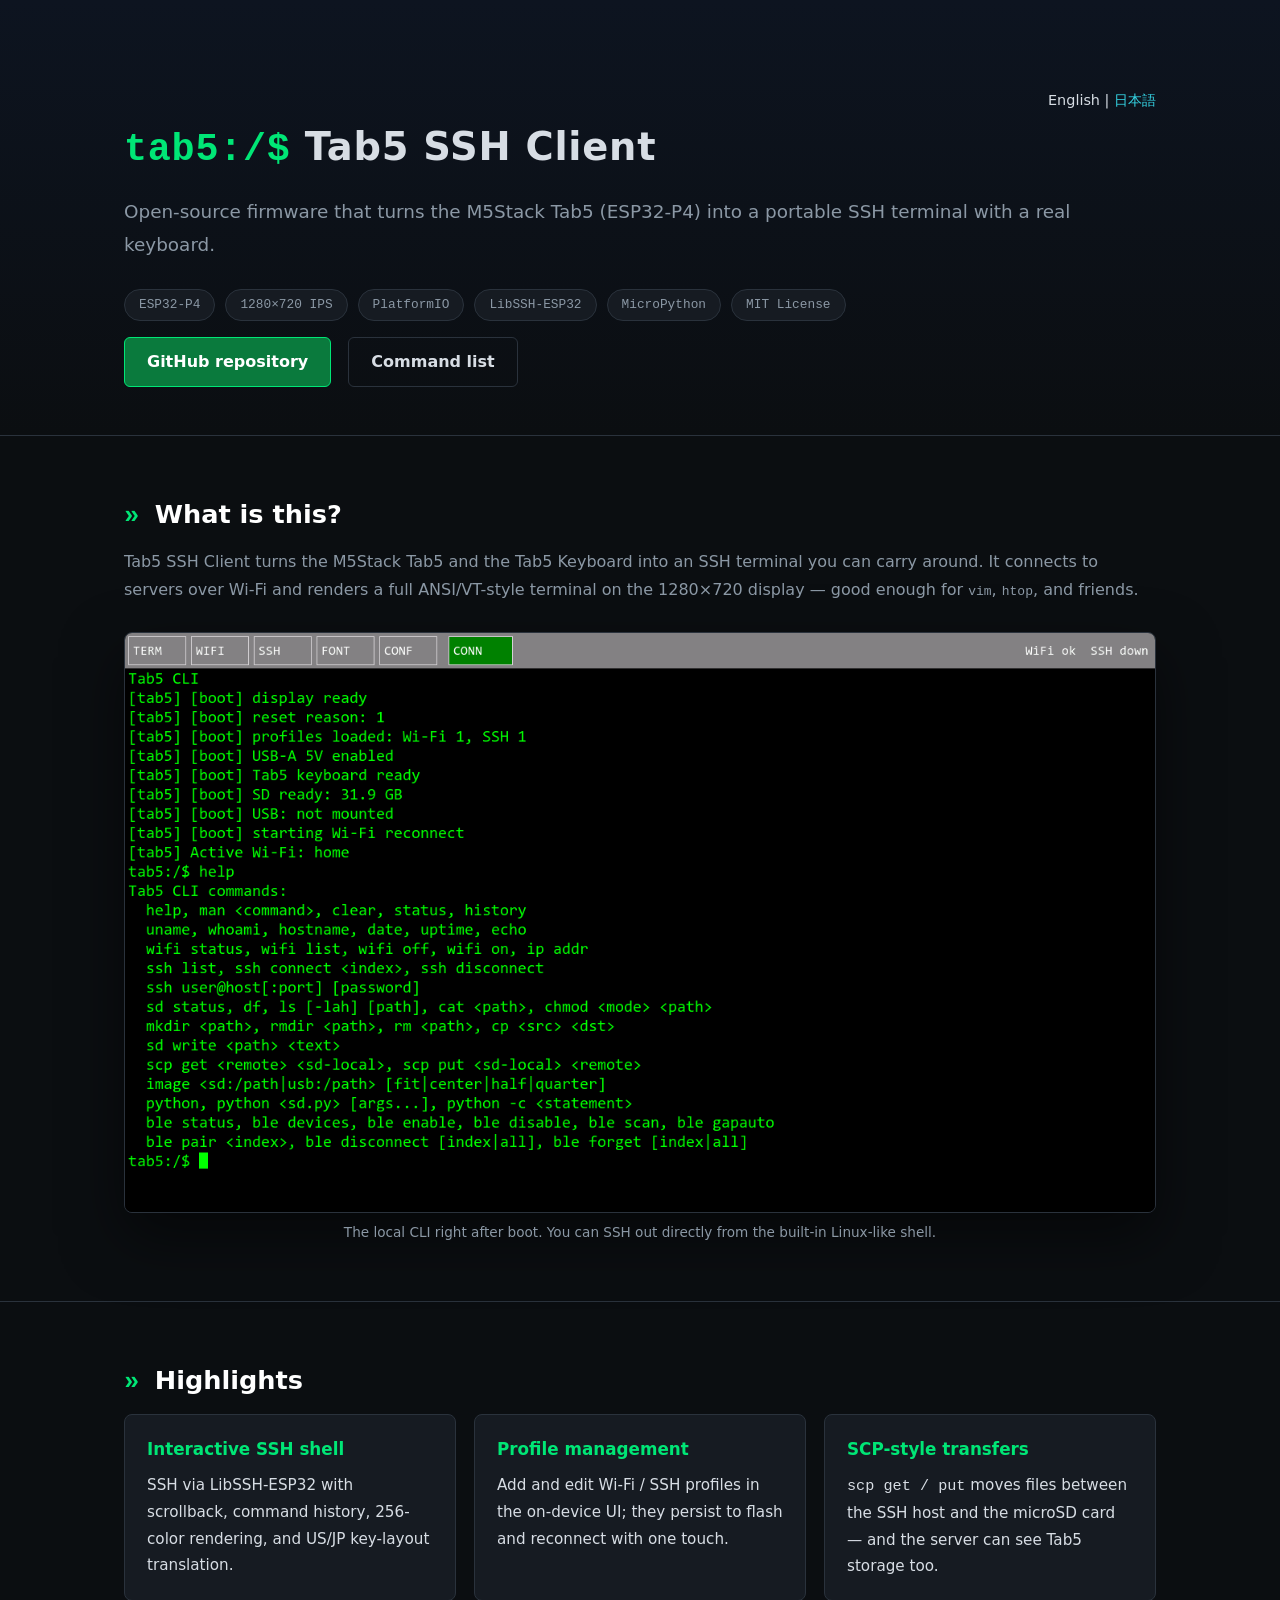
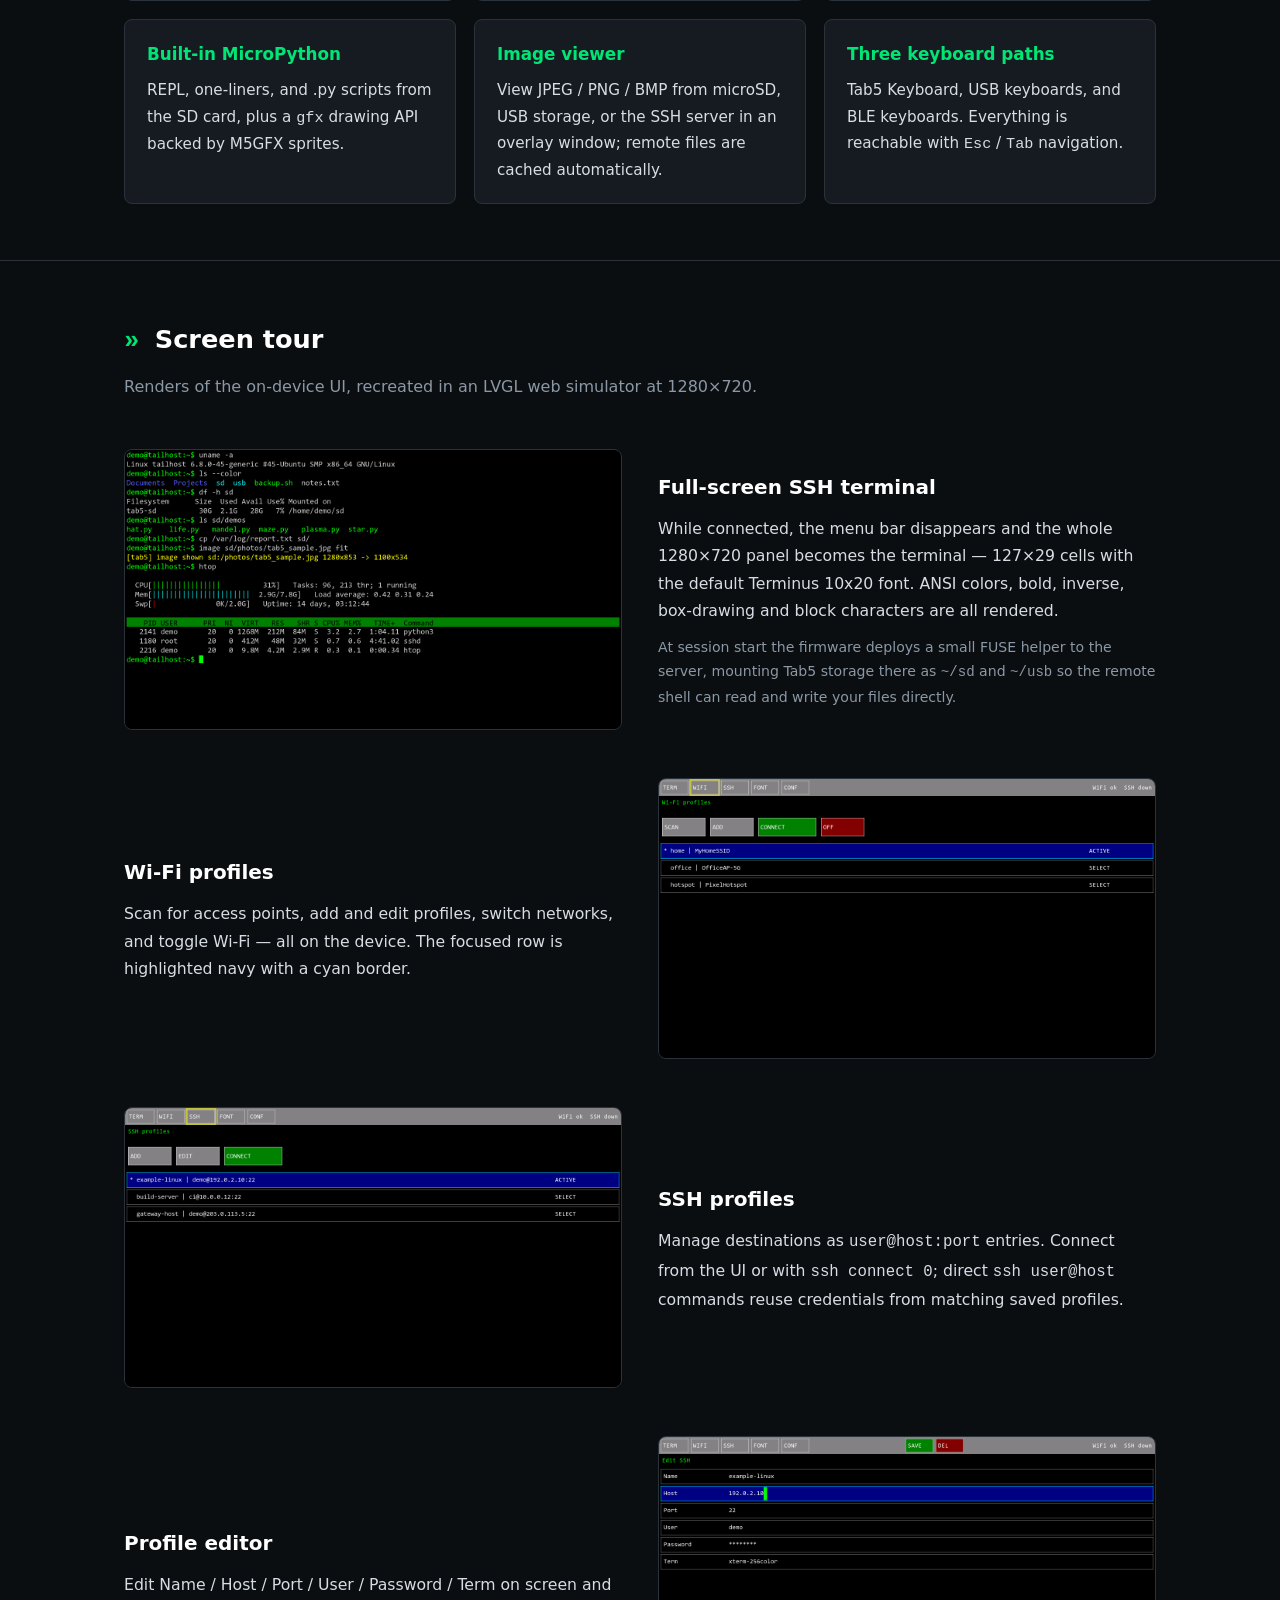
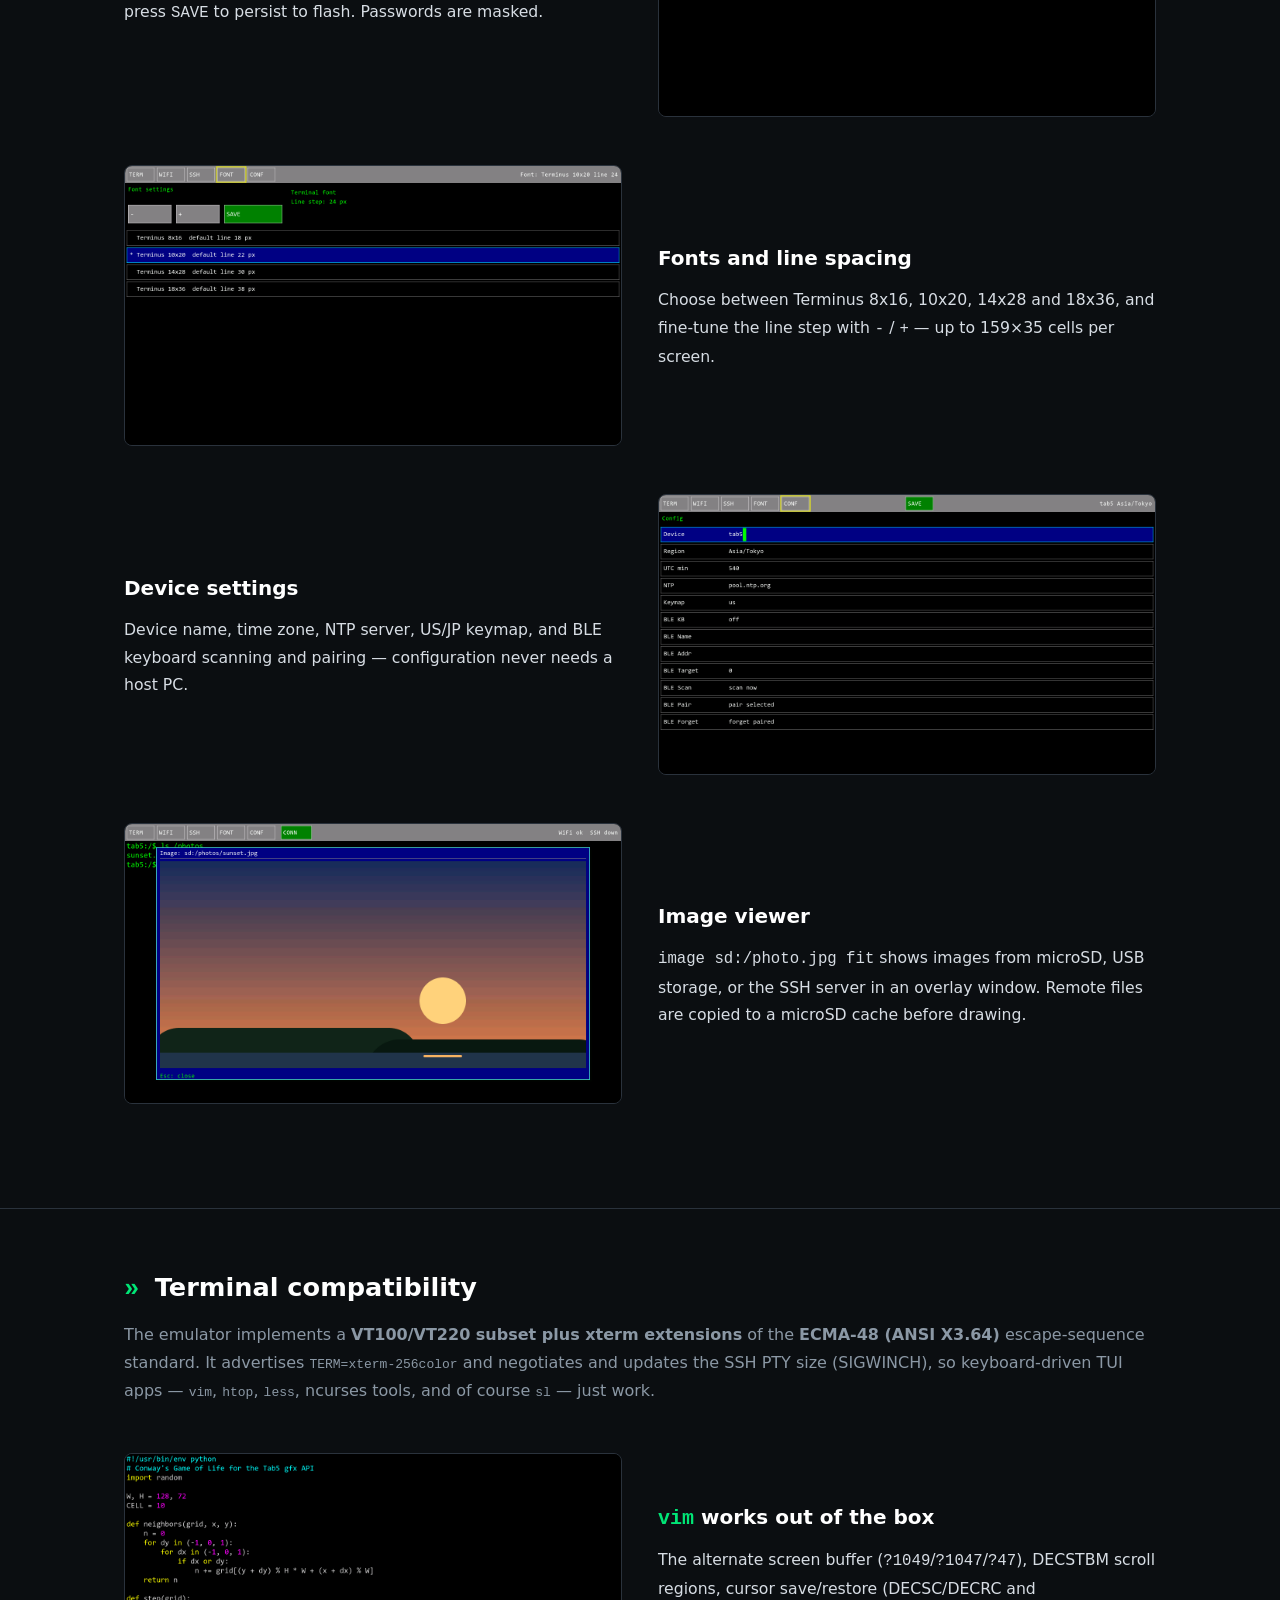
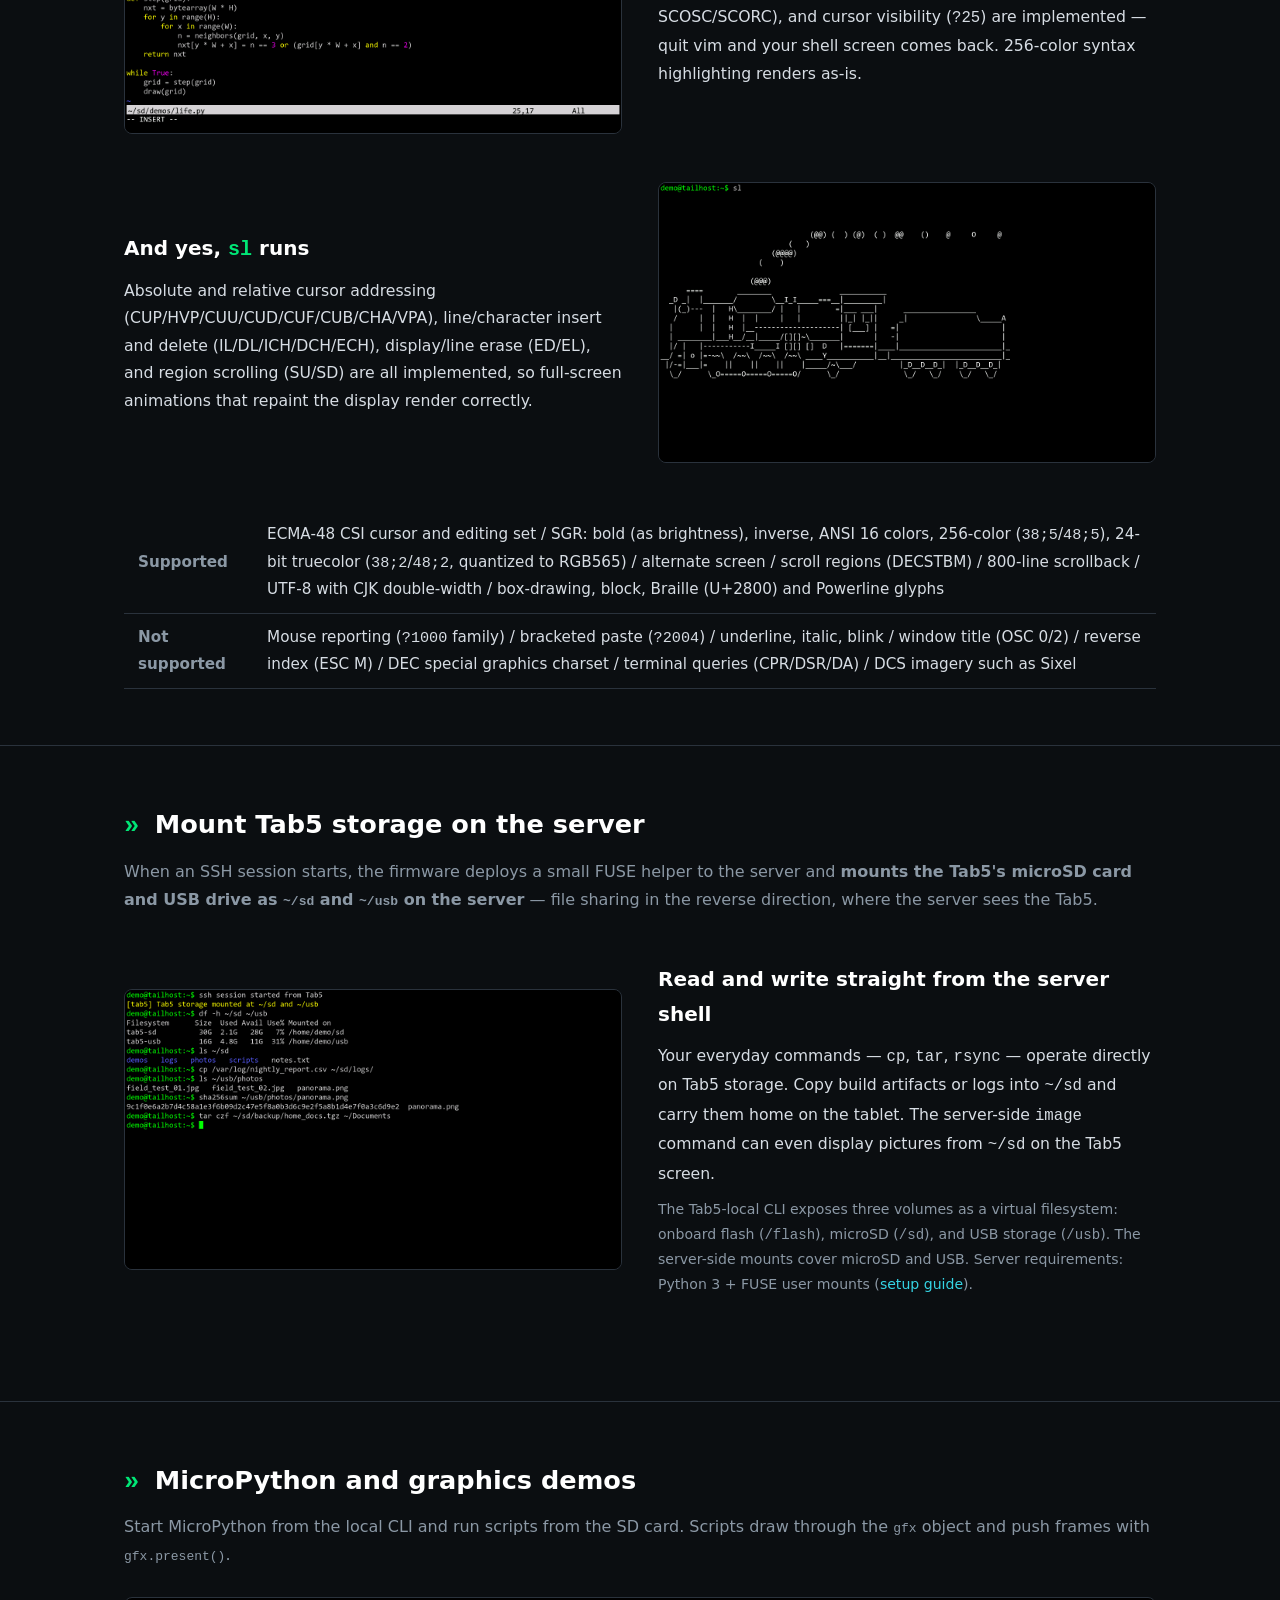
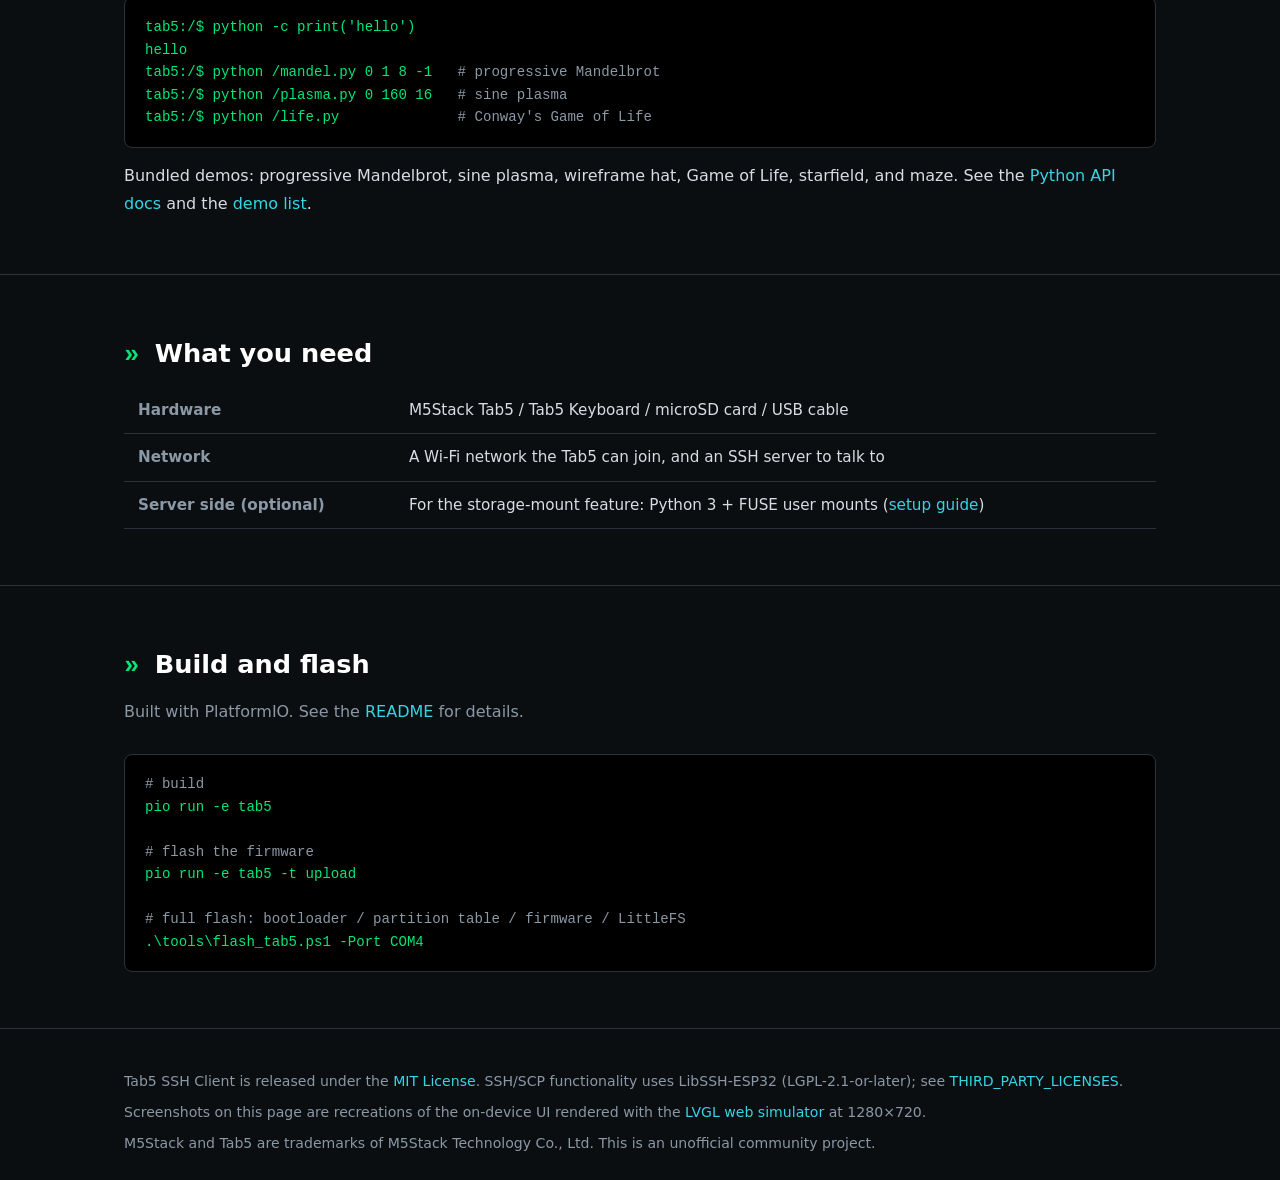
==== site/en.html @ 139aced6 "Add terminal compatibility and storage mount sections to site States the exact ECMA-48 / VT100-VT220" ====
<!DOCTYPE html>
<html lang="en">
<head>
<meta charset="utf-8">
<meta name="viewport" content="width=device-width, initial-scale=1">
<title>Tab5 SSH Client — Turn the M5Stack Tab5 into a portable SSH terminal</title>
<meta name="description" content="Open-source firmware that turns the M5Stack Tab5 (ESP32-P4) into a portable SSH terminal with an interactive shell, SCP transfers, MicroPython, and an image viewer.">
<style>
:root {
  --bg: #0b0e11;
  --bg2: #12161b;
  --panel: #161b22;
  --border: #2a323c;
  --text: #d7dde4;
  --muted: #8b98a5;
  --green: #00e676;
  --green-dim: #0a7a3d;
  --cyan: #35d5e5;
  --navy: #0d1f5c;
  --mono: "Consolas", "SFMono-Regular", "Menlo", monospace;
}
* { margin: 0; padding: 0; box-sizing: border-box; }
body { background: var(--bg); color: var(--text); font-family: "Segoe UI", system-ui, sans-serif; line-height: 1.75; }
a { color: var(--cyan); text-decoration: none; }
a:hover { text-decoration: underline; }
.wrap { max-width: 1080px; margin: 0 auto; padding: 0 24px; }
header.hero { padding: 72px 0 48px; background: linear-gradient(180deg, #0d1420 0%, var(--bg) 100%); border-bottom: 1px solid var(--border); }
.lang { text-align: right; padding-top: 16px; font-size: .9rem; }
h1 { font-size: 2.4rem; letter-spacing: .02em; }
h1 .prompt { color: var(--green); font-family: var(--mono); }
.tagline { color: var(--muted); font-size: 1.15rem; margin: 12px 0 28px; }
.hero-img img, .shot img { width: 100%; border: 1px solid var(--border); border-radius: 8px; display: block; }
.hero-img { box-shadow: 0 24px 60px rgba(0,0,0,.5); border-radius: 8px; margin-top: 8px; }
.badges { margin: 20px 0 8px; display: flex; gap: 10px; flex-wrap: wrap; }
.badge { font-family: var(--mono); font-size: .8rem; background: var(--panel); border: 1px solid var(--border); border-radius: 999px; padding: 4px 14px; color: var(--muted); }
.cta { display: inline-block; margin: 8px 12px 0 0; padding: 10px 22px; border-radius: 6px; font-weight: 600; }
.cta.primary { background: var(--green-dim); color: #fff; border: 1px solid var(--green); }
.cta.ghost { border: 1px solid var(--border); color: var(--text); }
section { padding: 56px 0; border-bottom: 1px solid var(--border); }
h2 { font-size: 1.6rem; margin-bottom: 8px; color: #fff; }
h2::before { content: "» "; color: var(--green); font-family: var(--mono); }
.lead { color: var(--muted); margin-bottom: 28px; }
.grid { display: grid; grid-template-columns: repeat(auto-fit, minmax(280px, 1fr)); gap: 18px; }
.card { background: var(--panel); border: 1px solid var(--border); border-radius: 8px; padding: 20px 22px; }
.card h3 { font-size: 1.05rem; margin-bottom: 8px; color: var(--green); }
.card p { font-size: .95rem; color: var(--text); }
.feature { display: grid; grid-template-columns: 1fr 1fr; gap: 36px; align-items: center; margin: 48px 0; }
.feature:nth-child(even) .shot { order: 2; }
.feature h3 { font-size: 1.25rem; color: #fff; margin-bottom: 10px; }
.feature h3 code { color: var(--green); }
.feature p { font-size: .98rem; }
.feature .note { color: var(--muted); font-size: .88rem; margin-top: 10px; }
@media (max-width: 820px) { .feature { grid-template-columns: 1fr; } .feature:nth-child(even) .shot { order: 0; } }
pre.term { background: #000; border: 1px solid var(--border); border-radius: 8px; padding: 18px 20px; font-family: var(--mono); font-size: .88rem; color: var(--green); overflow-x: auto; line-height: 1.6; }
pre.term .c { color: var(--muted); }
table { width: 100%; border-collapse: collapse; font-size: .95rem; }
th, td { text-align: left; padding: 10px 14px; border-bottom: 1px solid var(--border); }
th { color: var(--muted); font-weight: 600; }
footer { padding: 40px 0 60px; color: var(--muted); font-size: .88rem; }
footer p { margin-bottom: 6px; }
.caption { text-align: center; color: var(--muted); font-size: .85rem; margin-top: 8px; }
.hero-img img, .shot img { cursor: zoom-in; }
#lightbox { position: fixed; inset: 0; background: rgba(4,6,9,.92); display: none; align-items: center; justify-content: center; flex-direction: column; z-index: 1000; cursor: zoom-out; padding: 24px; }
#lightbox.open { display: flex; }
#lightbox img { max-width: 96vw; max-height: 88vh; width: auto; border: 1px solid var(--border); border-radius: 6px; box-shadow: 0 24px 80px rgba(0,0,0,.8); }
#lightbox .lb-caption { color: var(--muted); font-size: .9rem; margin-top: 14px; max-width: 90vw; text-align: center; }
#lightbox .lb-close { position: absolute; top: 16px; right: 24px; font-size: 2rem; color: var(--muted); font-family: var(--mono); }
</style>
</head>
<body>

<header class="hero">
  <div class="wrap">
    <div class="lang">English | <a href="index.html">日本語</a></div>
    <h1><span class="prompt">tab5:/$</span> Tab5 SSH Client</h1>
    <p class="tagline">Open-source firmware that turns the M5Stack Tab5 (ESP32-P4) into a portable SSH terminal with a real keyboard.</p>
    <div class="badges">
      <span class="badge">ESP32-P4</span>
      <span class="badge">1280×720 IPS</span>
      <span class="badge">PlatformIO</span>
      <span class="badge">LibSSH-ESP32</span>
      <span class="badge">MicroPython</span>
      <span class="badge">MIT License</span>
    </div>
    <p>
      <a class="cta primary" href="https://github.com/airpocket-soundman/Tab5_thinclient">GitHub repository</a>
      <a class="cta ghost" href="https://github.com/airpocket-soundman/Tab5_thinclient/blob/main/docs/COMMANDS.md">Command list</a>
    </p>
  </div>
</header>

<section>
  <div class="wrap">
    <h2>What is this?</h2>
    <p class="lead">
      Tab5 SSH Client turns the M5Stack Tab5 and the Tab5 Keyboard into an SSH terminal you can carry around.
      It connects to servers over Wi-Fi and renders a full ANSI/VT-style terminal on the 1280×720 display —
      good enough for <code>vim</code>, <code>htop</code>, and friends.
    </p>
    <div class="hero-img"><img src="images/terminal.png" alt="Tab5 local CLI screen showing boot log and help command output in green text" loading="lazy"></div>
    <p class="caption">The local CLI right after boot. You can SSH out directly from the built-in Linux-like shell.</p>
  </div>
</section>

<section>
  <div class="wrap">
    <h2>Highlights</h2>
    <div class="grid">
      <div class="card"><h3>Interactive SSH shell</h3><p>SSH via LibSSH-ESP32 with scrollback, command history, 256-color rendering, and US/JP key-layout translation.</p></div>
      <div class="card"><h3>Profile management</h3><p>Add and edit Wi-Fi / SSH profiles in the on-device UI; they persist to flash and reconnect with one touch.</p></div>
      <div class="card"><h3>SCP-style transfers</h3><p><code>scp get / put</code> moves files between the SSH host and the microSD card — and the server can see Tab5 storage too.</p></div>
      <div class="card"><h3>Built-in MicroPython</h3><p>REPL, one-liners, and .py scripts from the SD card, plus a <code>gfx</code> drawing API backed by M5GFX sprites.</p></div>
      <div class="card"><h3>Image viewer</h3><p>View JPEG / PNG / BMP from microSD, USB storage, or the SSH server in an overlay window; remote files are cached automatically.</p></div>
      <div class="card"><h3>Three keyboard paths</h3><p>Tab5 Keyboard, USB keyboards, and BLE keyboards. Everything is reachable with <code>Esc</code> / <code>Tab</code> navigation.</p></div>
    </div>
  </div>
</section>

<section>
  <div class="wrap">
    <h2>Screen tour</h2>
    <p class="lead">Renders of the on-device UI, recreated in an LVGL web simulator at 1280×720.</p>

    <div class="feature">
      <div class="shot"><img src="images/ssh_session.png" alt="Full-screen SSH terminal with colored ls, df and htop output" loading="lazy"></div>
      <div>
        <h3>Full-screen SSH terminal</h3>
        <p>While connected, the menu bar disappears and the whole 1280×720 panel becomes the terminal — 127×29 cells with the default Terminus 10x20 font. ANSI colors, bold, inverse, box-drawing and block characters are all rendered.</p>
        <p class="note">At session start the firmware deploys a small FUSE helper to the server, mounting Tab5 storage there as <code>~/sd</code> and <code>~/usb</code> so the remote shell can read and write your files directly.</p>
      </div>
    </div>

    <div class="feature">
      <div class="shot"><img src="images/wifi_list.png" alt="Wi-Fi profile list screen with SCAN, ADD, CONNECT and OFF buttons" loading="lazy"></div>
      <div>
        <h3>Wi-Fi profiles</h3>
        <p>Scan for access points, add and edit profiles, switch networks, and toggle Wi-Fi — all on the device. The focused row is highlighted navy with a cyan border.</p>
      </div>
    </div>

    <div class="feature">
      <div class="shot"><img src="images/ssh_list.png" alt="SSH profile list screen with ADD, EDIT and CONNECT buttons" loading="lazy"></div>
      <div>
        <h3>SSH profiles</h3>
        <p>Manage destinations as <code>user@host:port</code> entries. Connect from the UI or with <code>ssh connect 0</code>; direct <code>ssh user@host</code> commands reuse credentials from matching saved profiles.</p>
      </div>
    </div>

    <div class="feature">
      <div class="shot"><img src="images/ssh_edit.png" alt="SSH profile editor with Name, Host, Port, User, Password and Term fields" loading="lazy"></div>
      <div>
        <h3>Profile editor</h3>
        <p>Edit Name / Host / Port / User / Password / Term on screen and press <code>SAVE</code> to persist to flash. Passwords are masked.</p>
      </div>
    </div>

    <div class="feature">
      <div class="shot"><img src="images/font.png" alt="Font settings screen with four Terminus font sizes and line spacing" loading="lazy"></div>
      <div>
        <h3>Fonts and line spacing</h3>
        <p>Choose between Terminus 8x16, 10x20, 14x28 and 18x36, and fine-tune the line step with <code>-</code> / <code>+</code> — up to 159×35 cells per screen.</p>
      </div>
    </div>

    <div class="feature">
      <div class="shot"><img src="images/conf.png" alt="Config screen with device name, region, UTC offset, NTP, keymap and BLE settings" loading="lazy"></div>
      <div>
        <h3>Device settings</h3>
        <p>Device name, time zone, NTP server, US/JP keymap, and BLE keyboard scanning and pairing — configuration never needs a host PC.</p>
      </div>
    </div>

    <div class="feature">
      <div class="shot"><img src="images/image.png" alt="Image viewer overlay window showing a sunset photo" loading="lazy"></div>
      <div>
        <h3>Image viewer</h3>
        <p><code>image sd:/photo.jpg fit</code> shows images from microSD, USB storage, or the SSH server in an overlay window. Remote files are copied to a microSD cache before drawing.</p>
      </div>
    </div>
  </div>
</section>

<section>
  <div class="wrap">
    <h2>Terminal compatibility</h2>
    <p class="lead">
      The emulator implements a <strong>VT100/VT220 subset plus xterm extensions</strong> of the
      <strong>ECMA-48 (ANSI X3.64)</strong> escape-sequence standard. It advertises
      <code>TERM=xterm-256color</code> and negotiates and updates the SSH PTY size (SIGWINCH),
      so keyboard-driven TUI apps — <code>vim</code>, <code>htop</code>, <code>less</code>,
      ncurses tools, and of course <code>sl</code> — just work.
    </p>

    <div class="feature">
      <div class="shot"><img src="images/vim.png" alt="vim editing a Python script with syntax highlighting over SSH" loading="lazy"></div>
      <div>
        <h3><code>vim</code> works out of the box</h3>
        <p>The alternate screen buffer (<code>?1049</code>/<code>?1047</code>/<code>?47</code>), DECSTBM scroll regions, cursor save/restore (DECSC/DECRC and SCOSC/SCORC), and cursor visibility (<code>?25</code>) are implemented — quit vim and your shell screen comes back. 256-color syntax highlighting renders as-is.</p>
      </div>
    </div>

    <div class="feature">
      <div class="shot"><img src="images/sl.png" alt="the sl steam locomotive ASCII art running over SSH" loading="lazy"></div>
      <div>
        <h3>And yes, <code>sl</code> runs</h3>
        <p>Absolute and relative cursor addressing (CUP/HVP/CUU/CUD/CUF/CUB/CHA/VPA), line/character insert and delete (IL/DL/ICH/DCH/ECH), display/line erase (ED/EL), and region scrolling (SU/SD) are all implemented, so full-screen animations that repaint the display render correctly.</p>
      </div>
    </div>

    <table>
      <tr><th>Supported</th><td>ECMA-48 CSI cursor and editing set / SGR: bold (as brightness), inverse, ANSI 16 colors, 256-color (<code>38;5</code>/<code>48;5</code>), 24-bit truecolor (<code>38;2</code>/<code>48;2</code>, quantized to RGB565) / alternate screen / scroll regions (DECSTBM) / 800-line scrollback / UTF-8 with CJK double-width / box-drawing, block, Braille (U+2800) and Powerline glyphs</td></tr>
      <tr><th>Not supported</th><td>Mouse reporting (<code>?1000</code> family) / bracketed paste (<code>?2004</code>) / underline, italic, blink / window title (OSC 0/2) / reverse index (ESC M) / DEC special graphics charset / terminal queries (CPR/DSR/DA) / DCS imagery such as Sixel</td></tr>
    </table>
  </div>
</section>

<section>
  <div class="wrap">
    <h2>Mount Tab5 storage on the server</h2>
    <p class="lead">
      When an SSH session starts, the firmware deploys a small FUSE helper to the server and
      <strong>mounts the Tab5's microSD card and USB drive as <code>~/sd</code> and <code>~/usb</code> on the server</strong> —
      file sharing in the reverse direction, where the server sees the Tab5.
    </p>
    <div class="feature">
      <div class="shot"><img src="images/mount.png" alt="server shell showing tab5-sd and tab5-usb in df -h and writing to ~/sd with cp and tar" loading="lazy"></div>
      <div>
        <h3>Read and write straight from the server shell</h3>
        <p>Your everyday commands — <code>cp</code>, <code>tar</code>, <code>rsync</code> — operate directly on Tab5 storage. Copy build artifacts or logs into <code>~/sd</code> and carry them home on the tablet. The server-side <code>image</code> command can even display pictures from <code>~/sd</code> on the Tab5 screen.</p>
        <p class="note">The Tab5-local CLI exposes three volumes as a virtual filesystem: onboard flash (<code>/flash</code>), microSD (<code>/sd</code>), and USB storage (<code>/usb</code>). The server-side mounts cover microSD and USB. Server requirements: Python 3 + FUSE user mounts (<a href="https://github.com/airpocket-soundman/Tab5_thinclient/blob/main/docs/SERVER_SETUP.md">setup guide</a>).</p>
      </div>
    </div>
  </div>
</section>

<section>
  <div class="wrap">
    <h2>MicroPython and graphics demos</h2>
    <p class="lead">Start MicroPython from the local CLI and run scripts from the SD card. Scripts draw through the <code>gfx</code> object and push frames with <code>gfx.present()</code>.</p>
    <pre class="term">tab5:/$ python -c print('hello')
hello
tab5:/$ python /mandel.py 0 1 8 -1   <span class="c"># progressive Mandelbrot</span>
tab5:/$ python /plasma.py 0 160 16   <span class="c"># sine plasma</span>
tab5:/$ python /life.py              <span class="c"># Conway's Game of Life</span></pre>
    <p style="margin-top:14px">Bundled demos: progressive Mandelbrot, sine plasma, wireframe hat, Game of Life, starfield, and maze. See the <a href="https://github.com/airpocket-soundman/Tab5_thinclient/blob/main/docs/PYTHON.md">Python API docs</a> and the <a href="https://github.com/airpocket-soundman/Tab5_thinclient/blob/main/docs/DEMOS.md">demo list</a>.</p>
  </div>
</section>

<section>
  <div class="wrap">
    <h2>What you need</h2>
    <table>
      <tr><th>Hardware</th><td>M5Stack Tab5 / Tab5 Keyboard / microSD card / USB cable</td></tr>
      <tr><th>Network</th><td>A Wi-Fi network the Tab5 can join, and an SSH server to talk to</td></tr>
      <tr><th>Server side (optional)</th><td>For the storage-mount feature: Python 3 + FUSE user mounts (<a href="https://github.com/airpocket-soundman/Tab5_thinclient/blob/main/docs/SERVER_SETUP.md">setup guide</a>)</td></tr>
    </table>
  </div>
</section>

<section>
  <div class="wrap">
    <h2>Build and flash</h2>
    <p class="lead">Built with PlatformIO. See the <a href="https://github.com/airpocket-soundman/Tab5_thinclient#readme">README</a> for details.</p>
    <pre class="term"><span class="c"># build</span>
pio run -e tab5

<span class="c"># flash the firmware</span>
pio run -e tab5 -t upload

<span class="c"># full flash: bootloader / partition table / firmware / LittleFS</span>
.\tools\flash_tab5.ps1 -Port COM4</pre>
  </div>
</section>

<footer>
  <div class="wrap">
    <p>Tab5 SSH Client is released under the <a href="https://github.com/airpocket-soundman/Tab5_thinclient/blob/main/LICENSE">MIT License</a>. SSH/SCP functionality uses LibSSH-ESP32 (LGPL-2.1-or-later); see <a href="https://github.com/airpocket-soundman/Tab5_thinclient/blob/main/THIRD_PARTY_LICENSES.md">THIRD_PARTY_LICENSES</a>.</p>
    <p>Screenshots on this page are recreations of the on-device UI rendered with the <a href="https://lvglsim.dev/">LVGL web simulator</a> at 1280×720.</p>
    <p>M5Stack and Tab5 are trademarks of M5Stack Technology Co., Ltd. This is an unofficial community project.</p>
  </div>
</footer>

<div id="lightbox" role="dialog" aria-modal="true" aria-label="Enlarged image">
  <span class="lb-close" aria-hidden="true">&times;</span>
  <img alt="">
  <div class="lb-caption"></div>
</div>
<script>
(function () {
  var lb = document.getElementById('lightbox');
  var lbImg = lb.querySelector('img');
  var lbCap = lb.querySelector('.lb-caption');
  function close() {
    lb.classList.remove('open');
    lbImg.src = '';
    document.body.style.overflow = '';
  }
  document.querySelectorAll('.hero-img img, .shot img').forEach(function (img) {
    img.addEventListener('click', function () {
      lbImg.src = img.src;
      lbImg.alt = img.alt;
      lbCap.textContent = img.alt;
      lb.classList.add('open');
      document.body.style.overflow = 'hidden';
    });
  });
  lb.addEventListener('click', close);
  document.addEventListener('keydown', function (e) {
    if (e.key === 'Escape' && lb.classList.contains('open')) close();
  });
})();
</script>
</body>
</html>
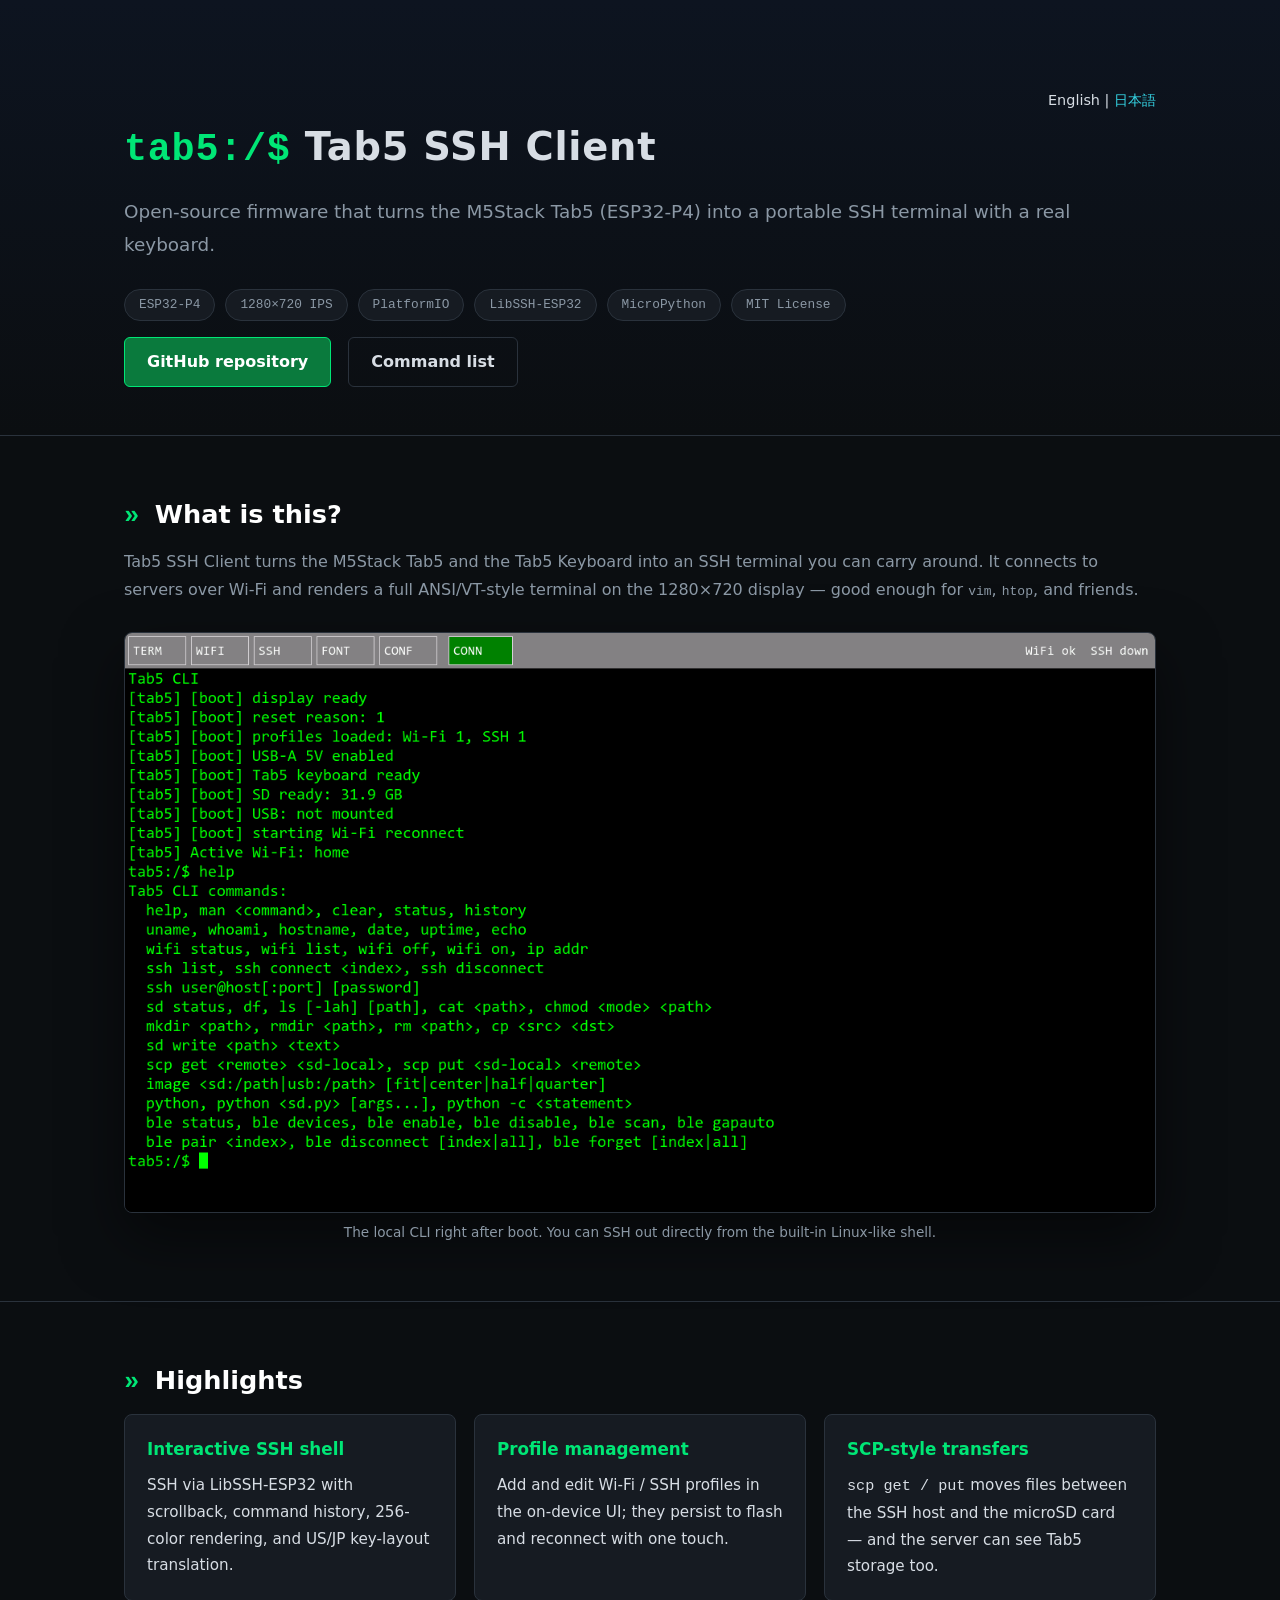
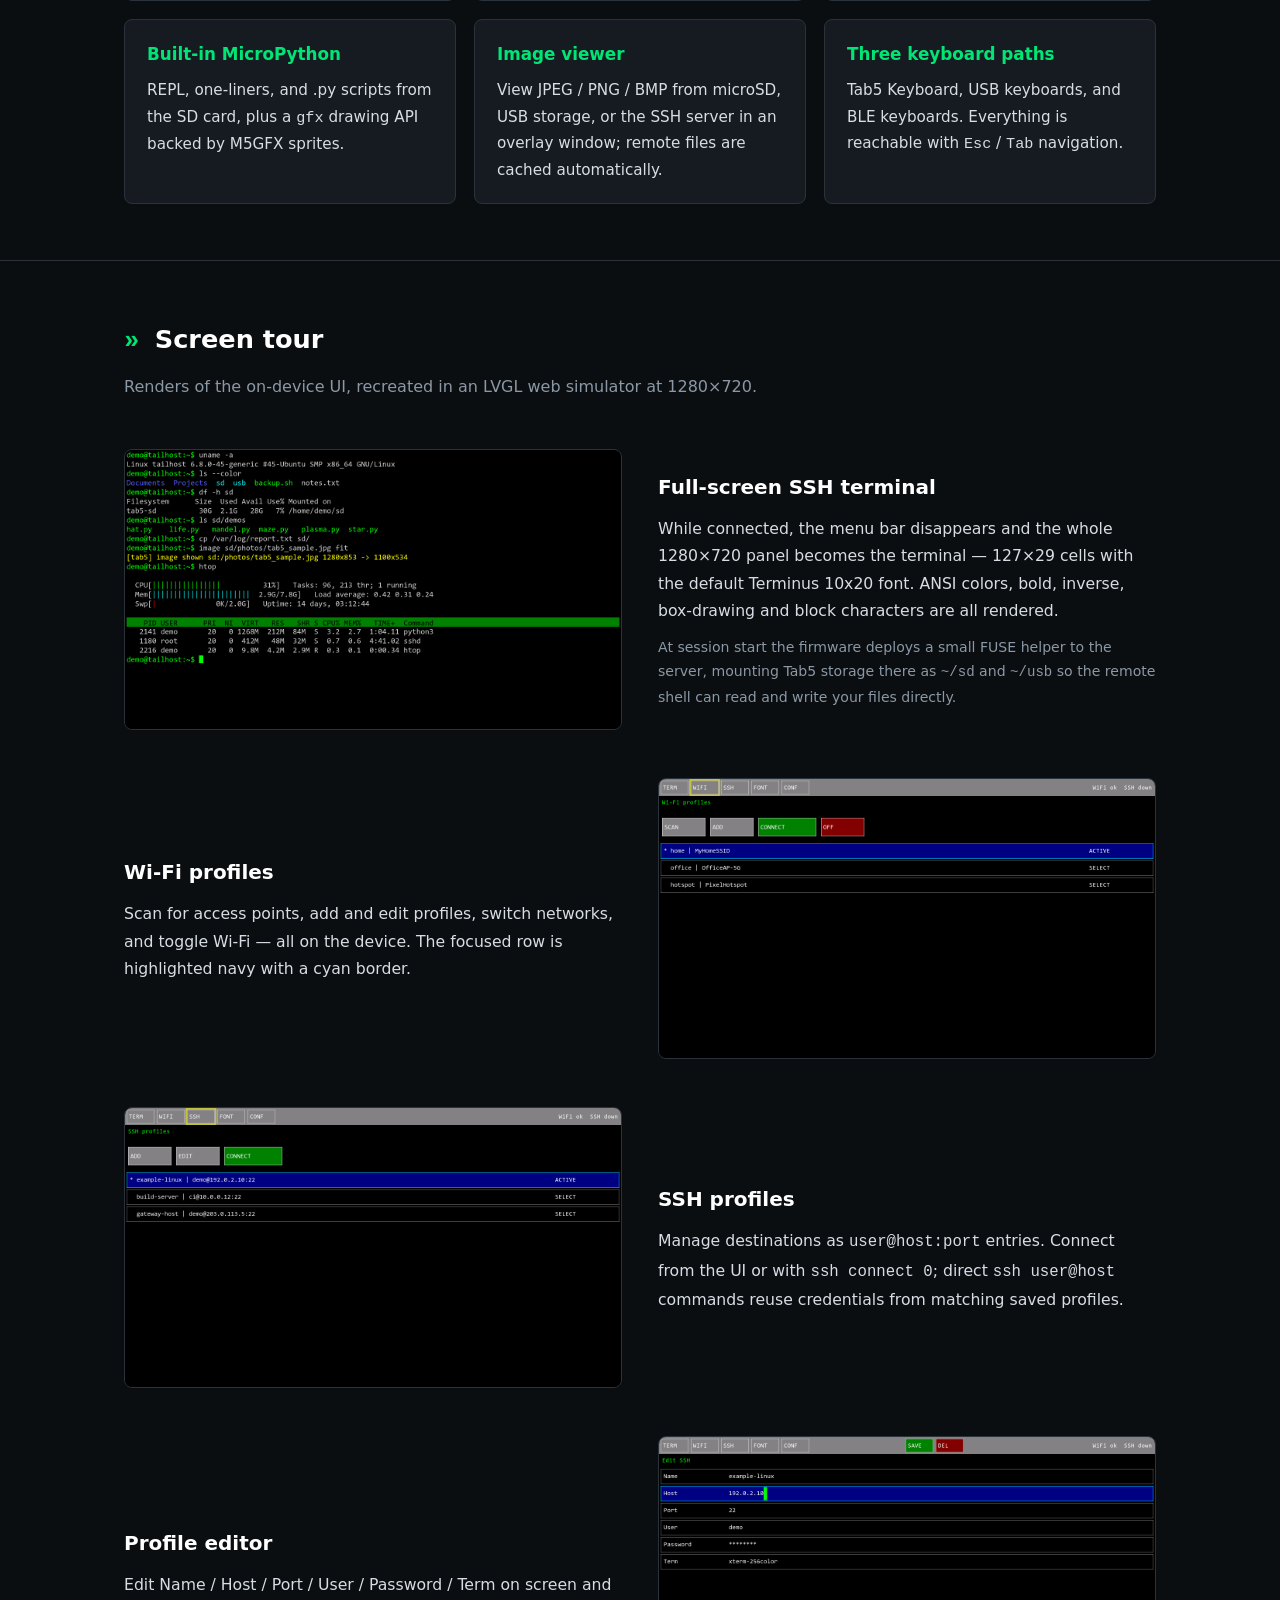
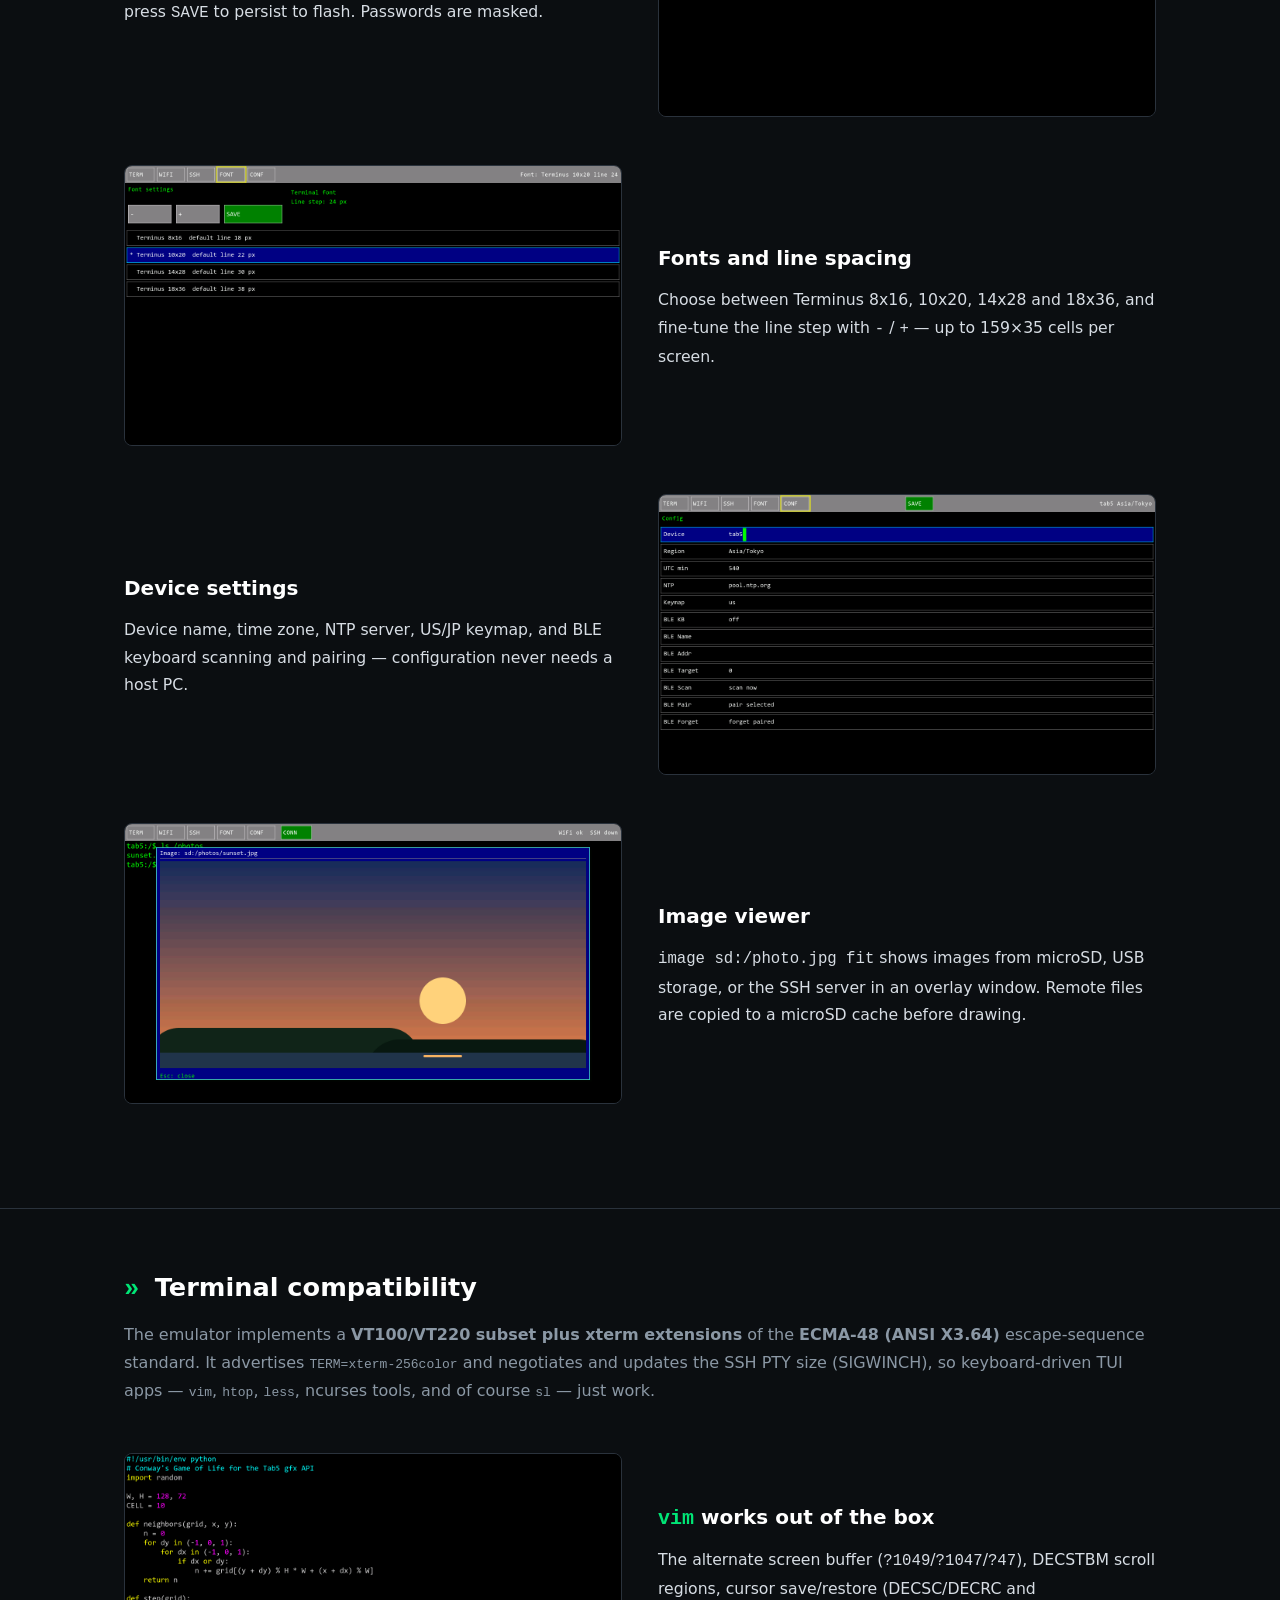
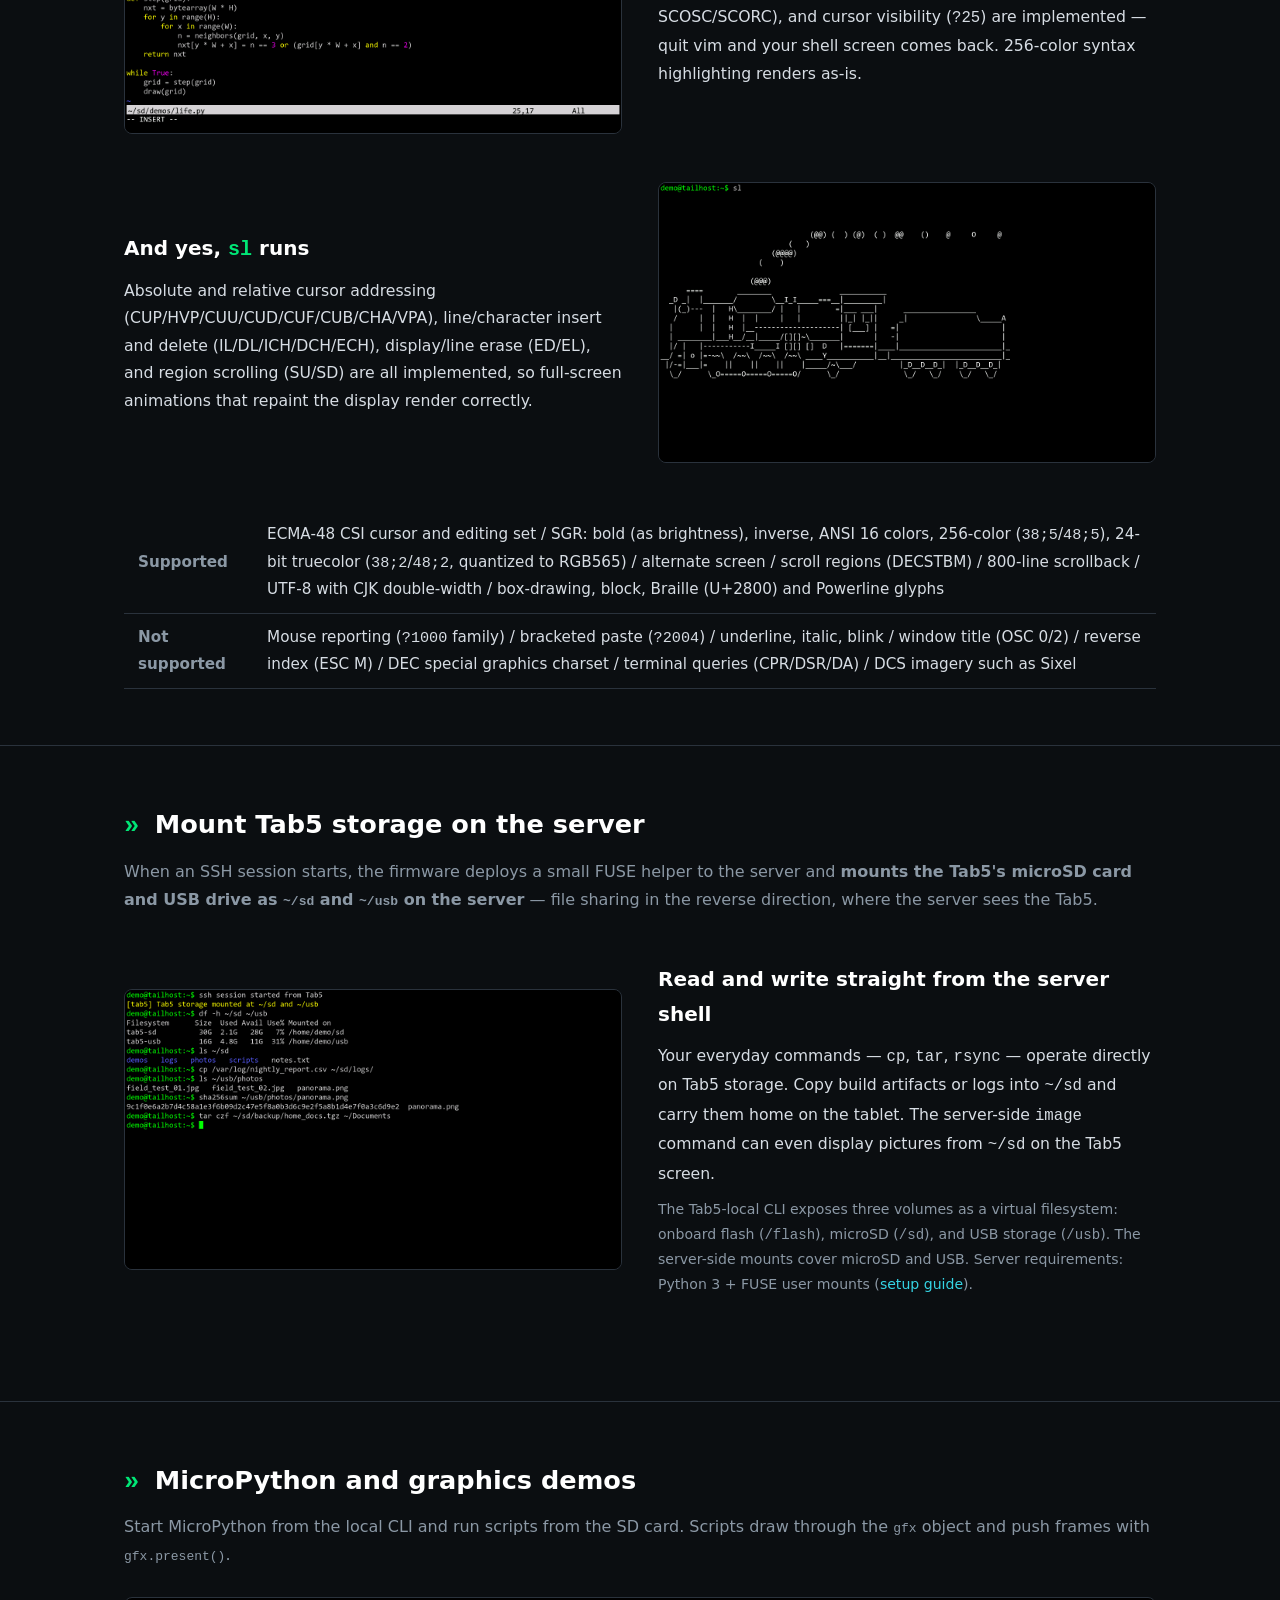
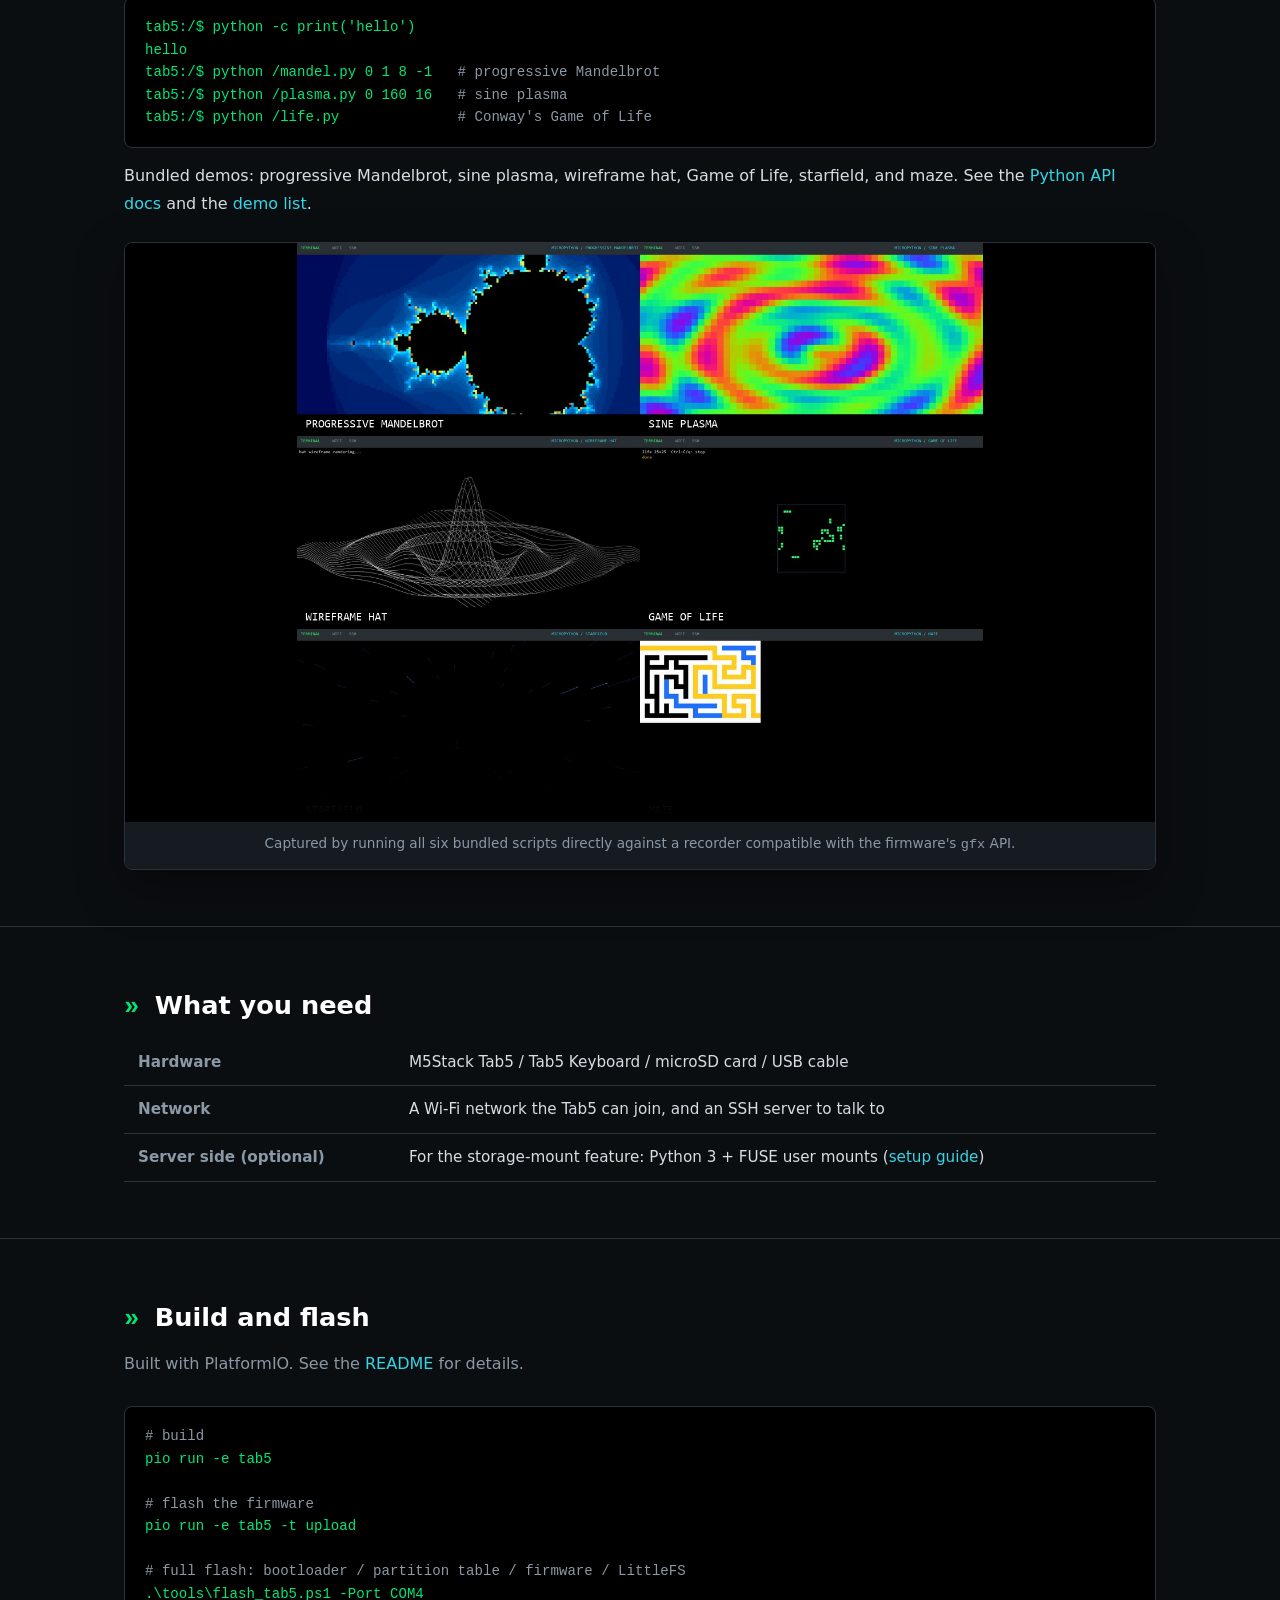
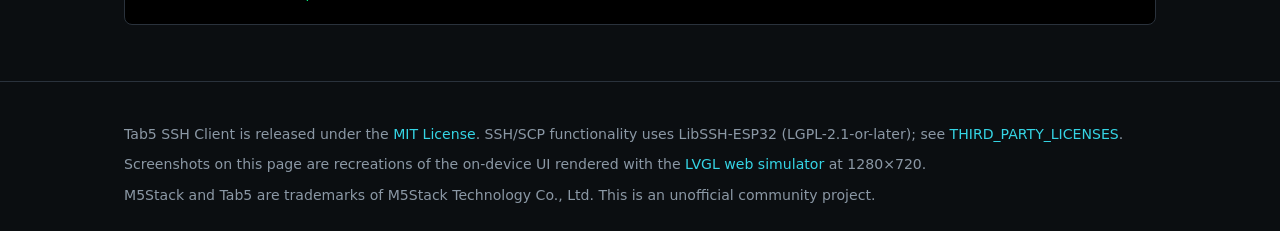
==== commit 2eca6474: "docs: add bundled demo execution movie" ====
--- a/site/en.html
+++ b/site/en.html
@@ -59,6 +59,9 @@
 footer { padding: 40px 0 60px; color: var(--muted); font-size: .88rem; }
 footer p { margin-bottom: 6px; }
 .caption { text-align: center; color: var(--muted); font-size: .85rem; margin-top: 8px; }
+.demo-video { margin-top: 24px; border: 1px solid var(--border); border-radius: 8px; overflow: hidden; background: #000; box-shadow: 0 18px 48px rgba(0,0,0,.38); }
+.demo-video video { display: block; width: 100%; height: auto; aspect-ratio: 16 / 9; background: #000; }
+.demo-video .caption { margin: 0; padding: 10px 16px 12px; background: var(--panel); }
 .hero-img img, .shot img { cursor: zoom-in; }
 #lightbox { position: fixed; inset: 0; background: rgba(4,6,9,.92); display: none; align-items: center; justify-content: center; flex-direction: column; z-index: 1000; cursor: zoom-out; padding: 24px; }
 #lightbox.open { display: flex; }
@@ -243,6 +246,13 @@
 tab5:/$ python /plasma.py 0 160 16   <span class="c"># sine plasma</span>
 tab5:/$ python /life.py              <span class="c"># Conway's Game of Life</span></pre>
     <p style="margin-top:14px">Bundled demos: progressive Mandelbrot, sine plasma, wireframe hat, Game of Life, starfield, and maze. See the <a href="https://github.com/airpocket-soundman/Tab5_thinclient/blob/main/docs/PYTHON.md">Python API docs</a> and the <a href="https://github.com/airpocket-soundman/Tab5_thinclient/blob/main/docs/DEMOS.md">demo list</a>.</p>
+    <figure class="demo-video">
+      <video controls autoplay muted loop playsinline preload="metadata" poster="images/python-demos-poster.jpg" aria-label="Execution movie of six MicroPython graphics demos">
+        <source src="media/python-demos.mp4" type="video/mp4">
+        Your browser does not support embedded video. <a href="media/python-demos.mp4">Open the MP4</a>
+      </video>
+      <figcaption class="caption">Captured by running all six bundled scripts directly against a recorder compatible with the firmware's <code>gfx</code> API.</figcaption>
+    </figure>
   </div>
 </section>
 
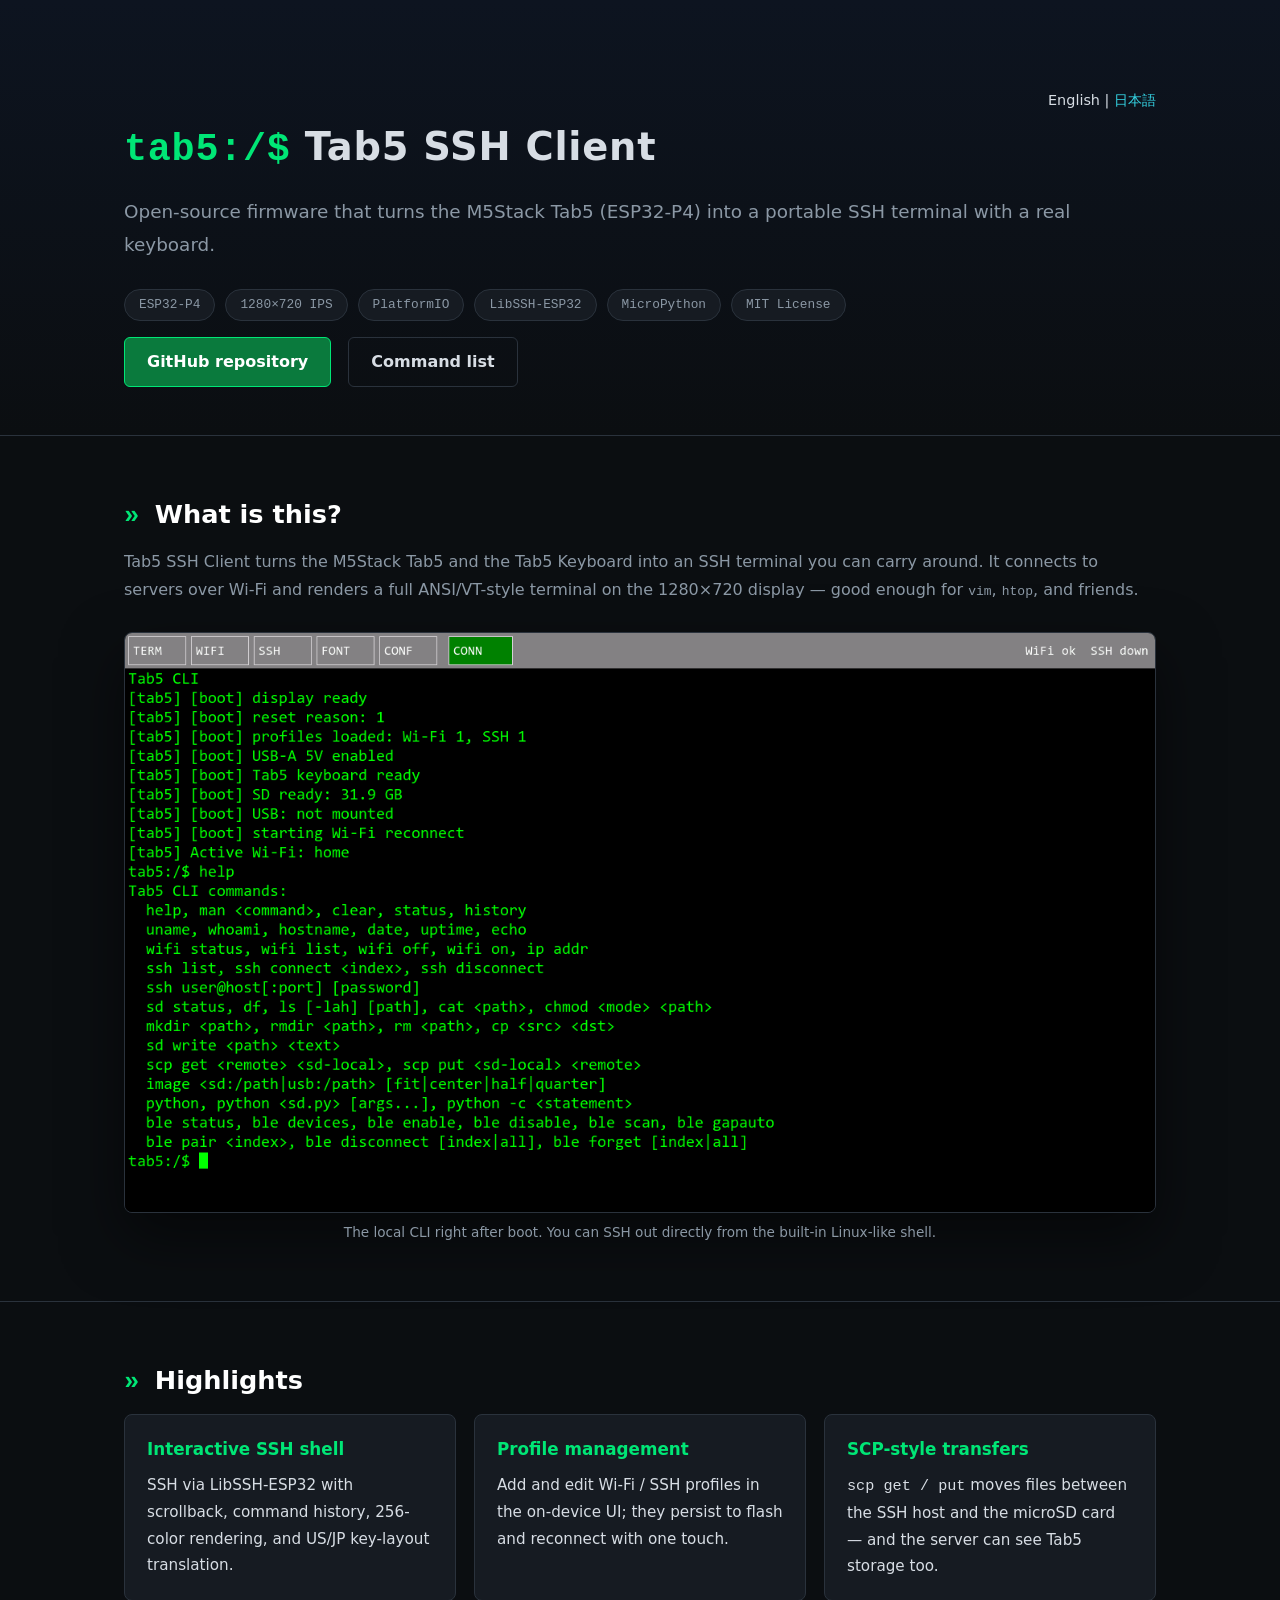
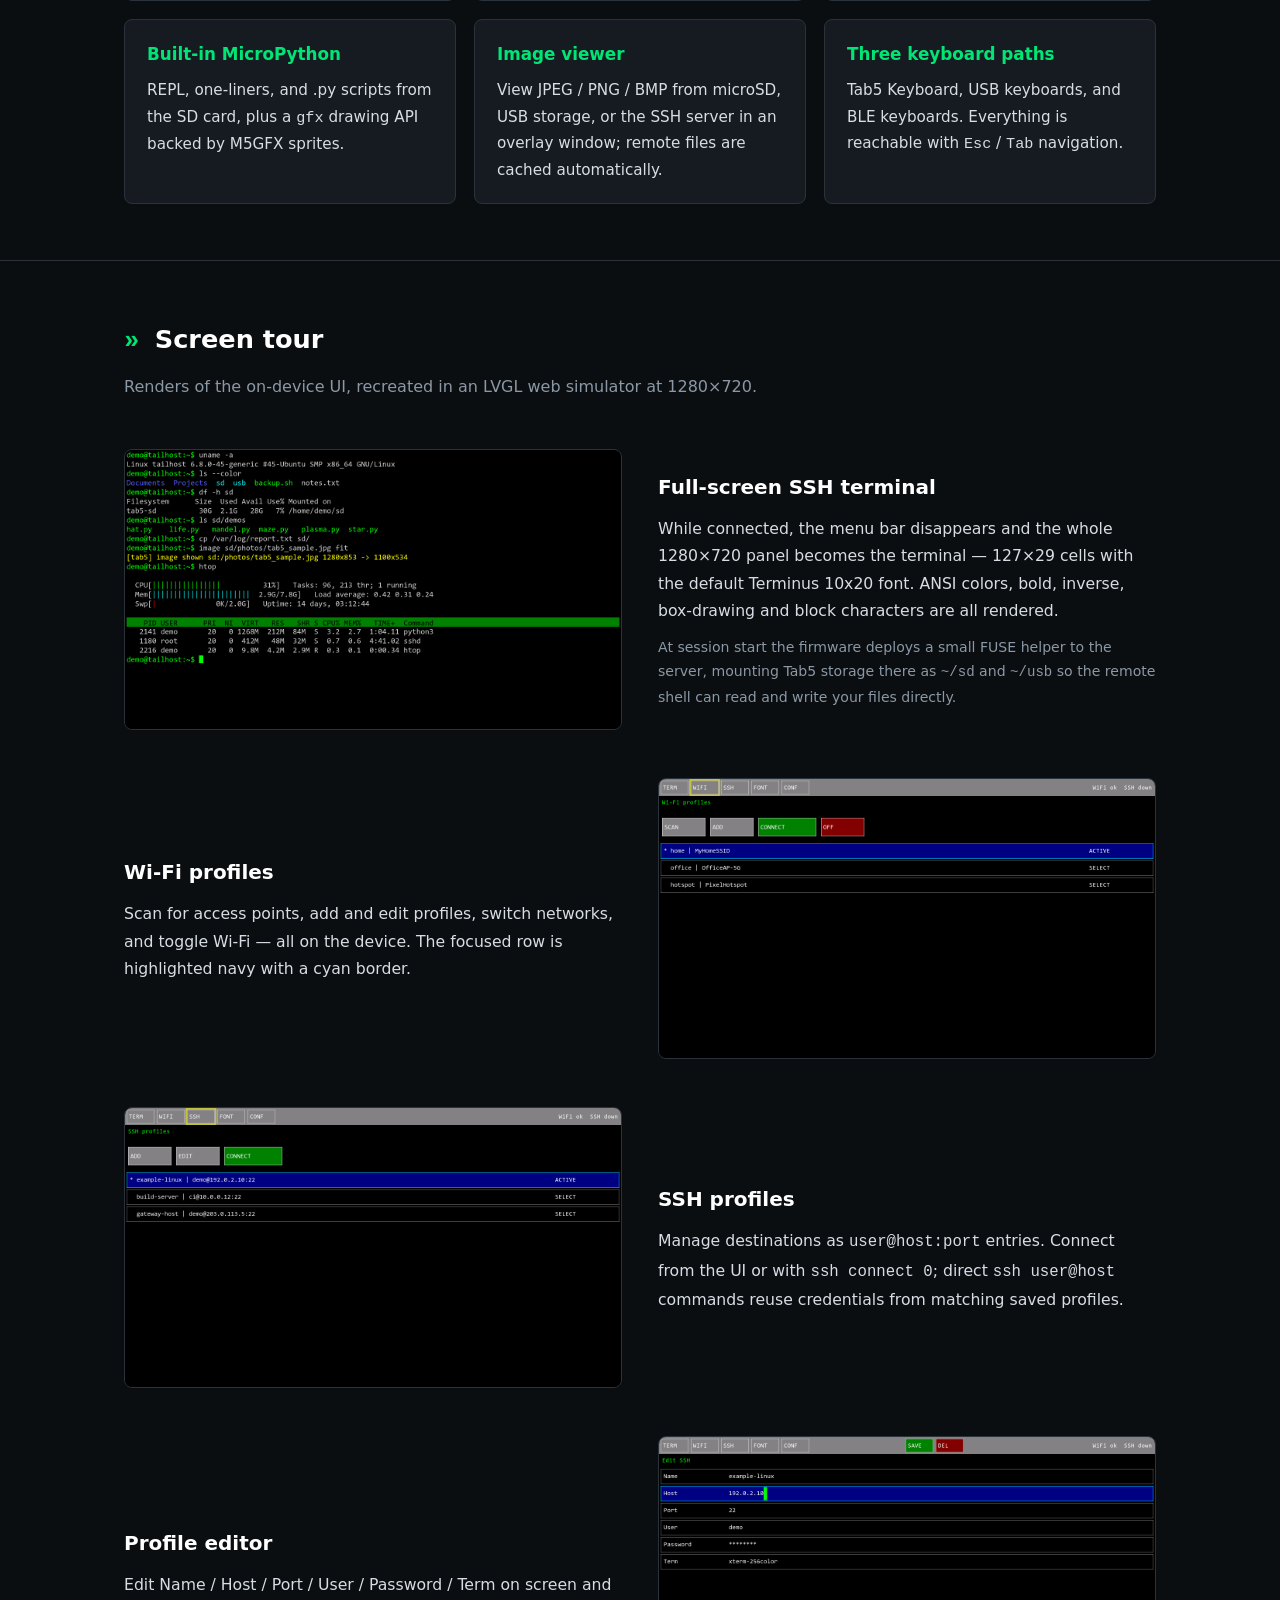
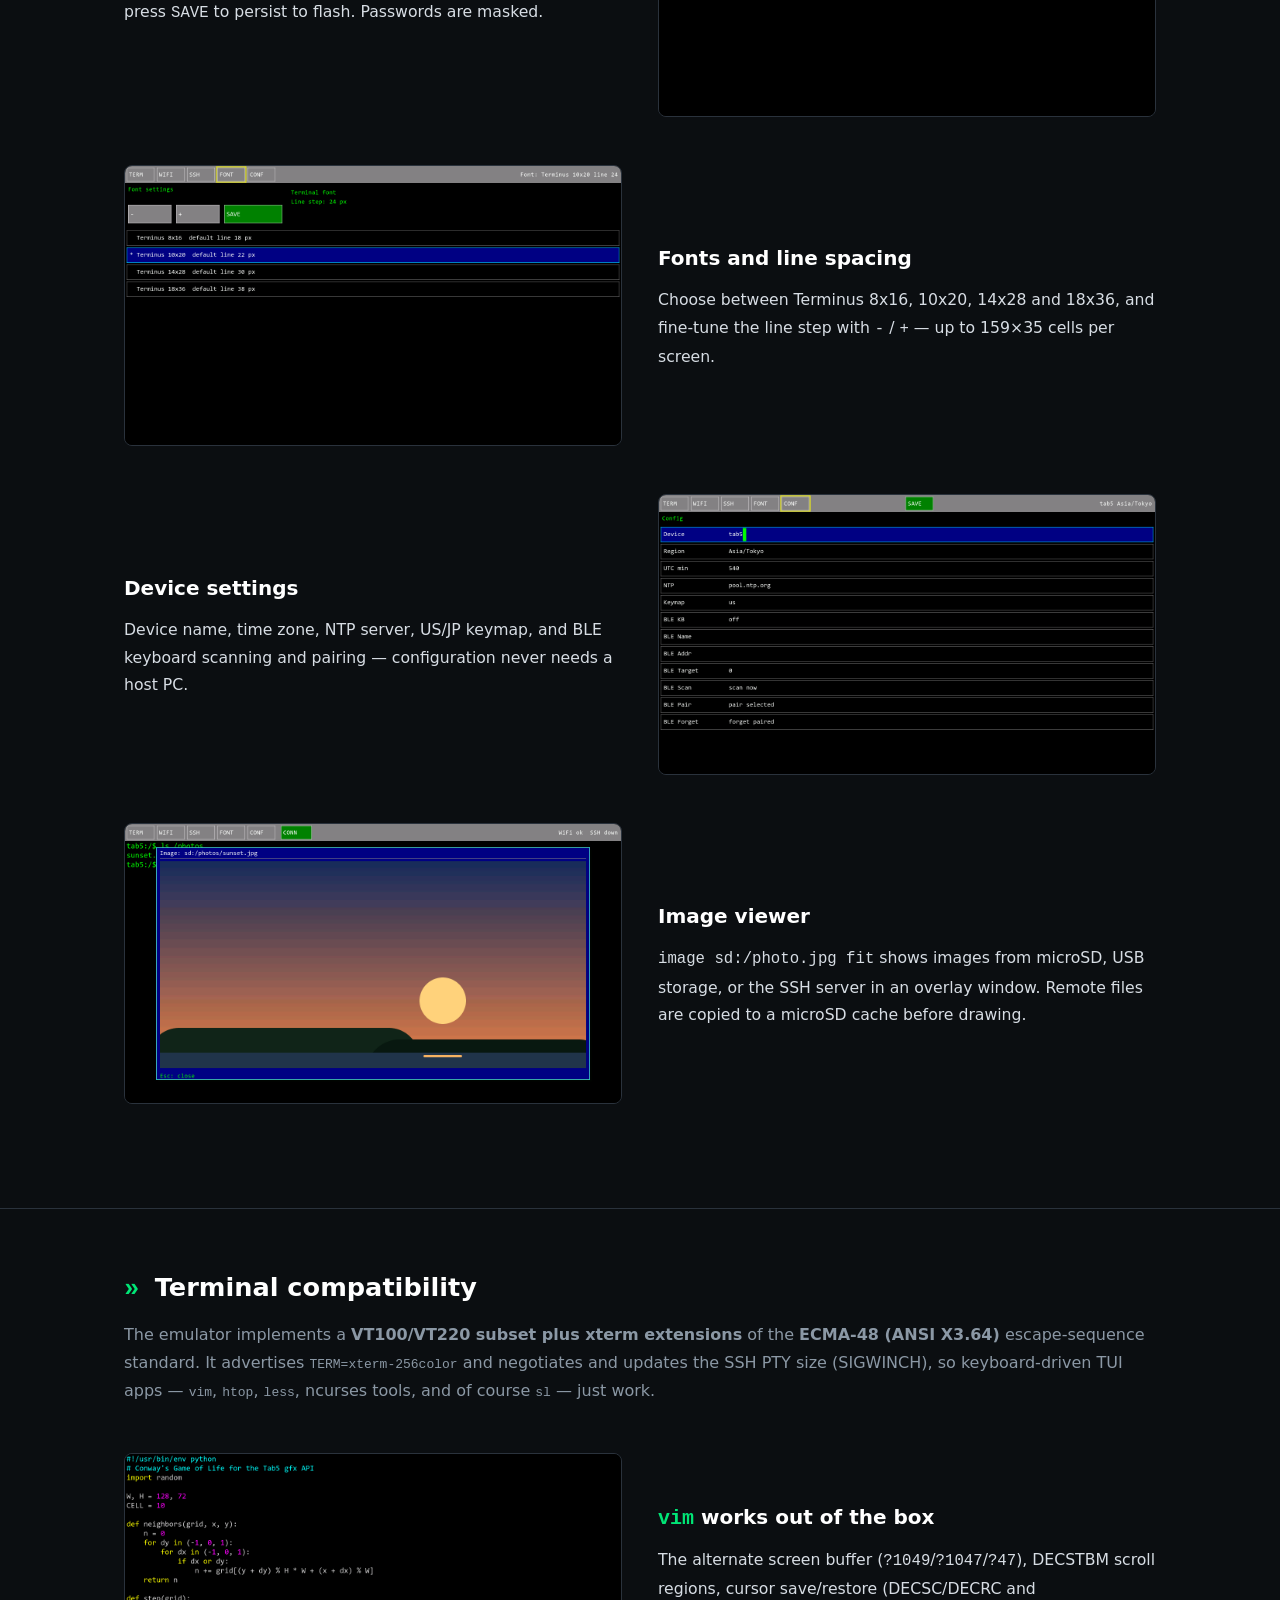
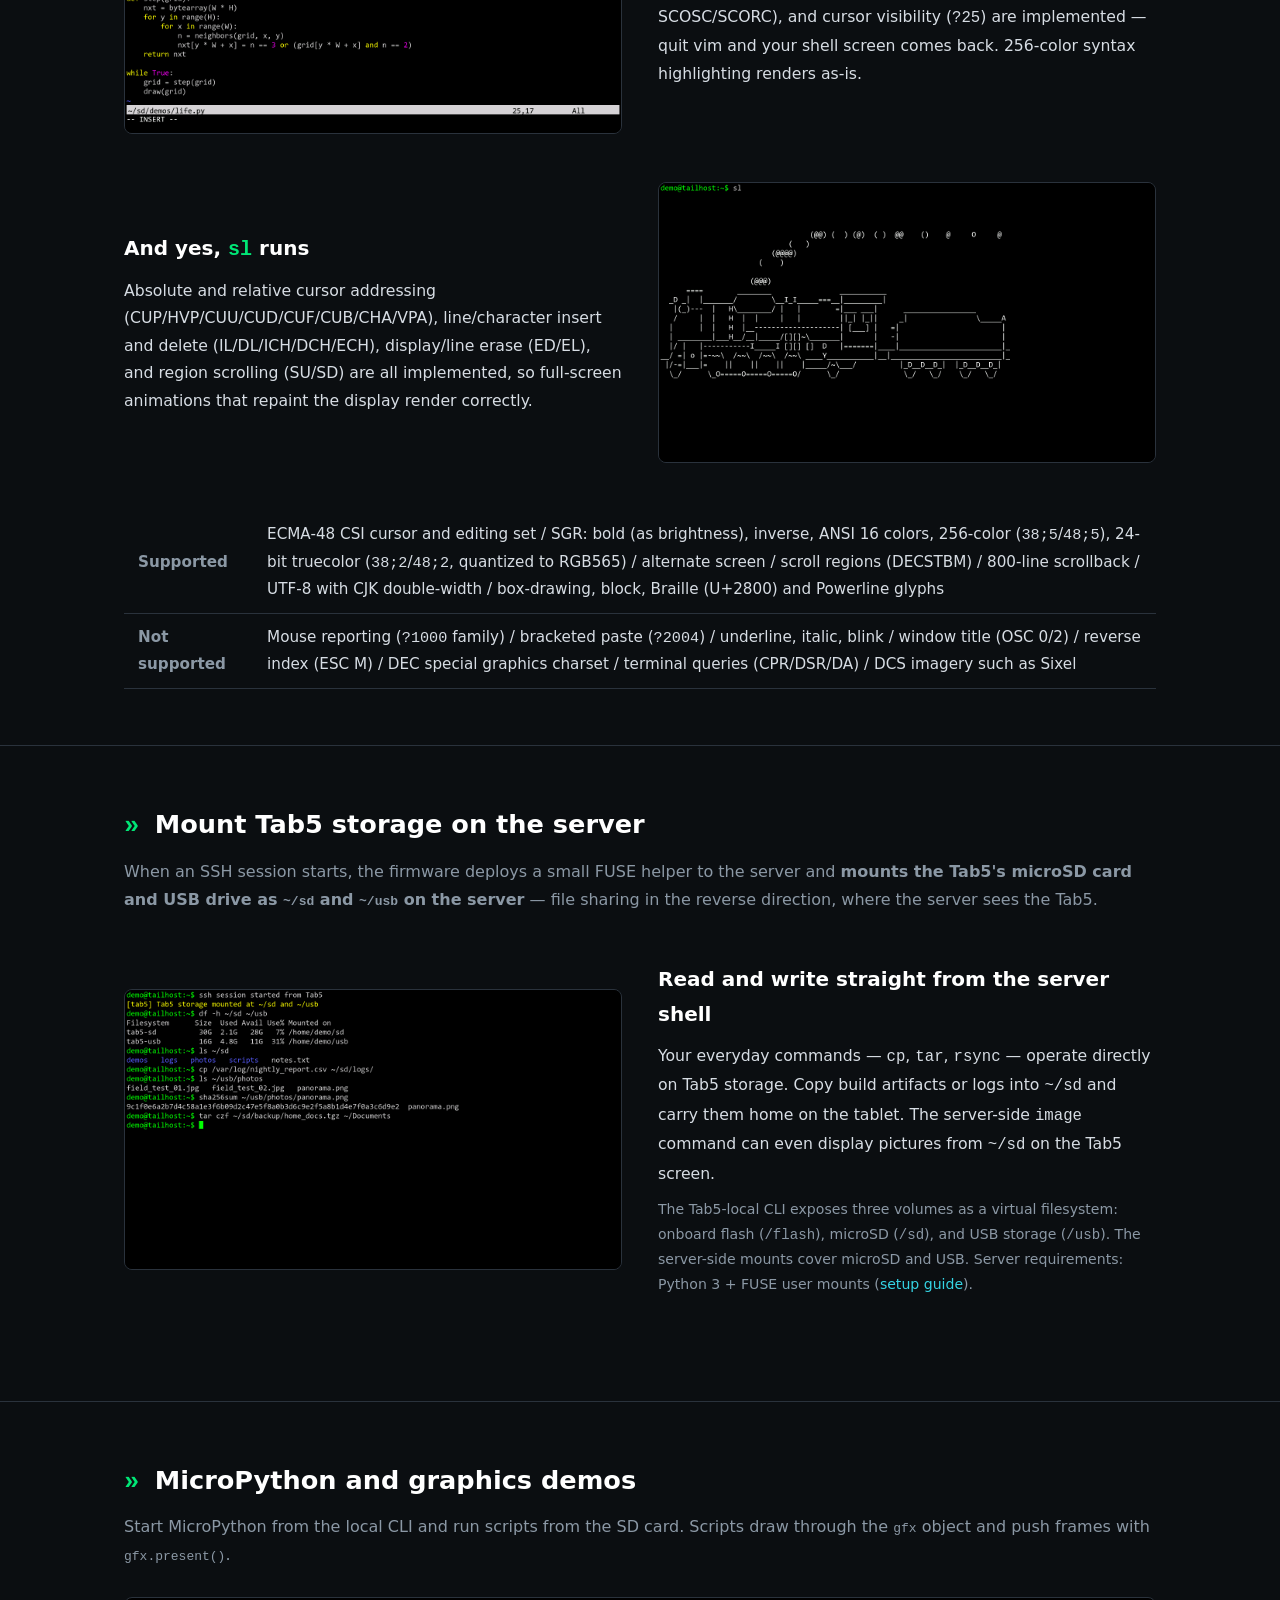
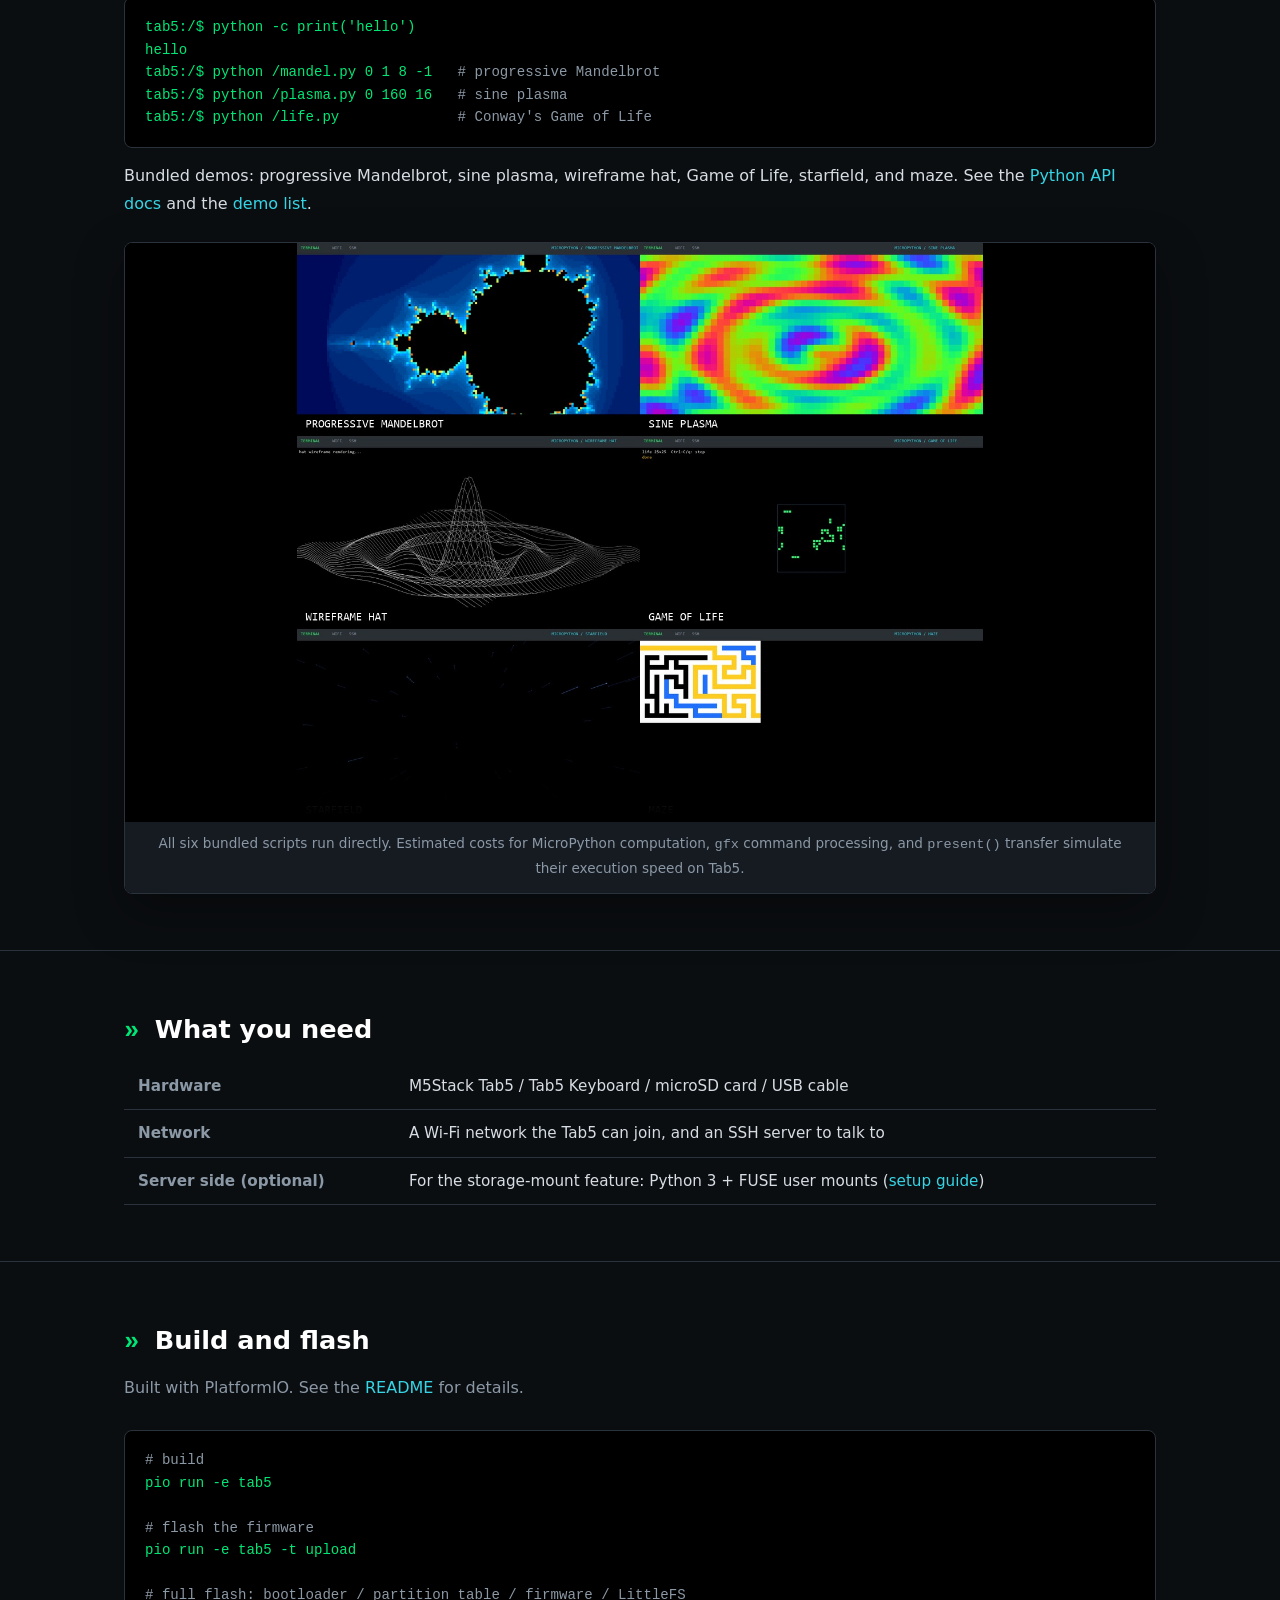
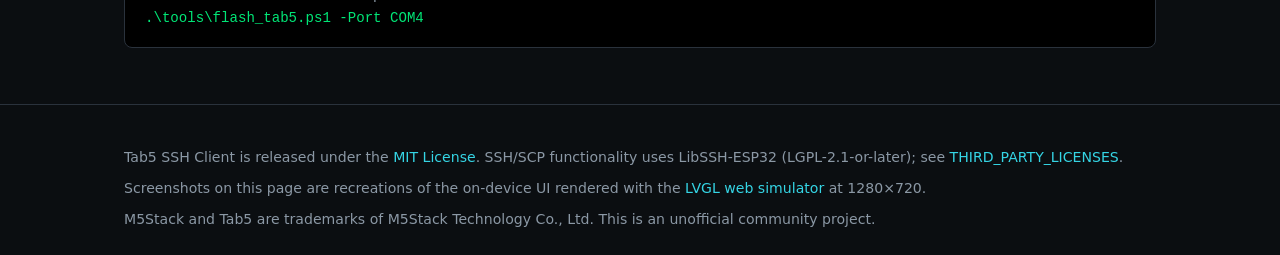
==== commit 26915723: "docs: simulate Tab5 demo execution timing" ====
--- a/site/en.html
+++ b/site/en.html
@@ -251,7 +251,7 @@
         <source src="media/python-demos.mp4" type="video/mp4">
         Your browser does not support embedded video. <a href="media/python-demos.mp4">Open the MP4</a>
       </video>
-      <figcaption class="caption">Captured by running all six bundled scripts directly against a recorder compatible with the firmware's <code>gfx</code> API.</figcaption>
+      <figcaption class="caption">All six bundled scripts run directly. Estimated costs for MicroPython computation, <code>gfx</code> command processing, and <code>present()</code> transfer simulate their execution speed on Tab5.</figcaption>
     </figure>
   </div>
 </section>
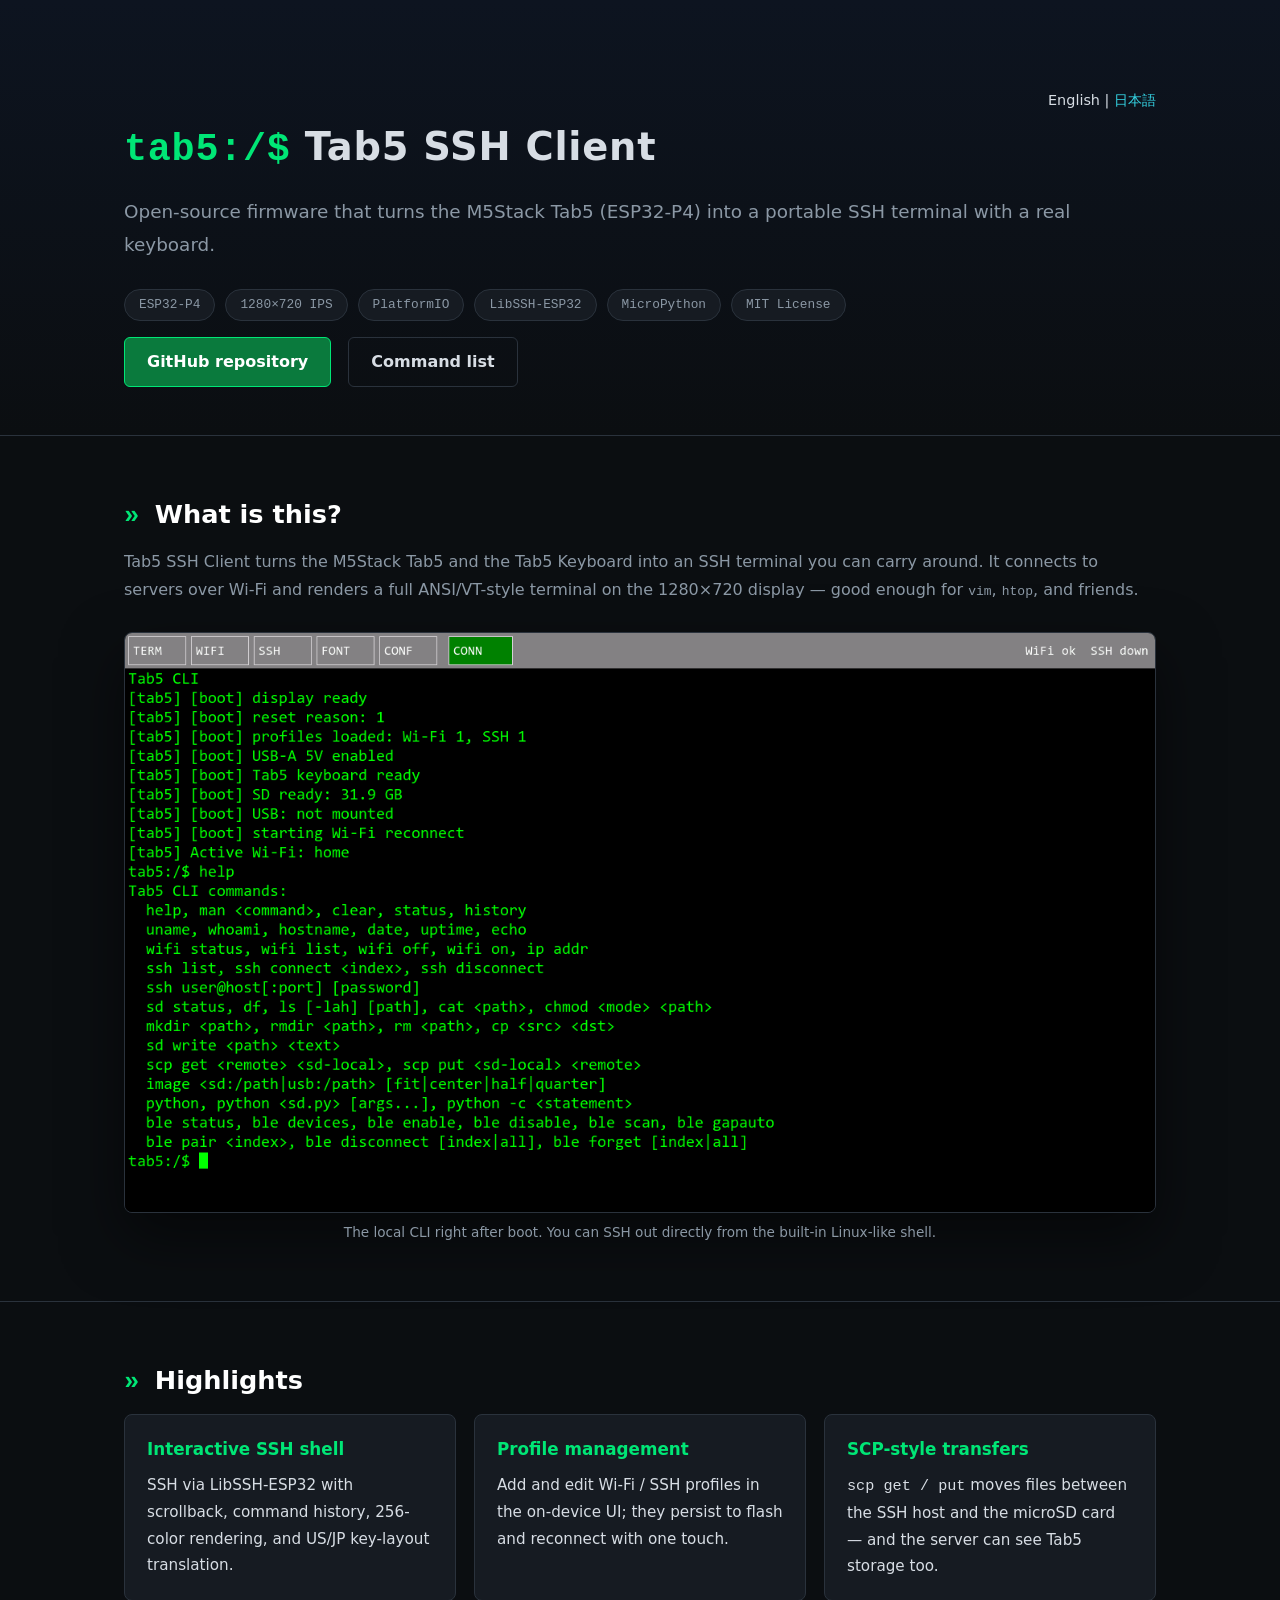
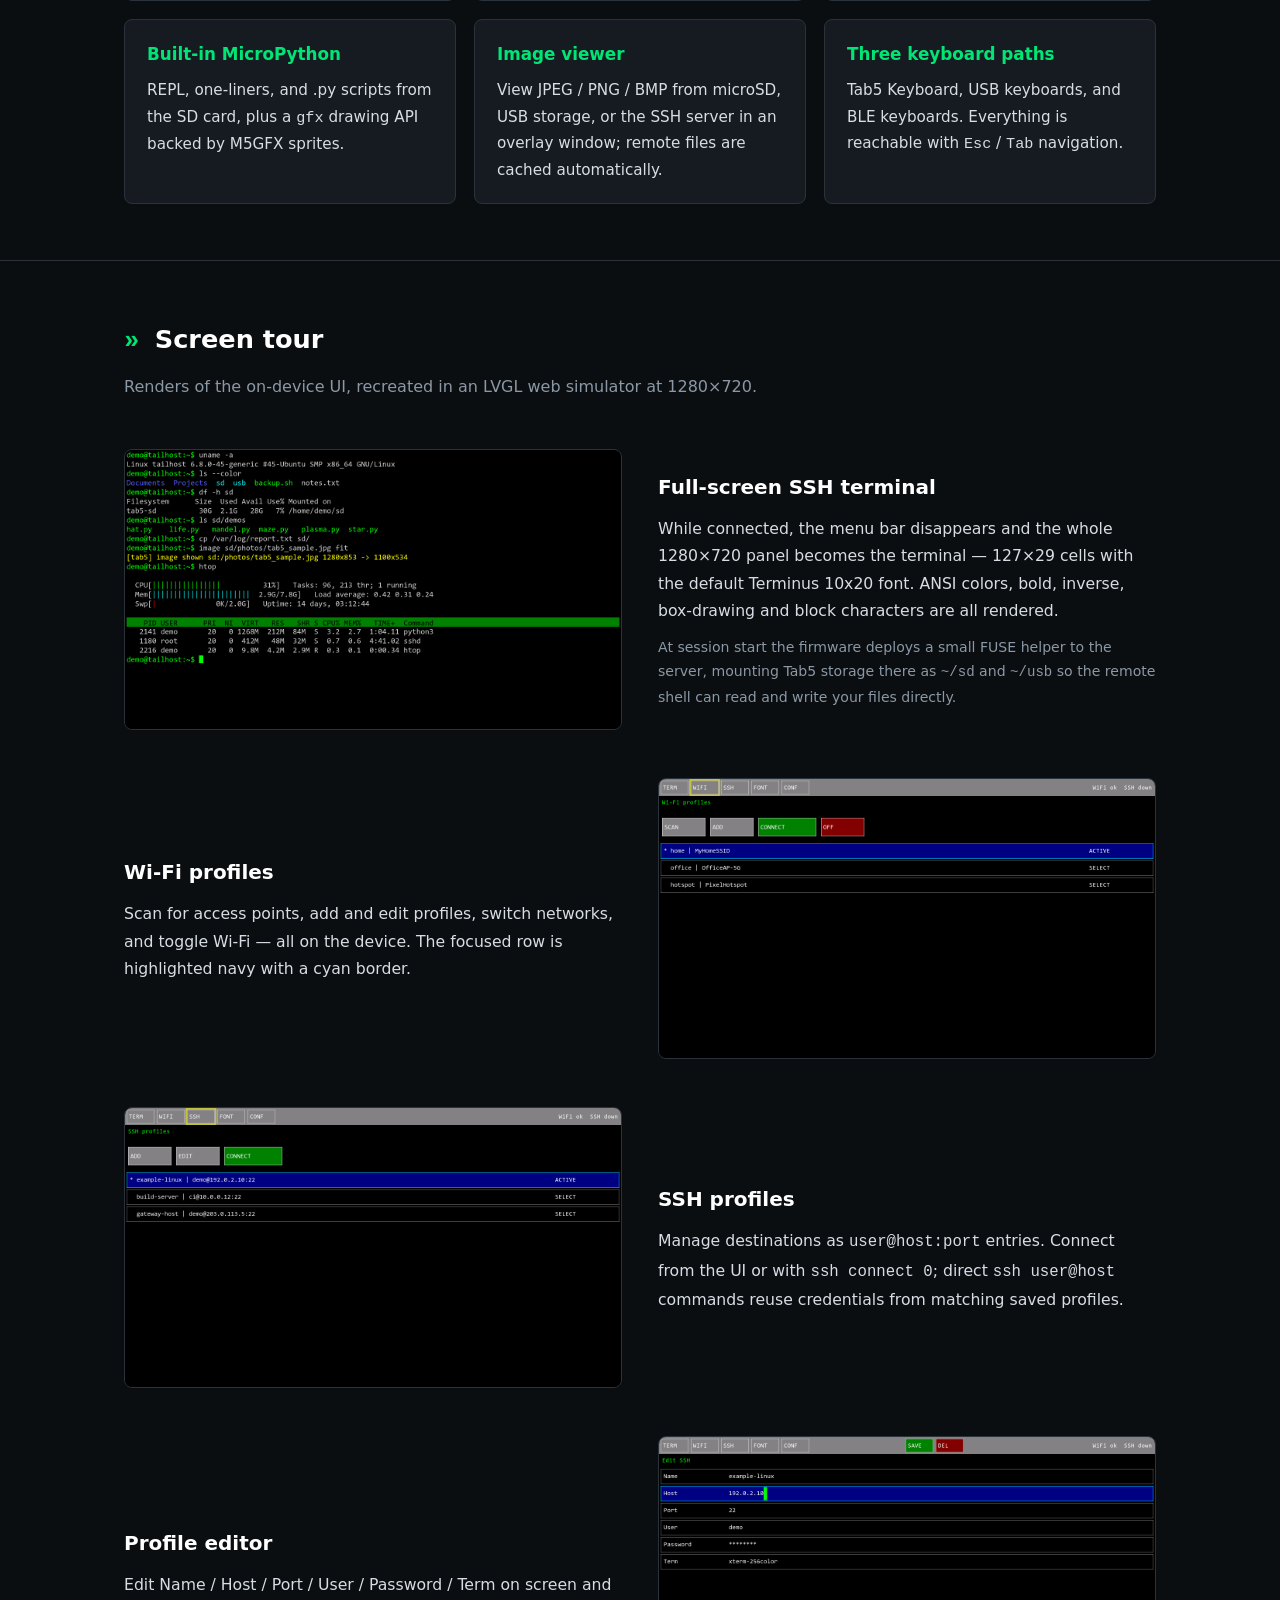
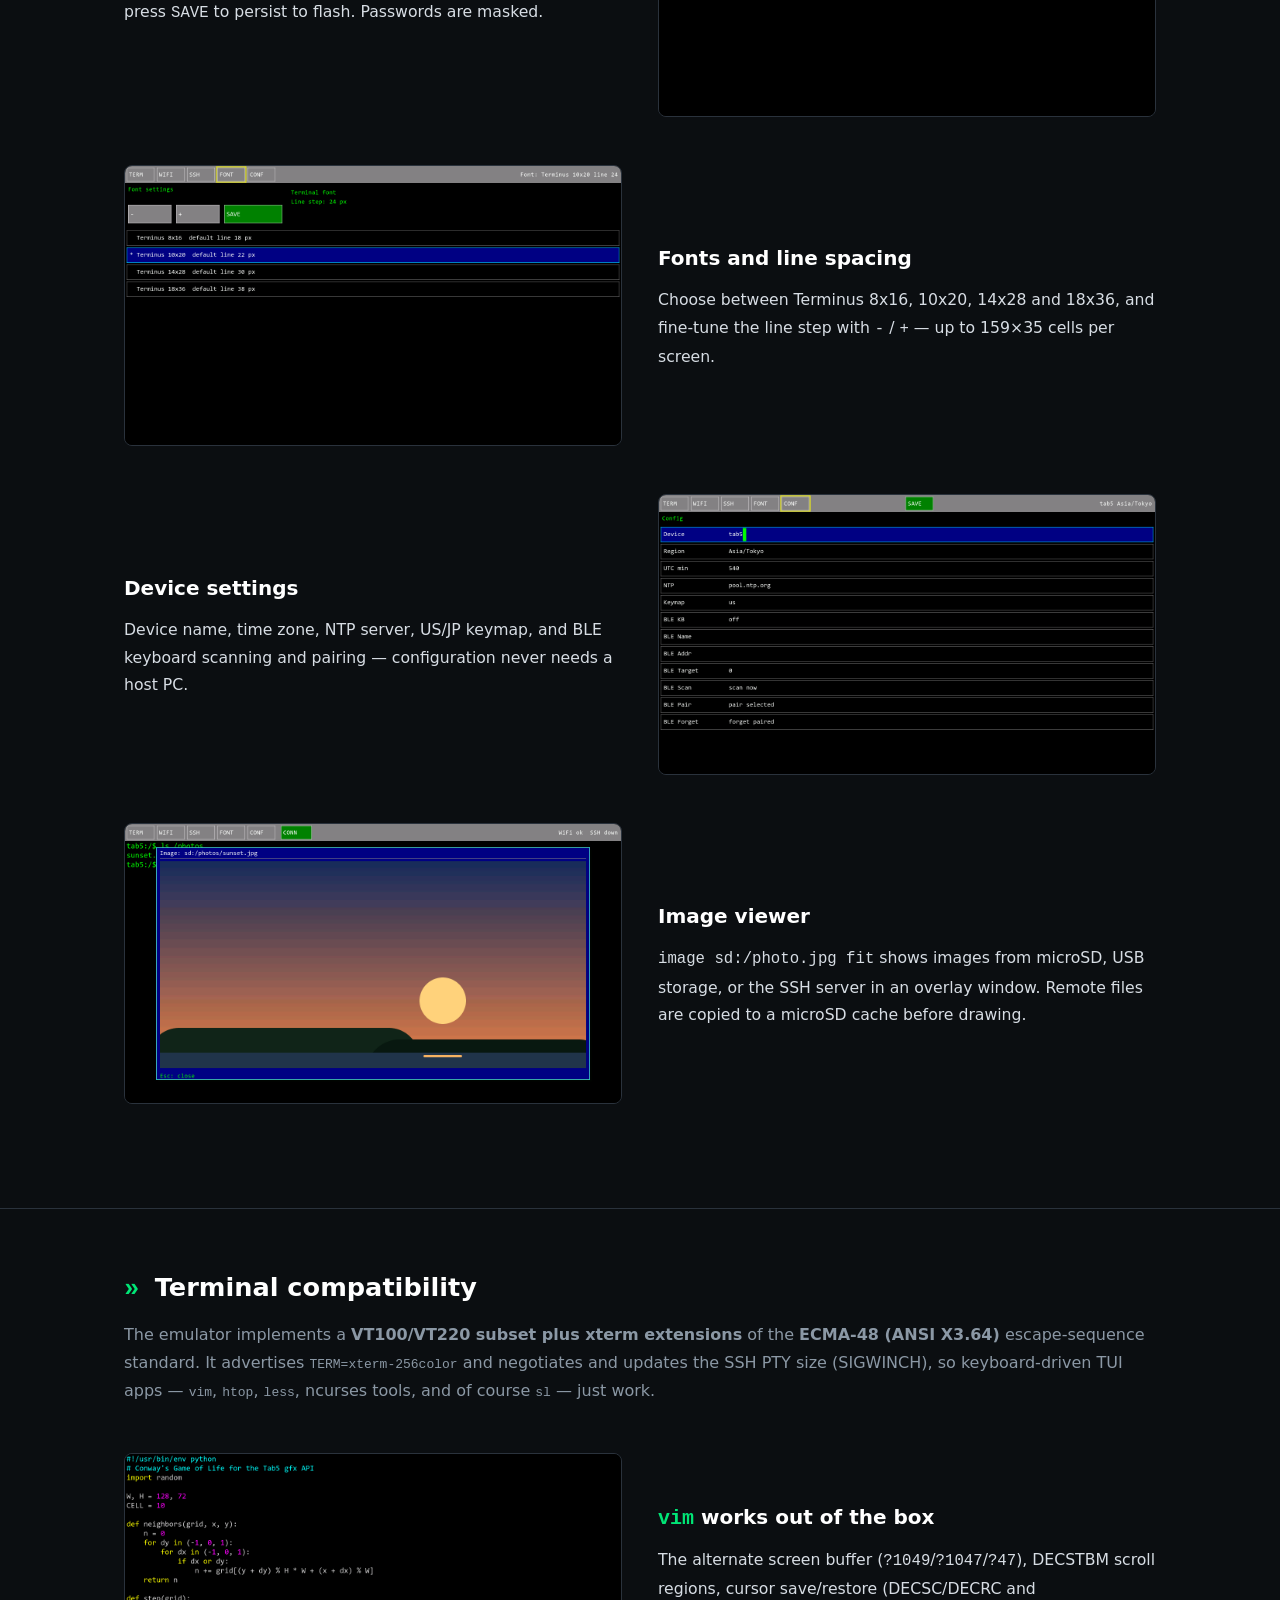
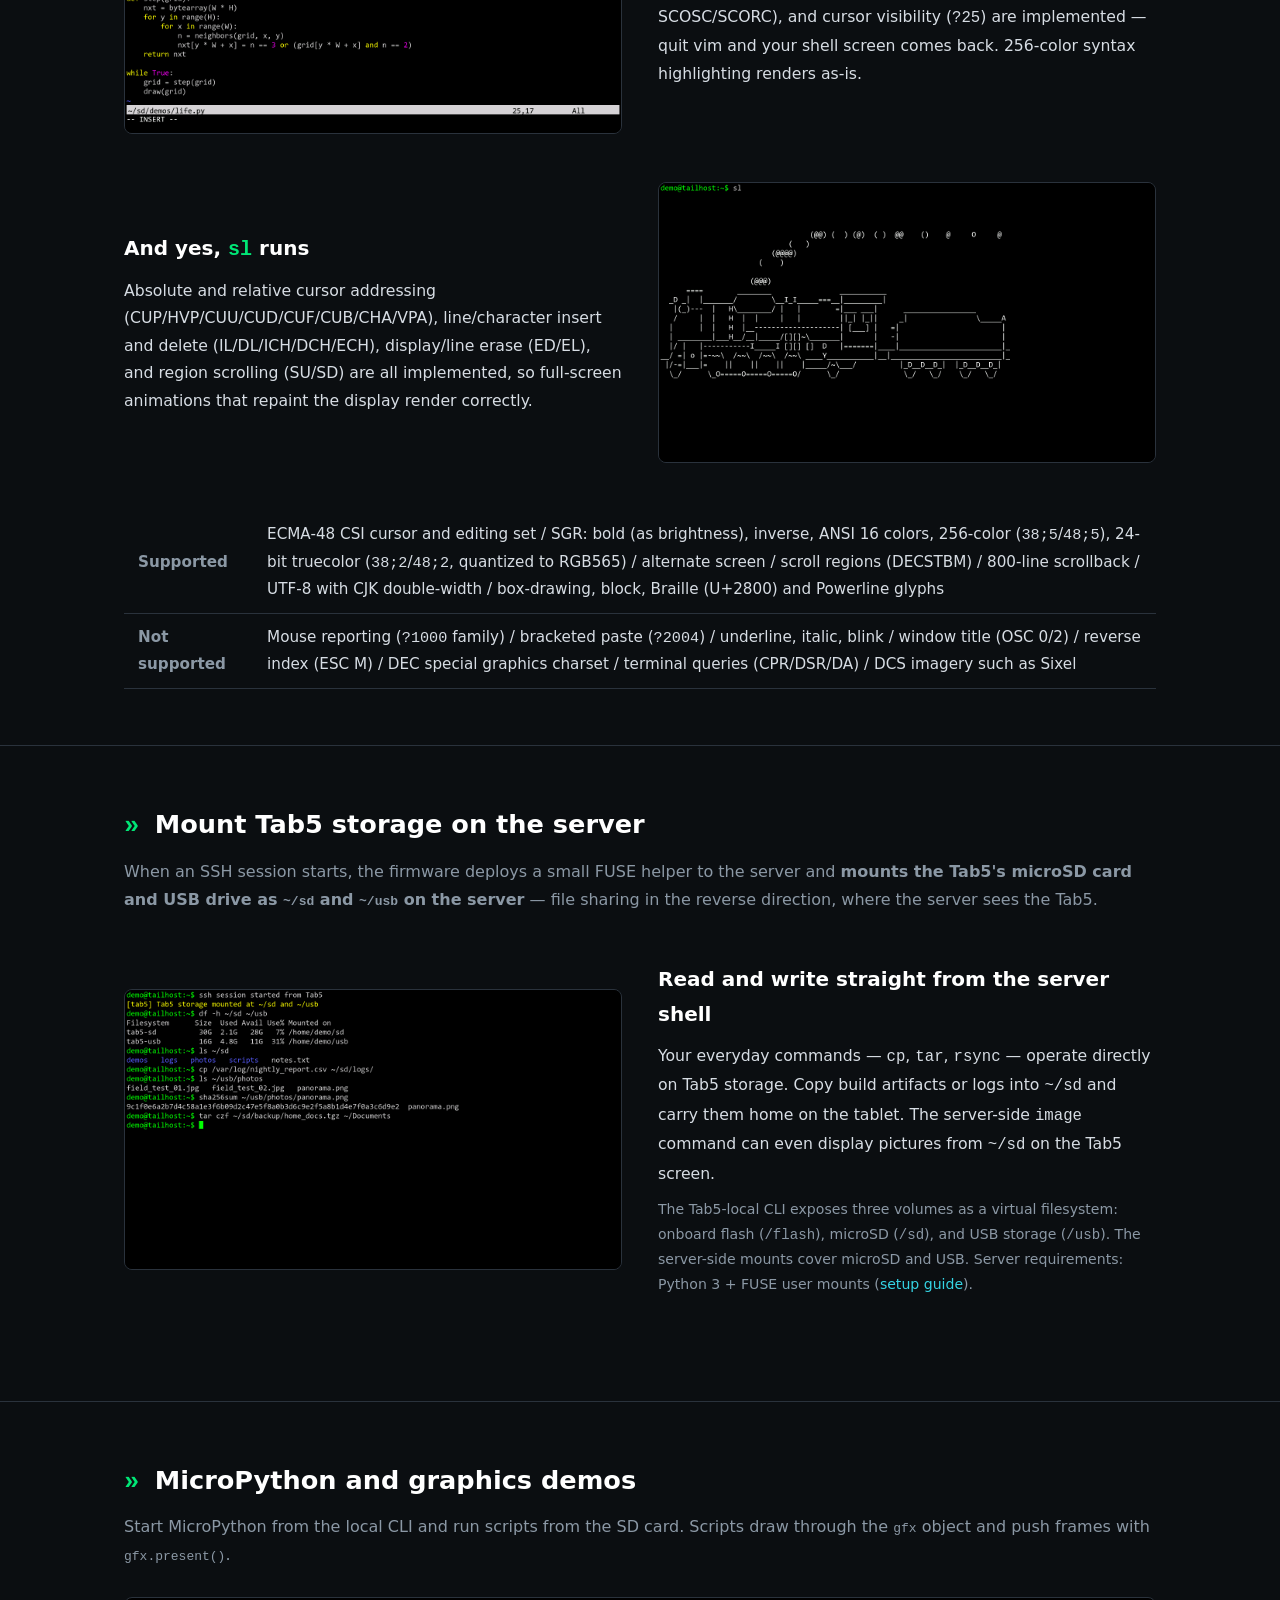
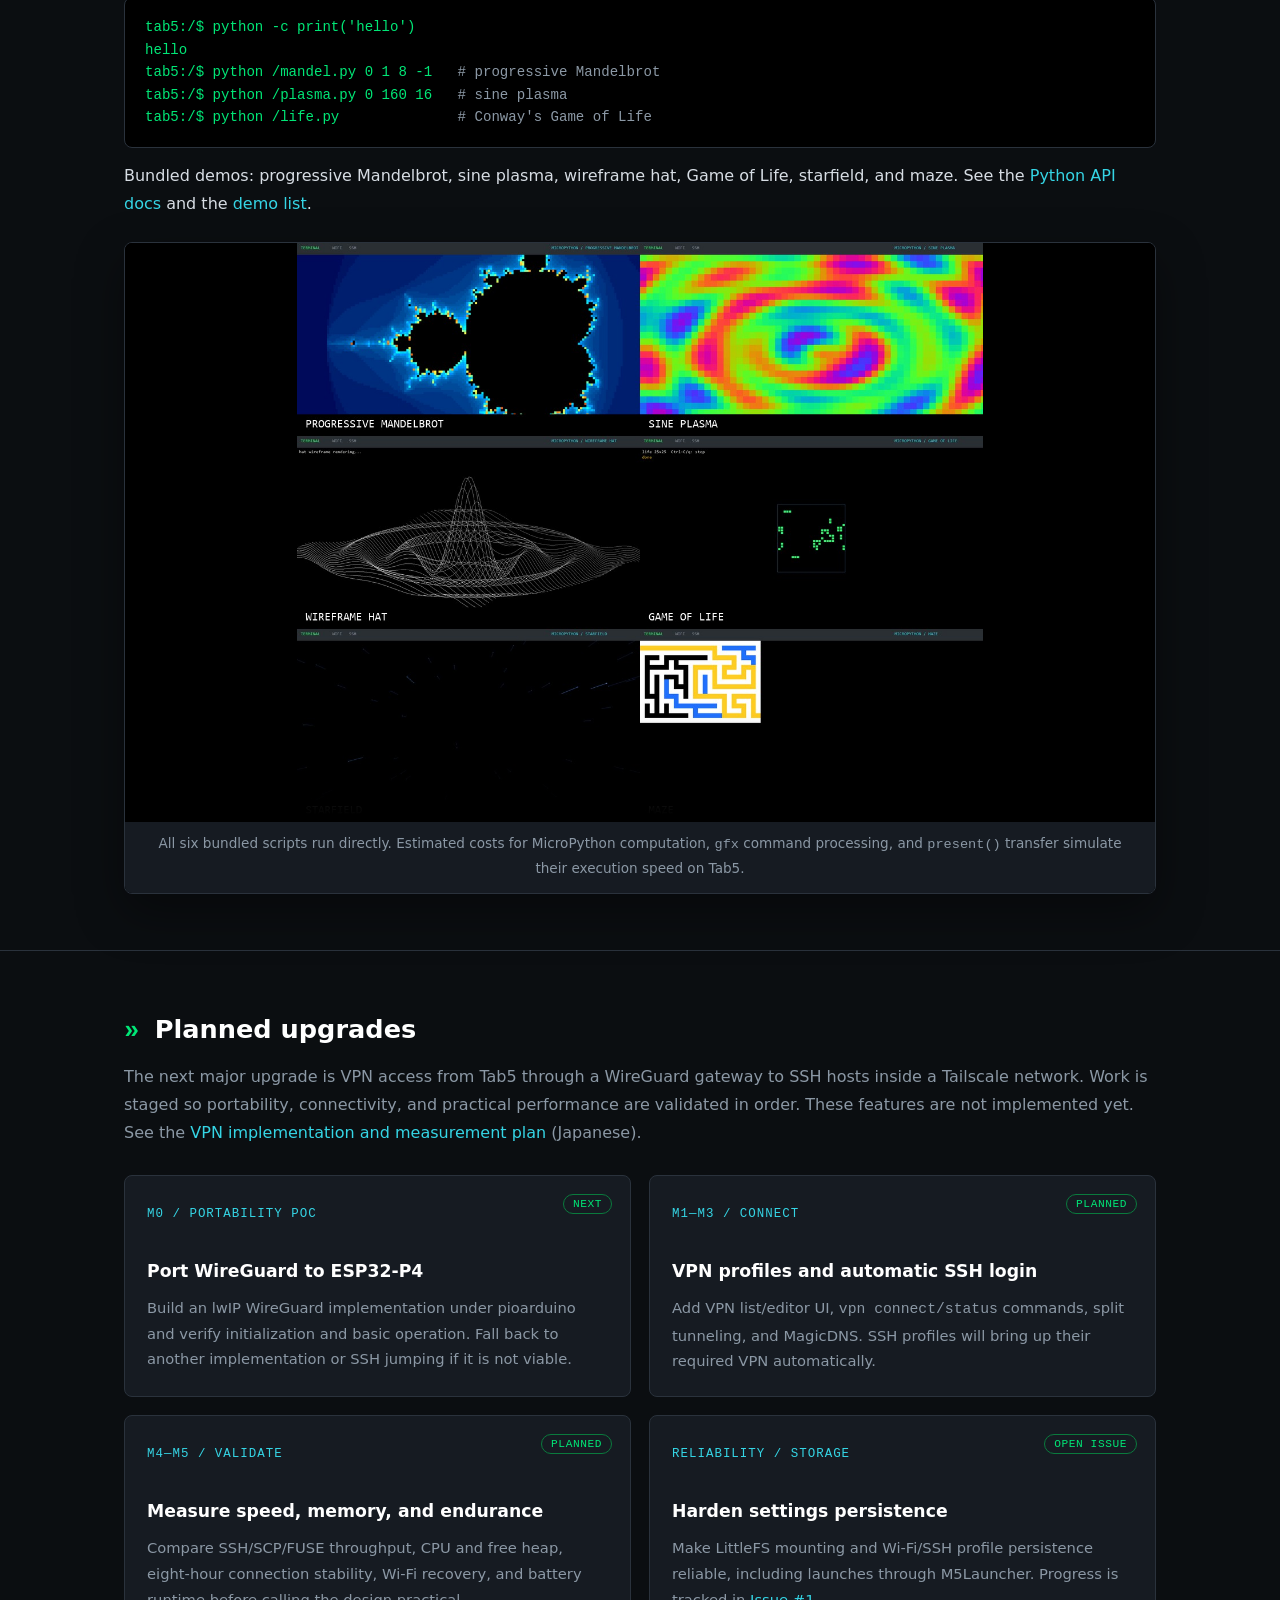
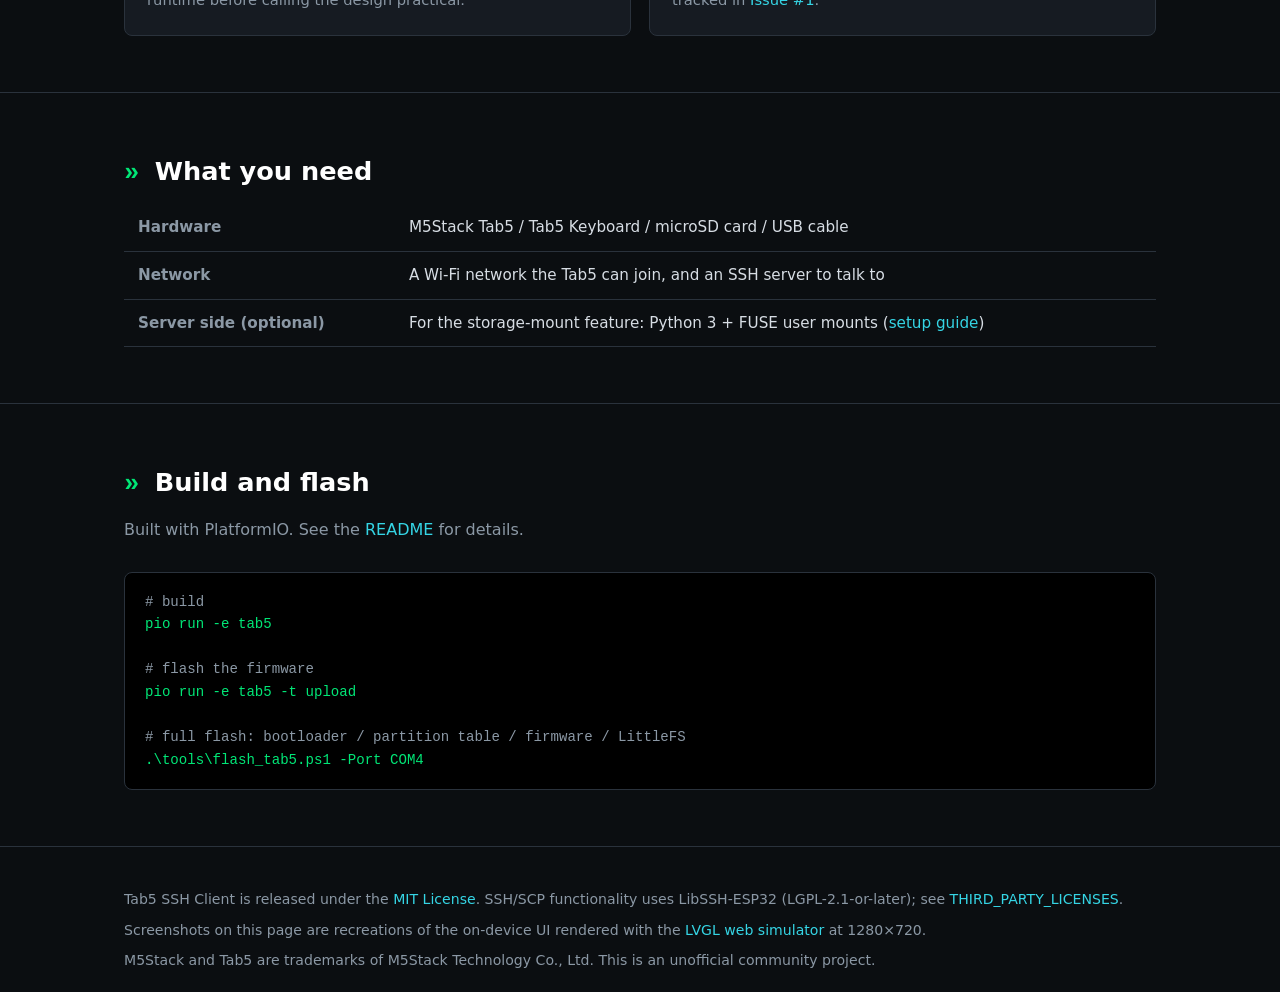
==== commit 34936c0d: "docs: add planned upgrade roadmap" ====
--- a/site/en.html
+++ b/site/en.html
@@ -62,6 +62,13 @@
 .demo-video { margin-top: 24px; border: 1px solid var(--border); border-radius: 8px; overflow: hidden; background: #000; box-shadow: 0 18px 48px rgba(0,0,0,.38); }
 .demo-video video { display: block; width: 100%; height: auto; aspect-ratio: 16 / 9; background: #000; }
 .demo-video .caption { margin: 0; padding: 10px 16px 12px; background: var(--panel); }
+.roadmap-grid { display: grid; grid-template-columns: repeat(2, 1fr); gap: 18px; margin-top: 28px; }
+.roadmap-card { position: relative; min-height: 210px; padding: 22px; background: var(--panel); border: 1px solid var(--border); border-radius: 8px; }
+.roadmap-kicker { color: var(--cyan); font-family: var(--mono); font-size: .78rem; letter-spacing: .08em; }
+.roadmap-card h3 { margin: 30px 0 9px; color: #fff; font-size: 1.08rem; }
+.roadmap-card p { color: var(--muted); font-size: .92rem; }
+.roadmap-status { position: absolute; top: 18px; right: 18px; padding: 3px 9px; border: 1px solid var(--green-dim); border-radius: 999px; color: var(--green); font: .7rem var(--mono); letter-spacing: .05em; }
+@media (max-width: 700px) { .roadmap-grid { grid-template-columns: 1fr; } }
 .hero-img img, .shot img { cursor: zoom-in; }
 #lightbox { position: fixed; inset: 0; background: rgba(4,6,9,.92); display: none; align-items: center; justify-content: center; flex-direction: column; z-index: 1000; cursor: zoom-out; padding: 24px; }
 #lightbox.open { display: flex; }
@@ -253,6 +260,35 @@
       </video>
       <figcaption class="caption">All six bundled scripts run directly. Estimated costs for MicroPython computation, <code>gfx</code> command processing, and <code>present()</code> transfer simulate their execution speed on Tab5.</figcaption>
     </figure>
+  </div>
+</section>
+
+<section>
+  <div class="wrap">
+    <h2>Planned upgrades</h2>
+    <p class="lead">The next major upgrade is VPN access from Tab5 through a WireGuard gateway to SSH hosts inside a Tailscale network. Work is staged so portability, connectivity, and practical performance are validated in order. These features are not implemented yet. See the <a href="https://github.com/airpocket-soundman/Tab5_thinclient/blob/main/docs/VPN_PLAN.ja.md">VPN implementation and measurement plan</a> (Japanese).</p>
+    <div class="roadmap-grid">
+      <article class="roadmap-card">
+        <span class="roadmap-kicker">M0 / PORTABILITY POC</span><span class="roadmap-status">NEXT</span>
+        <h3>Port WireGuard to ESP32-P4</h3>
+        <p>Build an lwIP WireGuard implementation under pioarduino and verify initialization and basic operation. Fall back to another implementation or SSH jumping if it is not viable.</p>
+      </article>
+      <article class="roadmap-card">
+        <span class="roadmap-kicker">M1—M3 / CONNECT</span><span class="roadmap-status">PLANNED</span>
+        <h3>VPN profiles and automatic SSH login</h3>
+        <p>Add VPN list/editor UI, <code>vpn connect/status</code> commands, split tunneling, and MagicDNS. SSH profiles will bring up their required VPN automatically.</p>
+      </article>
+      <article class="roadmap-card">
+        <span class="roadmap-kicker">M4—M5 / VALIDATE</span><span class="roadmap-status">PLANNED</span>
+        <h3>Measure speed, memory, and endurance</h3>
+        <p>Compare SSH/SCP/FUSE throughput, CPU and free heap, eight-hour connection stability, Wi-Fi recovery, and battery runtime before calling the design practical.</p>
+      </article>
+      <article class="roadmap-card">
+        <span class="roadmap-kicker">RELIABILITY / STORAGE</span><span class="roadmap-status">OPEN ISSUE</span>
+        <h3>Harden settings persistence</h3>
+        <p>Make LittleFS mounting and Wi-Fi/SSH profile persistence reliable, including launches through M5Launcher. Progress is tracked in <a href="https://github.com/airpocket-soundman/Tab5_thinclient/issues/1">Issue #1</a>.</p>
+      </article>
+    </div>
   </div>
 </section>
 
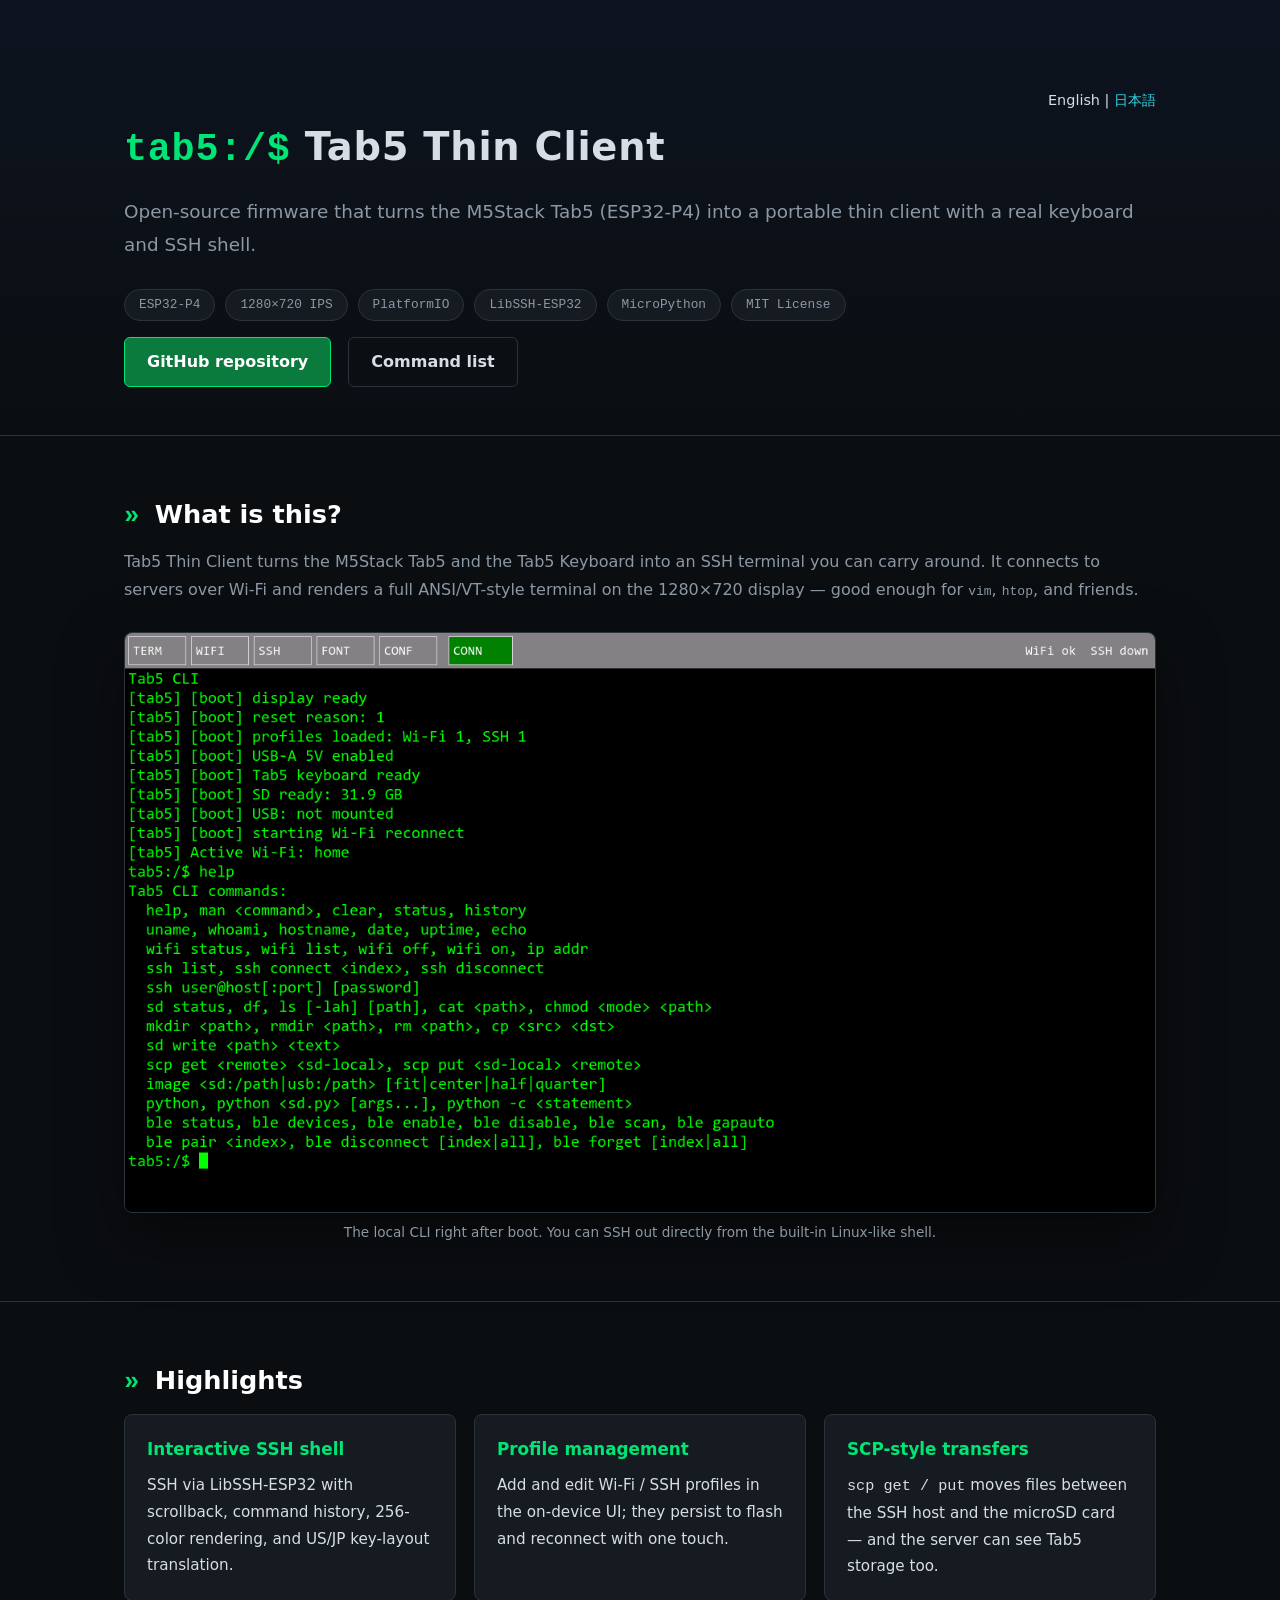
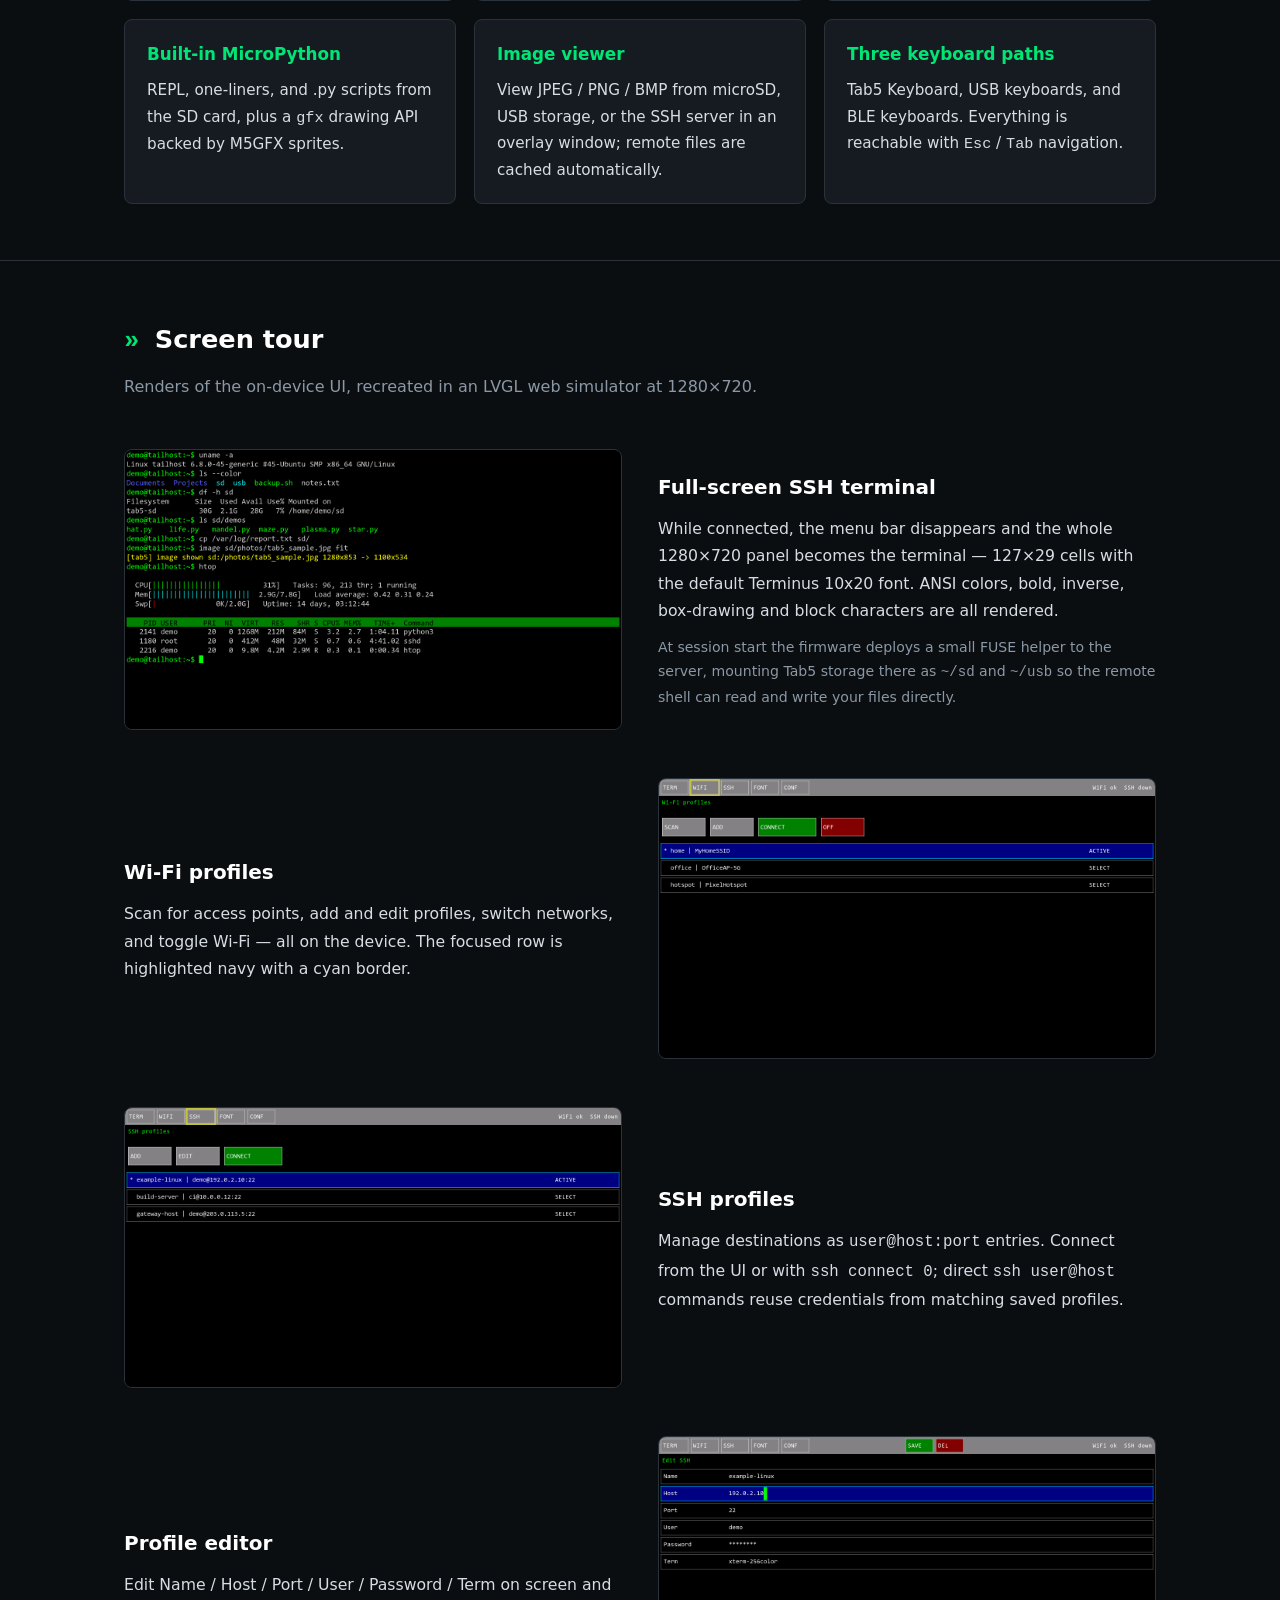
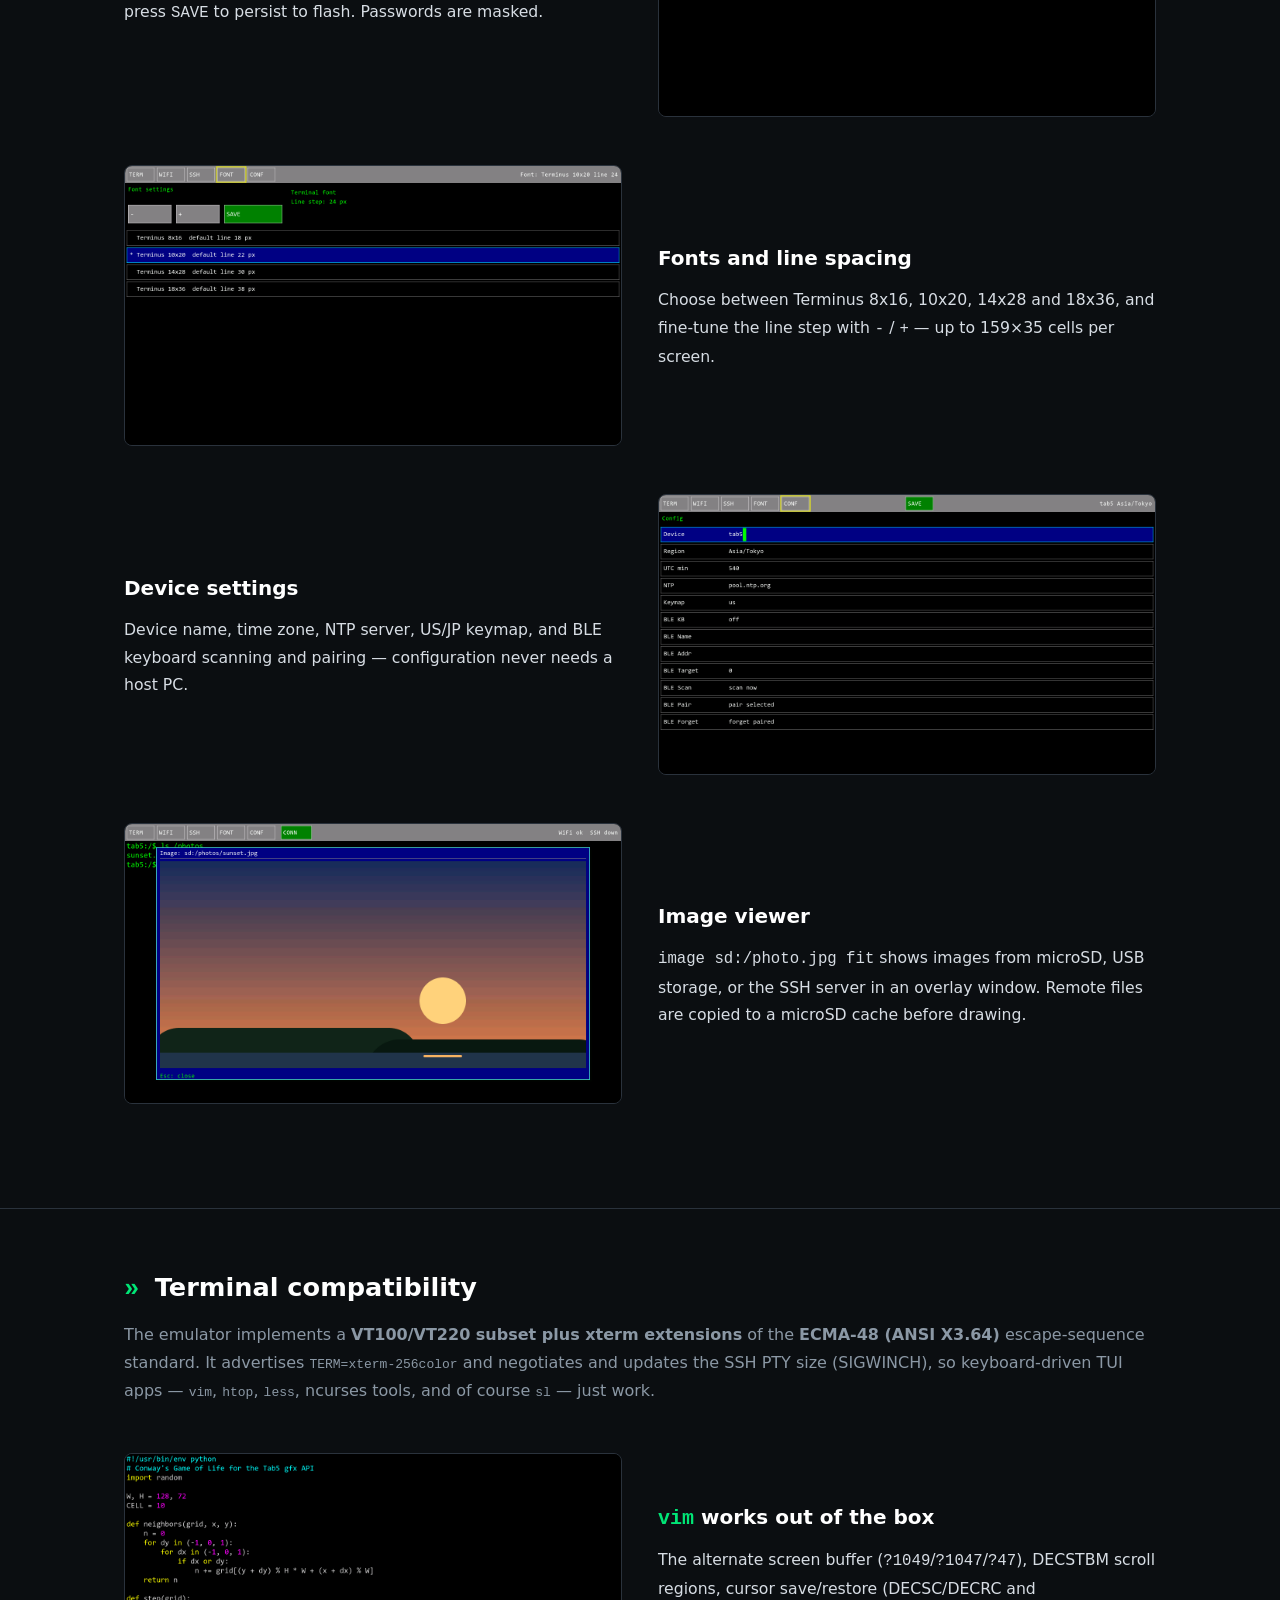
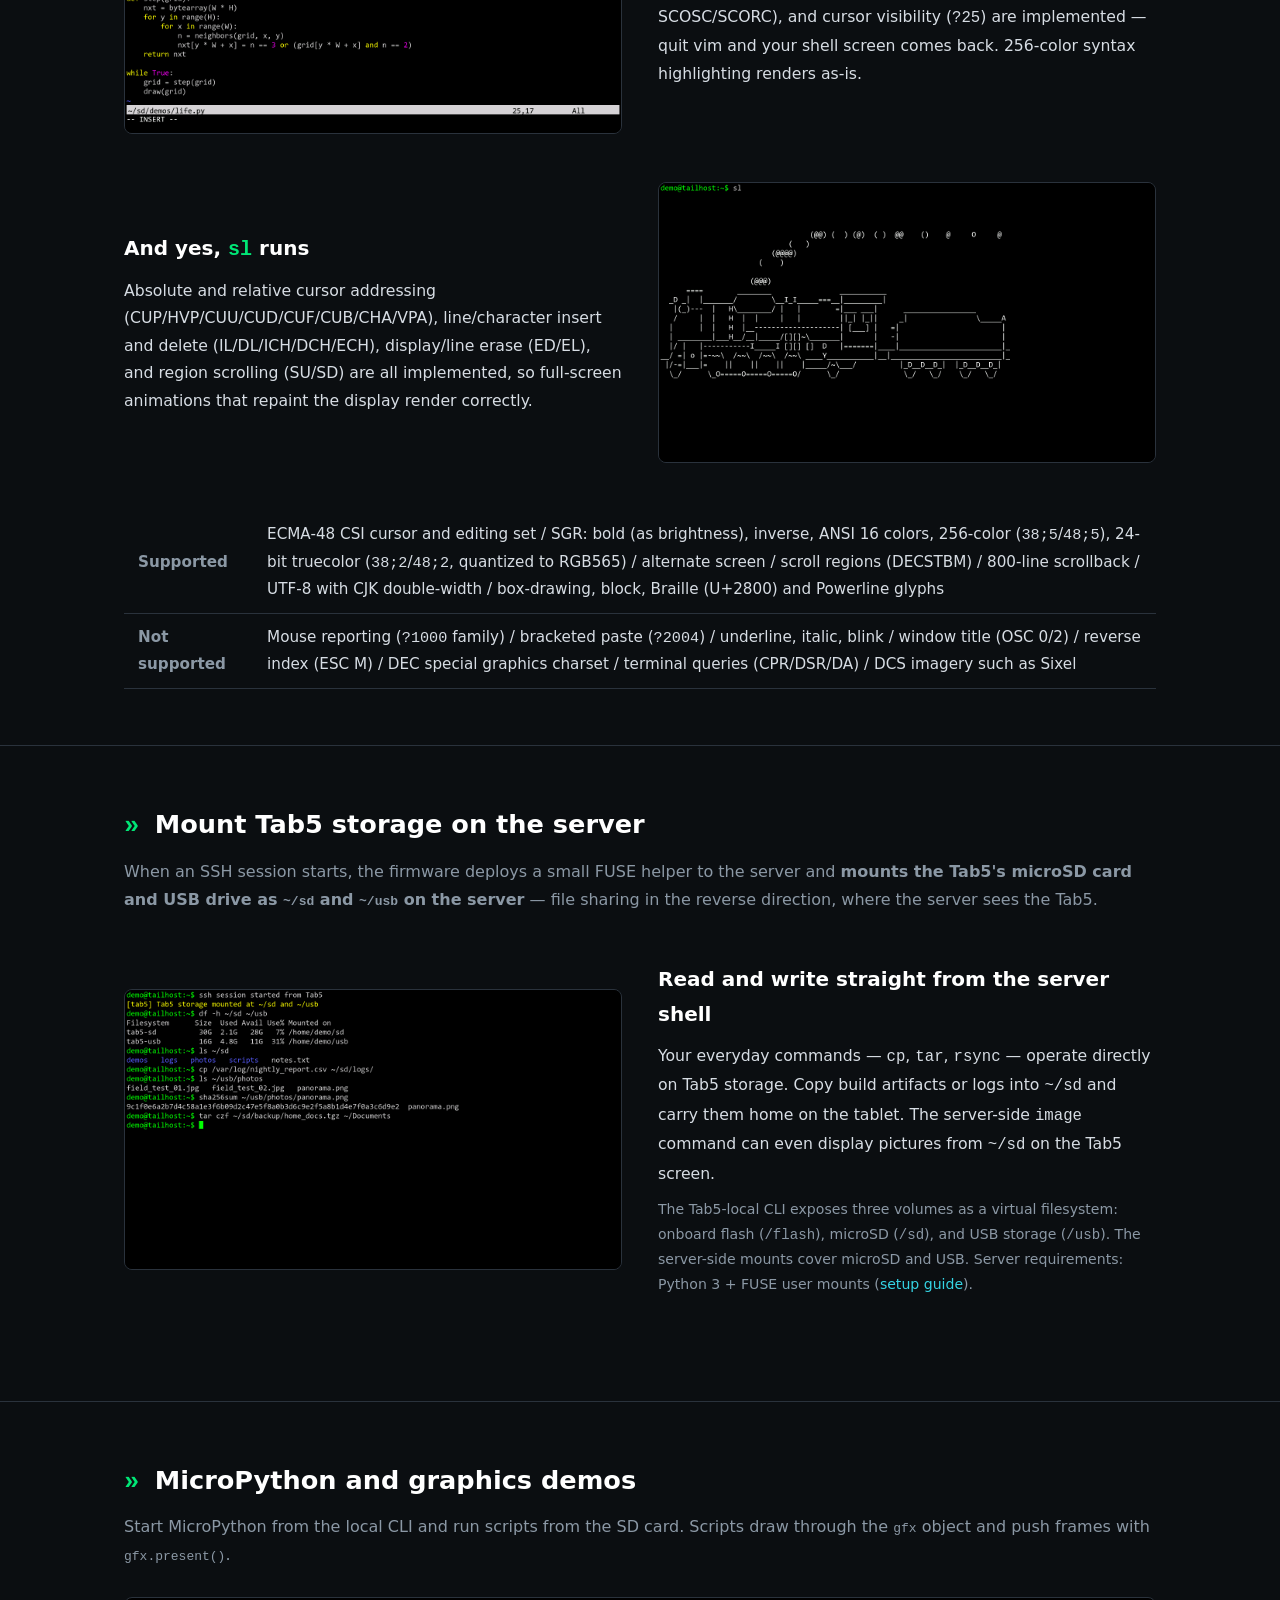
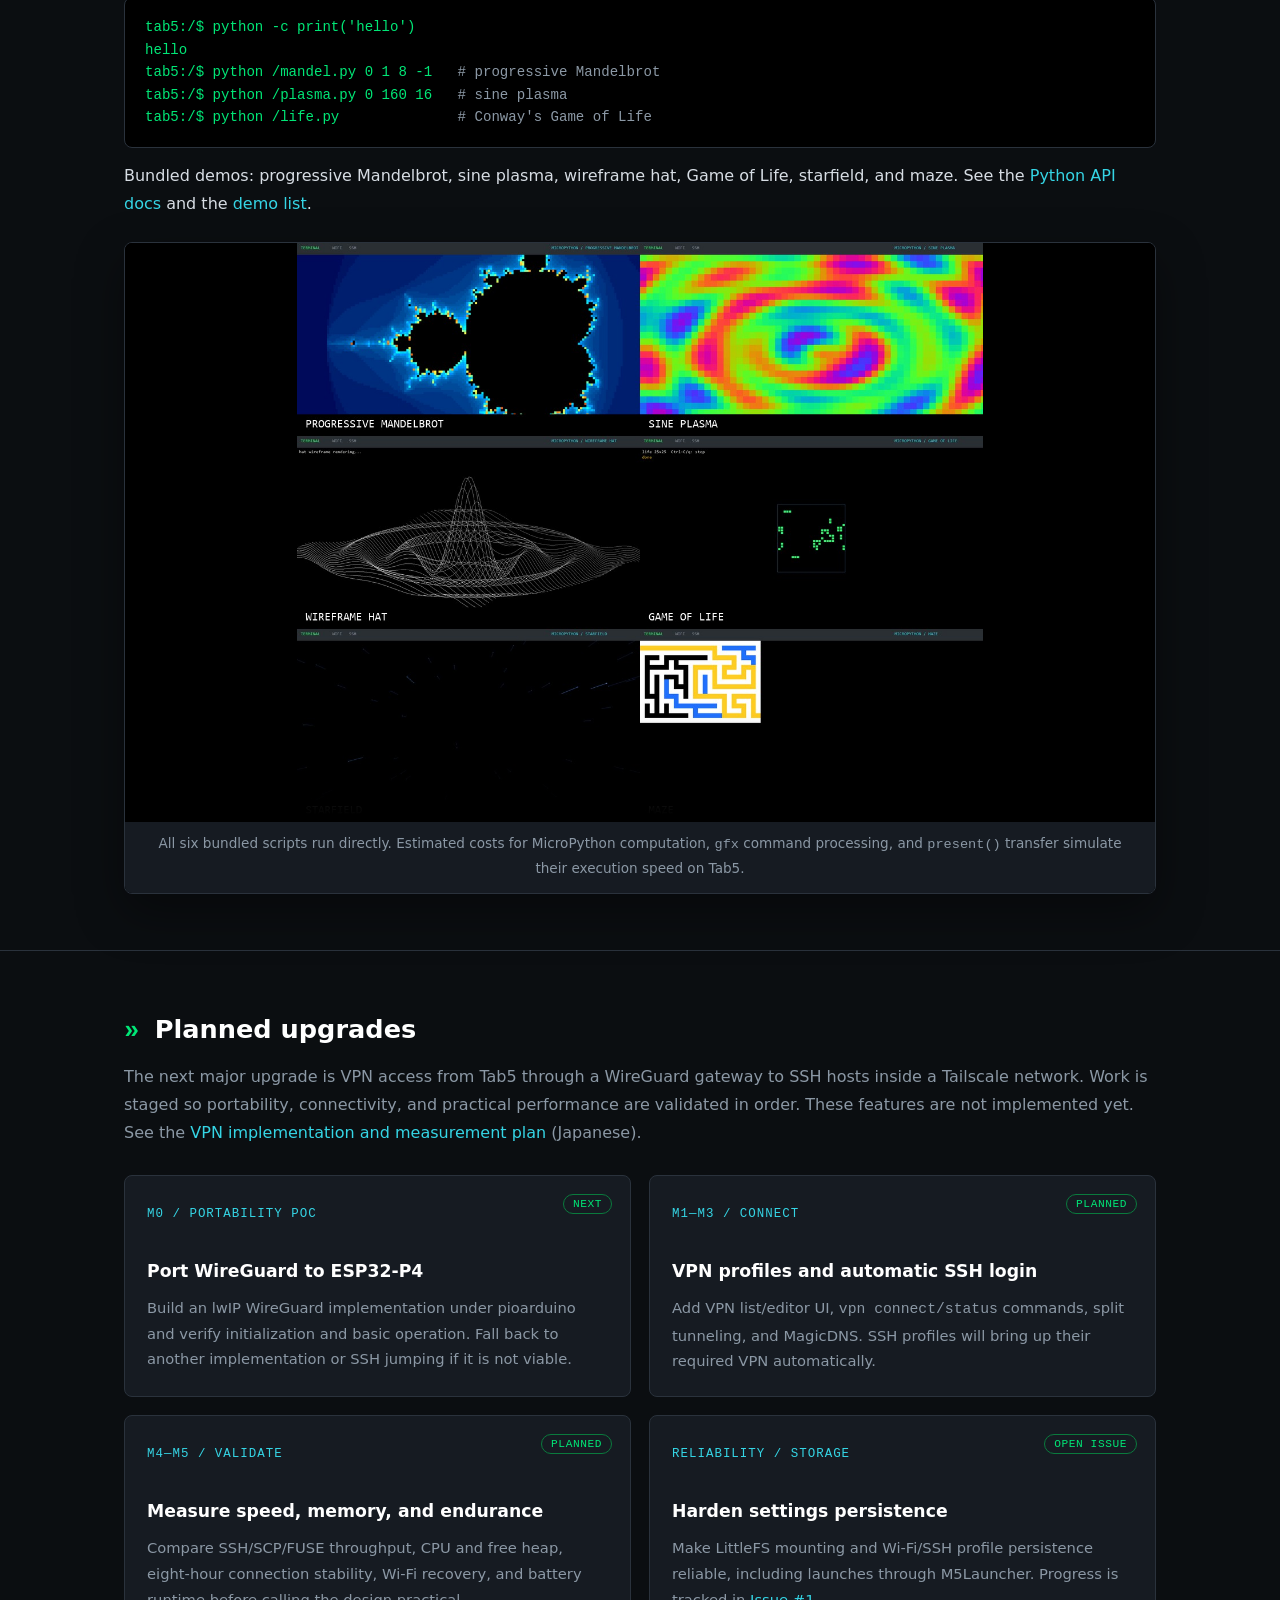
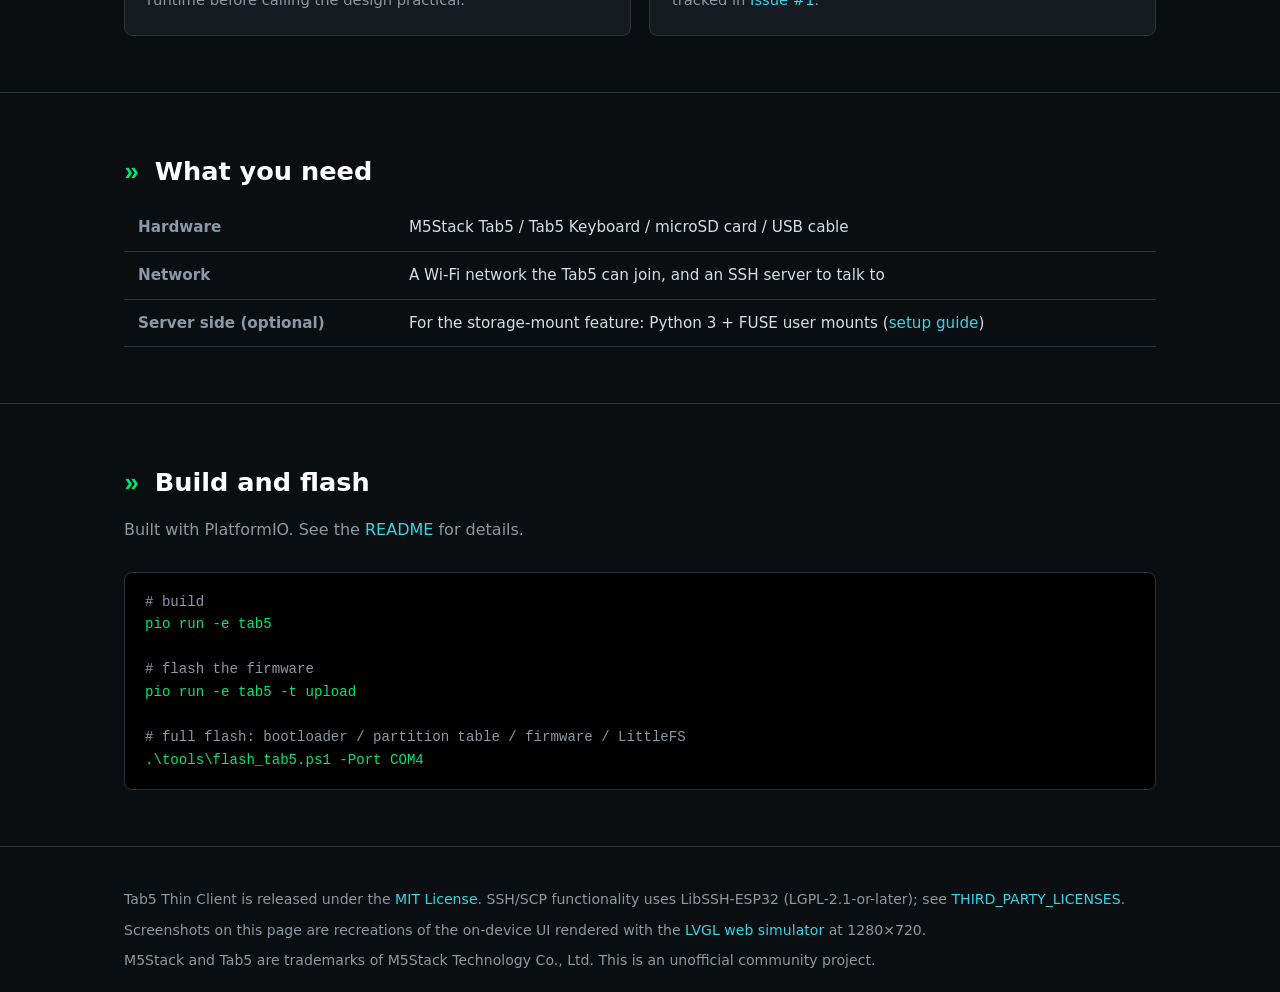
==== commit a0717d16: "docs: correct site branding to Tab5 Thin Client" ====
--- a/site/en.html
+++ b/site/en.html
@@ -3,8 +3,8 @@
 <head>
 <meta charset="utf-8">
 <meta name="viewport" content="width=device-width, initial-scale=1">
-<title>Tab5 SSH Client — Turn the M5Stack Tab5 into a portable SSH terminal</title>
-<meta name="description" content="Open-source firmware that turns the M5Stack Tab5 (ESP32-P4) into a portable SSH terminal with an interactive shell, SCP transfers, MicroPython, and an image viewer.">
+<title>Tab5 Thin Client — A portable thin client for M5Stack Tab5</title>
+<meta name="description" content="Open-source firmware that turns the M5Stack Tab5 (ESP32-P4) into a portable thin client with an interactive SSH shell, SCP transfers, MicroPython, and an image viewer.">
 <style>
 :root {
   --bg: #0b0e11;
@@ -82,8 +82,8 @@
 <header class="hero">
   <div class="wrap">
     <div class="lang">English | <a href="index.html">日本語</a></div>
-    <h1><span class="prompt">tab5:/$</span> Tab5 SSH Client</h1>
-    <p class="tagline">Open-source firmware that turns the M5Stack Tab5 (ESP32-P4) into a portable SSH terminal with a real keyboard.</p>
+    <h1><span class="prompt">tab5:/$</span> Tab5 Thin Client</h1>
+    <p class="tagline">Open-source firmware that turns the M5Stack Tab5 (ESP32-P4) into a portable thin client with a real keyboard and SSH shell.</p>
     <div class="badges">
       <span class="badge">ESP32-P4</span>
       <span class="badge">1280×720 IPS</span>
@@ -103,7 +103,7 @@
   <div class="wrap">
     <h2>What is this?</h2>
     <p class="lead">
-      Tab5 SSH Client turns the M5Stack Tab5 and the Tab5 Keyboard into an SSH terminal you can carry around.
+      Tab5 Thin Client turns the M5Stack Tab5 and the Tab5 Keyboard into an SSH terminal you can carry around.
       It connects to servers over Wi-Fi and renders a full ANSI/VT-style terminal on the 1280×720 display —
       good enough for <code>vim</code>, <code>htop</code>, and friends.
     </p>
@@ -320,7 +320,7 @@
 
 <footer>
   <div class="wrap">
-    <p>Tab5 SSH Client is released under the <a href="https://github.com/airpocket-soundman/Tab5_thinclient/blob/main/LICENSE">MIT License</a>. SSH/SCP functionality uses LibSSH-ESP32 (LGPL-2.1-or-later); see <a href="https://github.com/airpocket-soundman/Tab5_thinclient/blob/main/THIRD_PARTY_LICENSES.md">THIRD_PARTY_LICENSES</a>.</p>
+    <p>Tab5 Thin Client is released under the <a href="https://github.com/airpocket-soundman/Tab5_thinclient/blob/main/LICENSE">MIT License</a>. SSH/SCP functionality uses LibSSH-ESP32 (LGPL-2.1-or-later); see <a href="https://github.com/airpocket-soundman/Tab5_thinclient/blob/main/THIRD_PARTY_LICENSES.md">THIRD_PARTY_LICENSES</a>.</p>
     <p>Screenshots on this page are recreations of the on-device UI rendered with the <a href="https://lvglsim.dev/">LVGL web simulator</a> at 1280×720.</p>
     <p>M5Stack and Tab5 are trademarks of M5Stack Technology Co., Ltd. This is an unofficial community project.</p>
   </div>
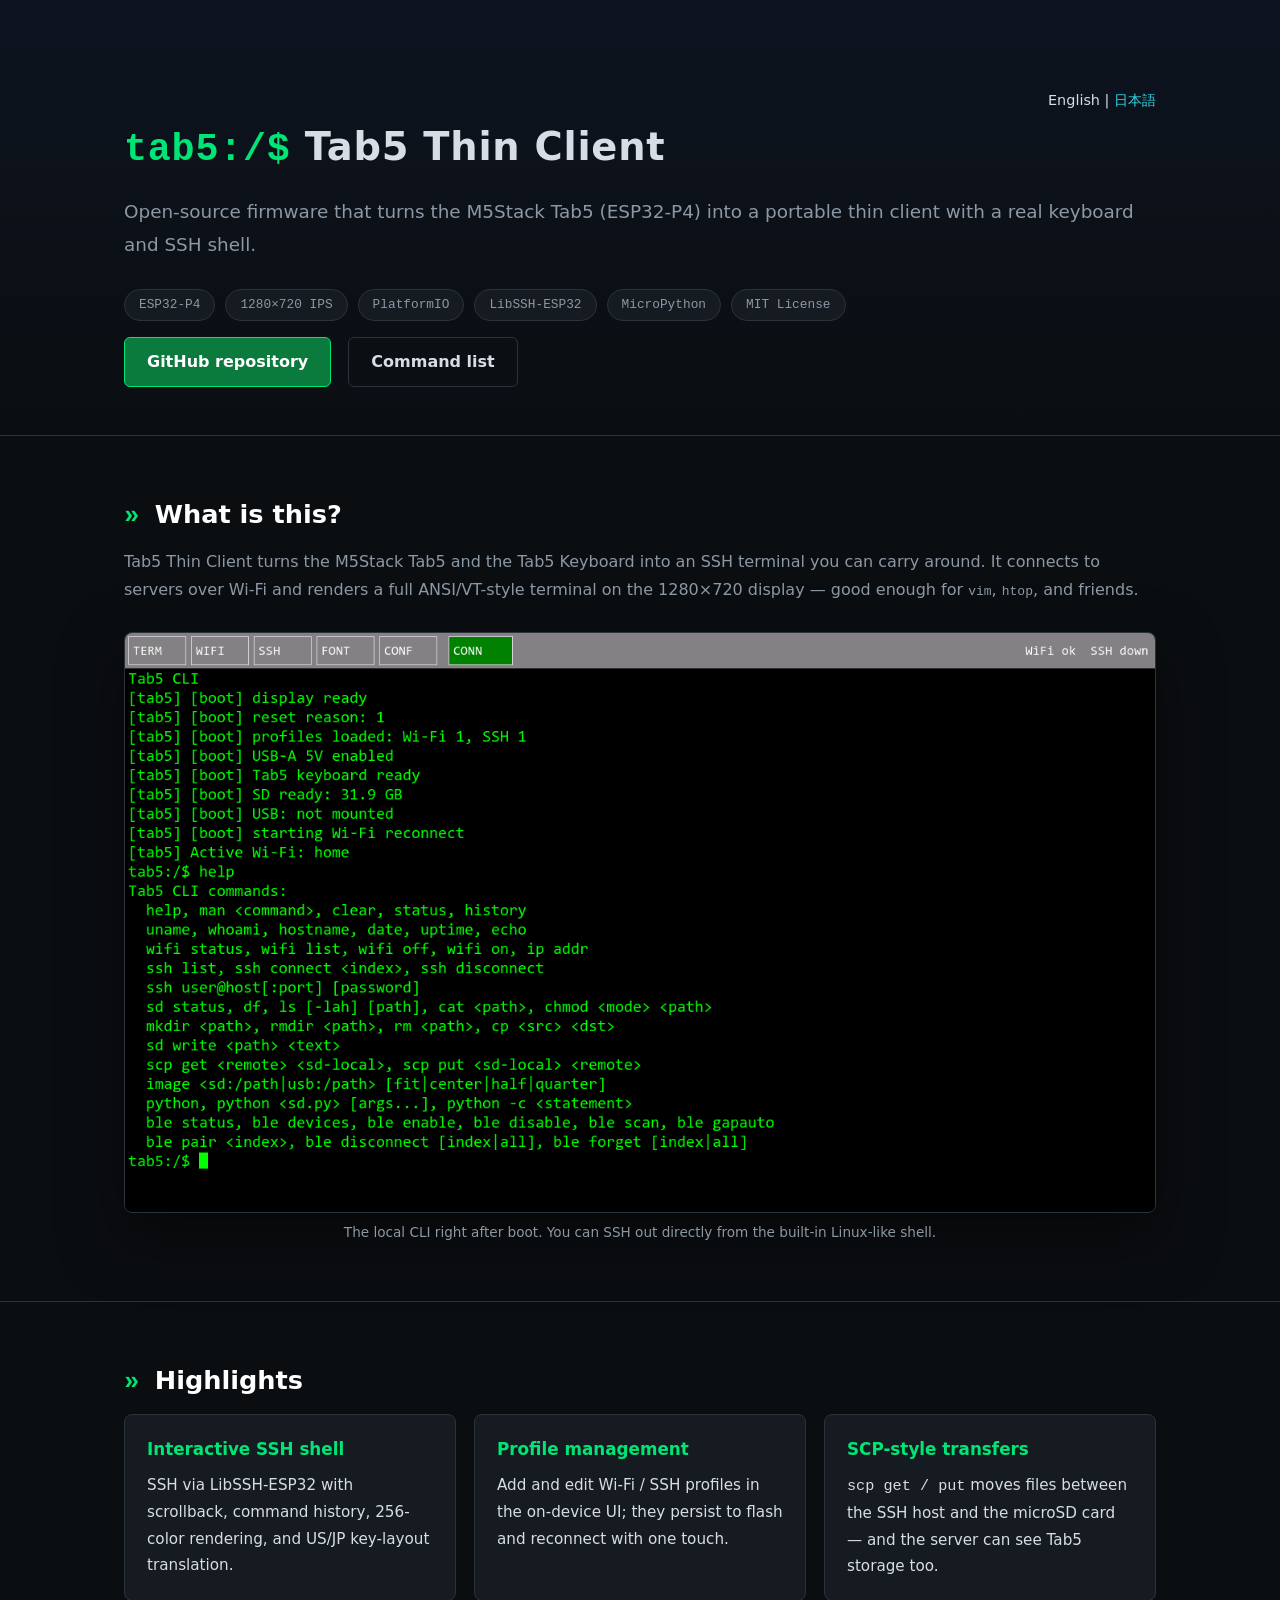
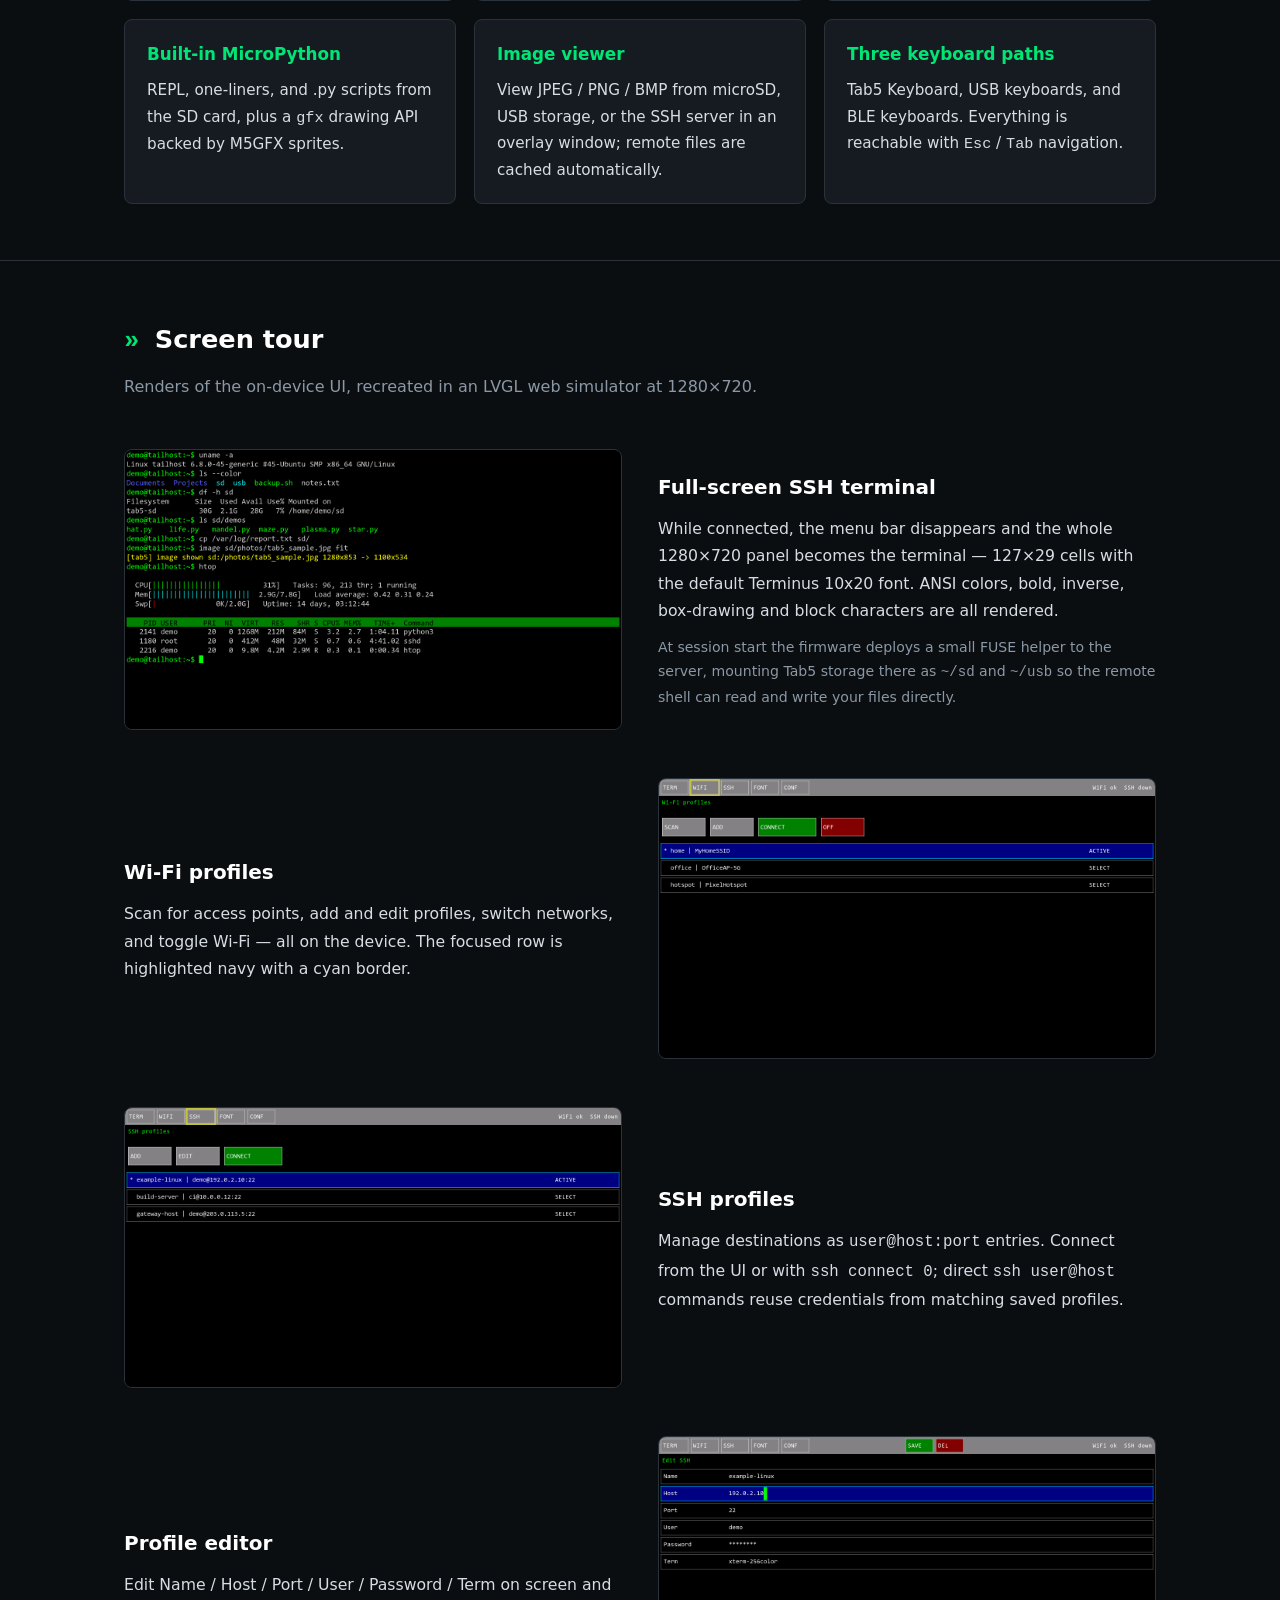
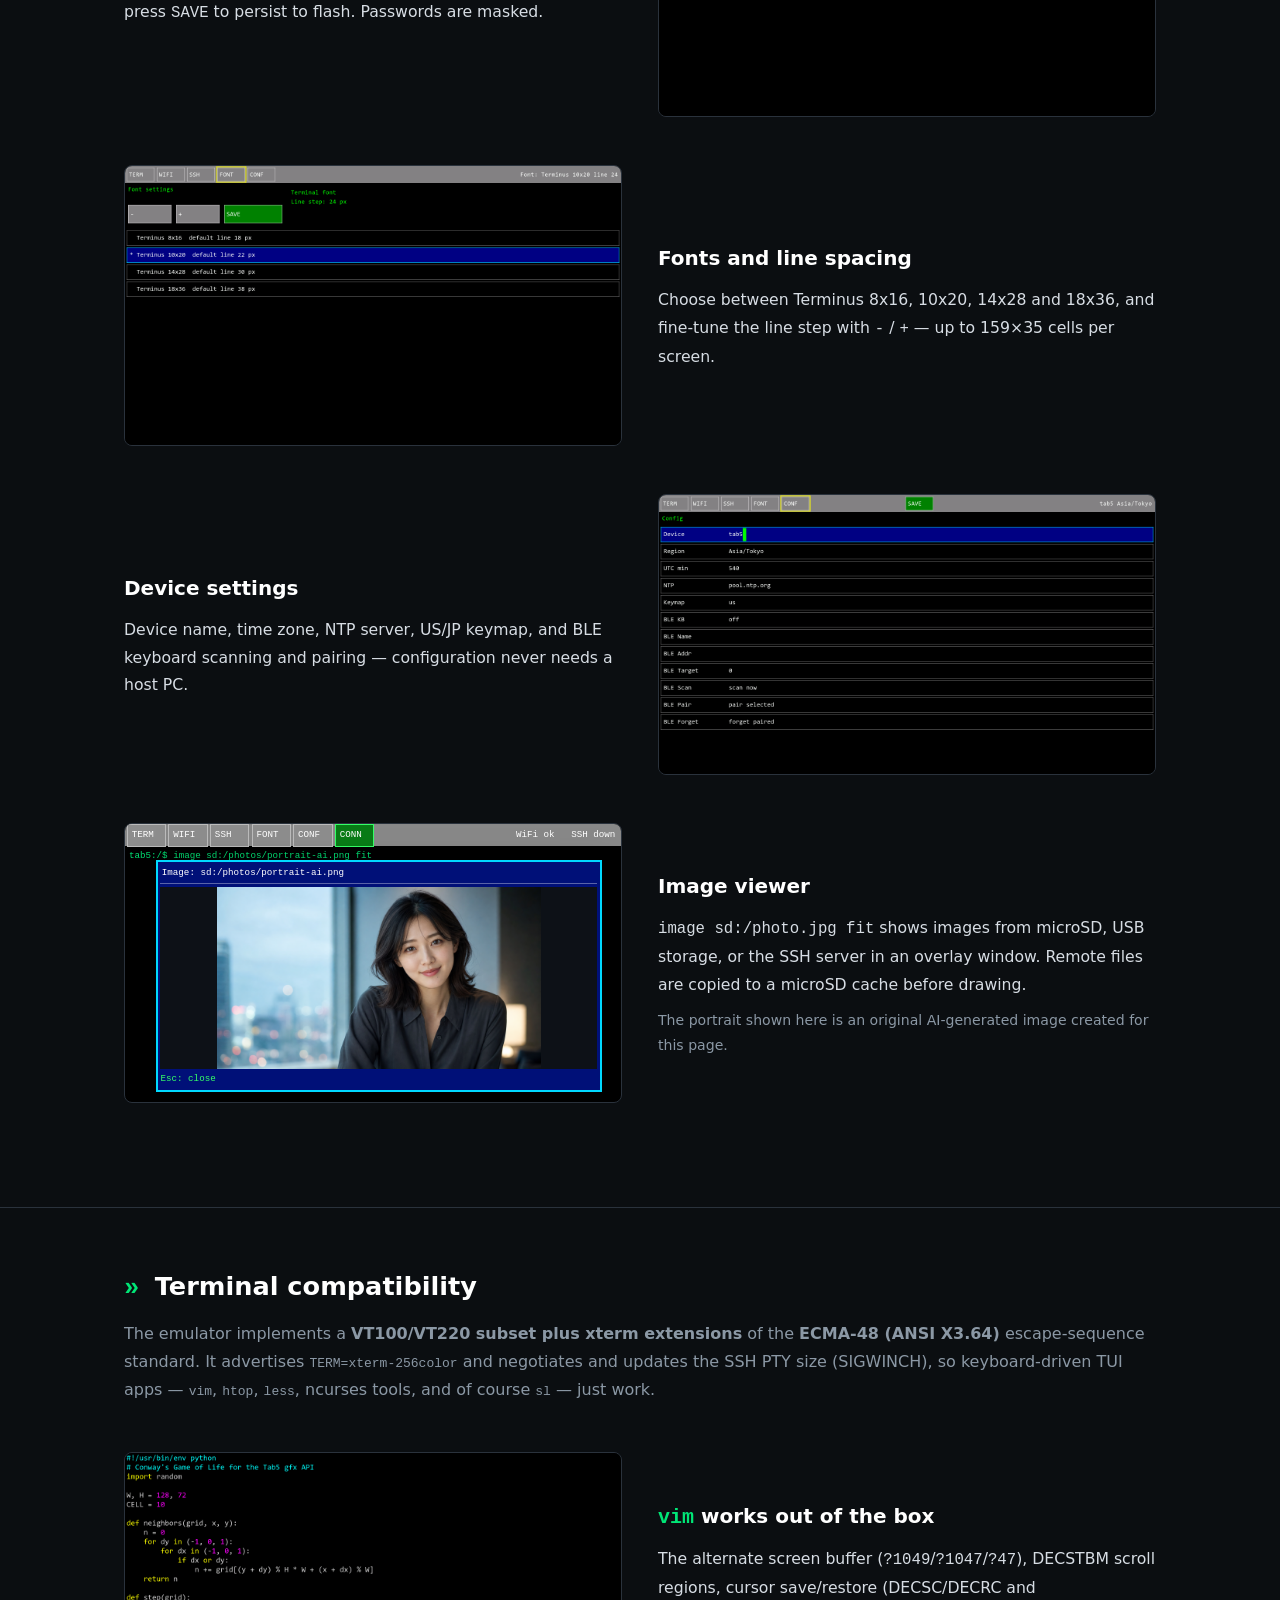
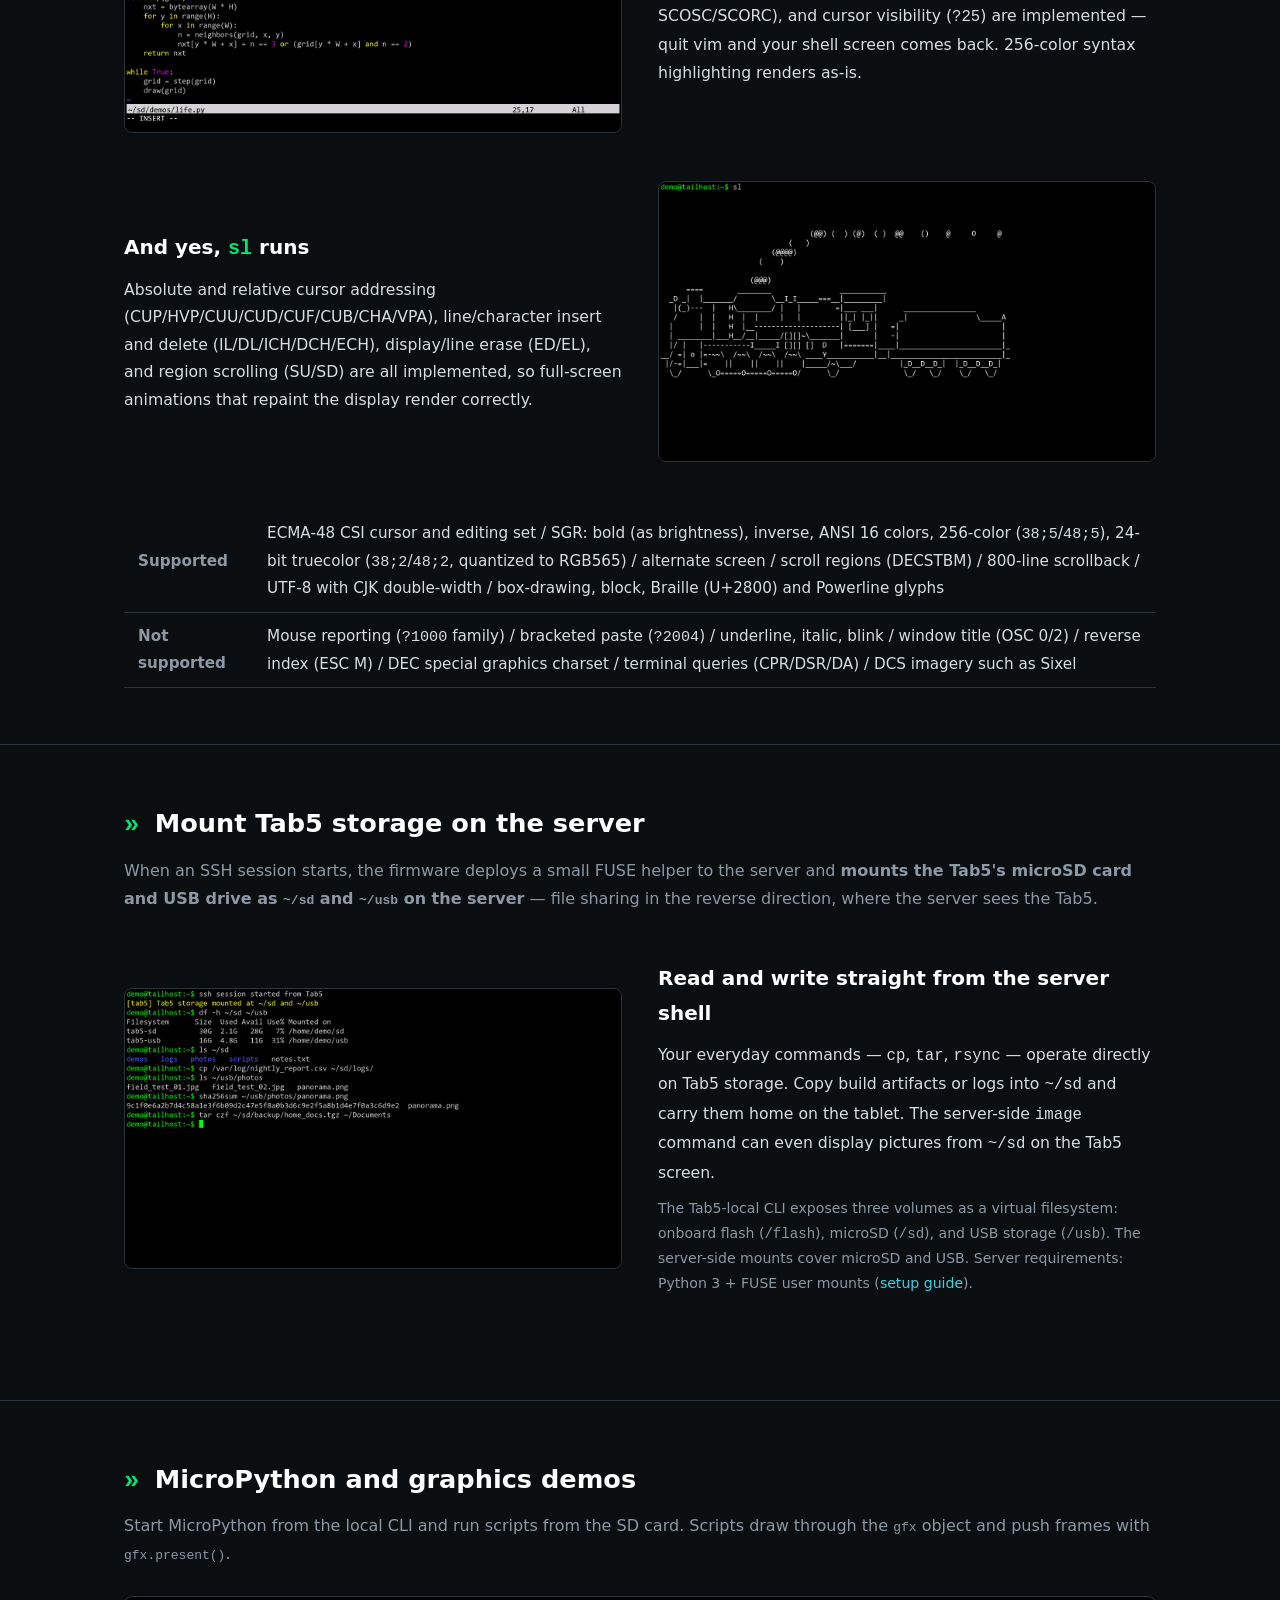
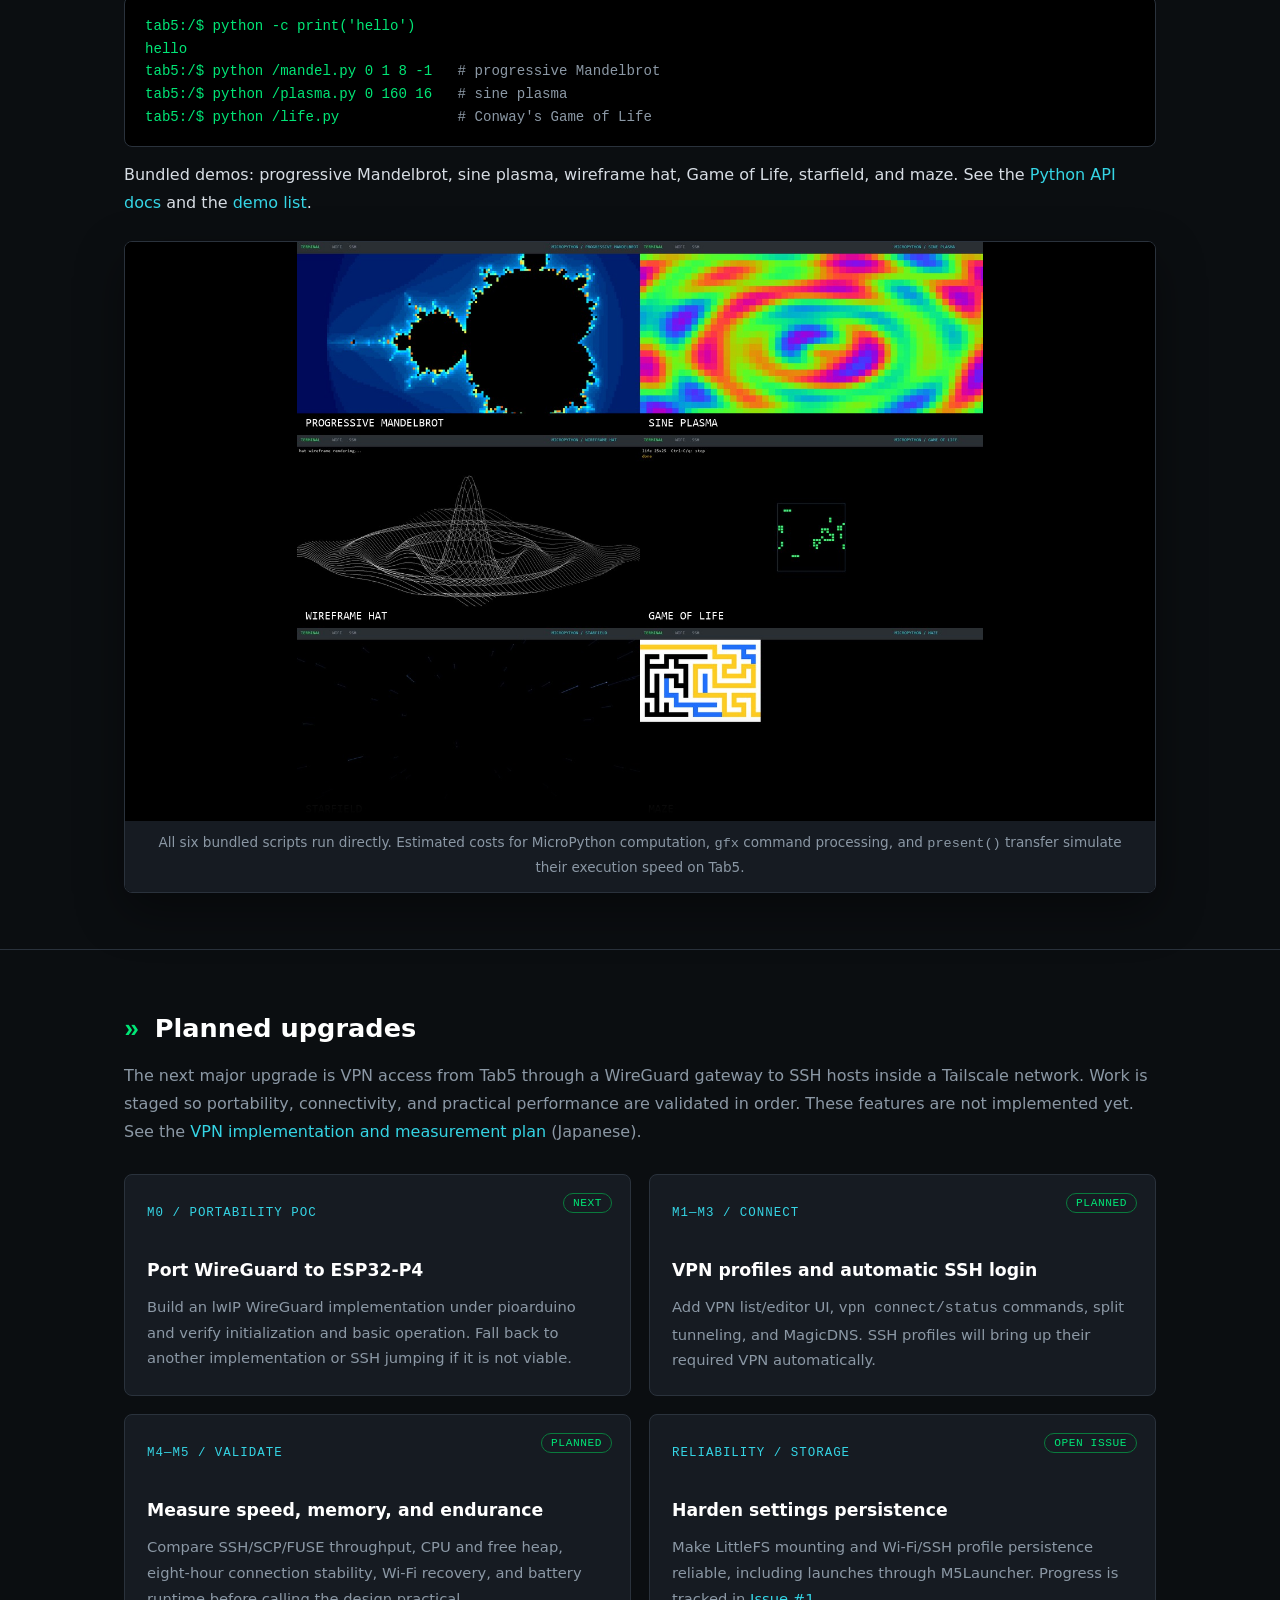
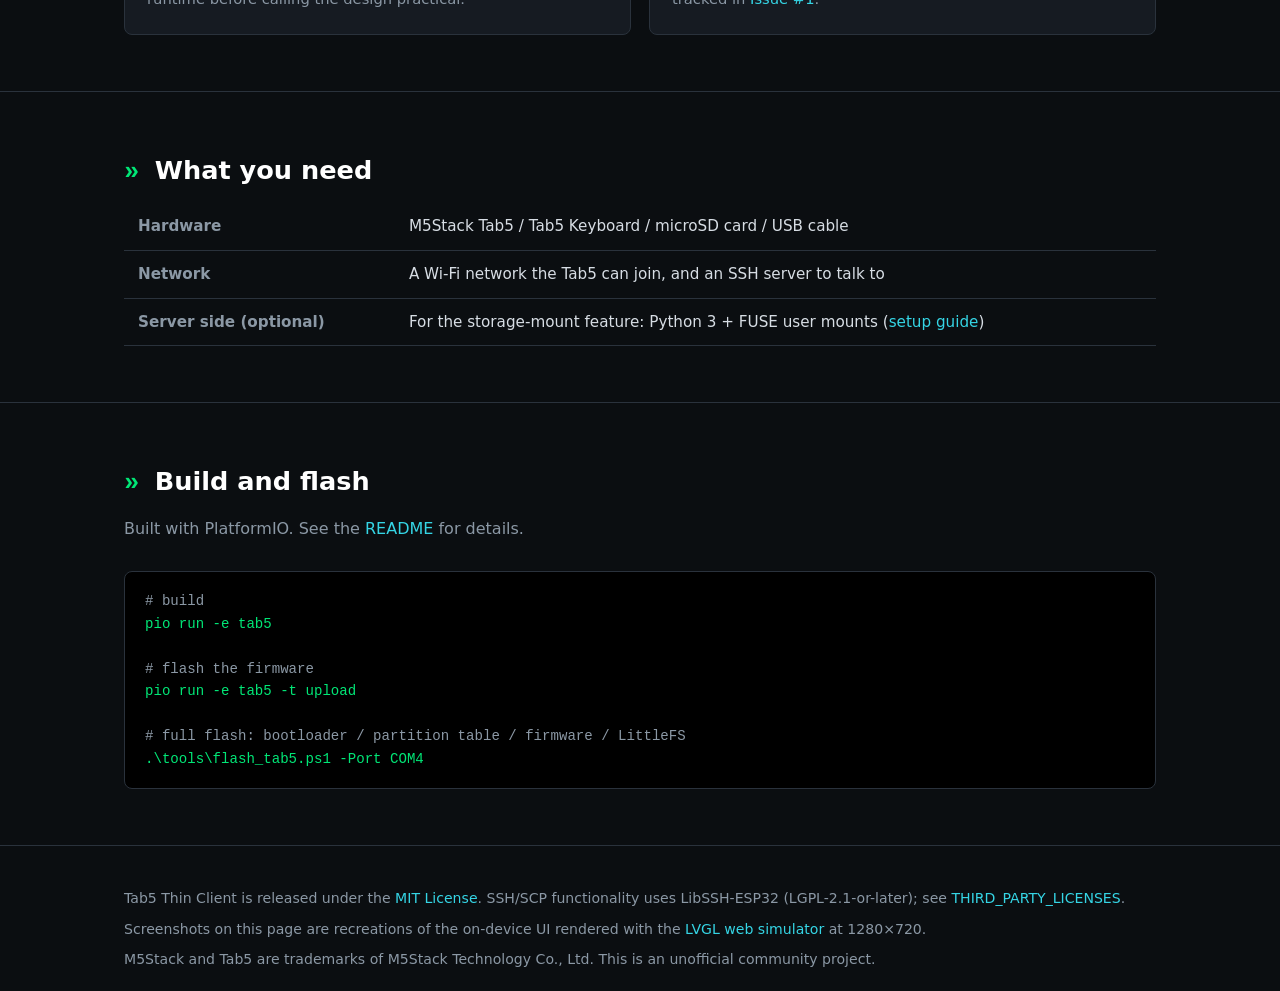
==== commit 97896a89: "docs: show AI portrait in image viewer demo" ====
--- a/site/en.html
+++ b/site/en.html
@@ -50,6 +50,17 @@
 .feature h3 code { color: var(--green); }
 .feature p { font-size: .98rem; }
 .feature .note { color: var(--muted); font-size: .88rem; margin-top: 10px; }
+.viewer-shell { position: relative; width: 100%; aspect-ratio: 16 / 9; overflow: hidden; border: 1px solid var(--border); border-radius: 8px; background: #000; color: var(--green); font-family: var(--mono); font-size: clamp(.38rem, .72vw, .68rem); }
+.viewer-toolbar { height: 8%; display: flex; align-items: center; gap: .45%; padding: .35%; color: #fff; background: #888; }
+.viewer-tab { min-width: 8%; padding: .45% .8%; border: 1px solid #bbb; background: #8d8d8d; }
+.viewer-tab.active { border-color: #35ff67; background: #087b16; }
+.viewer-status { margin-left: auto; padding-right: .8%; }
+.viewer-console { padding: .6% .8%; line-height: 1.45; }
+.viewer-window { position: absolute; inset: 13% 3.8% 3.8% 6.2%; display: grid; grid-template-rows: auto 1fr auto; padding: .55%; border: 2px solid #00d9ff; background: #001078; box-shadow: 0 10px 28px rgba(0,0,0,.5); }
+.viewer-title { padding: 0 .3% .45%; color: #fff; border-bottom: 1px solid rgba(255,255,255,.35); }
+.viewer-image { min-height: 0; margin-top: .55%; overflow: hidden; background: #0d1117; }
+.viewer-window .viewer-image img { width: 100%; height: 100%; object-fit: contain; border: 0; border-radius: 0; cursor: zoom-in; }
+.viewer-close { padding-top: .35%; color: #35ff67; }
 @media (max-width: 820px) { .feature { grid-template-columns: 1fr; } .feature:nth-child(even) .shot { order: 0; } }
 pre.term { background: #000; border: 1px solid var(--border); border-radius: 8px; padding: 18px 20px; font-family: var(--mono); font-size: .88rem; color: var(--green); overflow-x: auto; line-height: 1.6; }
 pre.term .c { color: var(--muted); }
@@ -181,10 +192,21 @@
     </div>
 
     <div class="feature">
-      <div class="shot"><img src="images/image.png" alt="Image viewer overlay window showing a sunset photo" loading="lazy"></div>
+      <div class="shot">
+        <div class="viewer-shell" role="img" aria-label="Tab5 image viewer displaying an AI-generated portrait of a woman">
+          <div class="viewer-toolbar"><span class="viewer-tab">TERM</span><span class="viewer-tab">WIFI</span><span class="viewer-tab">SSH</span><span class="viewer-tab">FONT</span><span class="viewer-tab">CONF</span><span class="viewer-tab active">CONN</span><span class="viewer-status">WiFi ok&nbsp;&nbsp; SSH down</span></div>
+          <div class="viewer-console">tab5:/$ image sd:/photos/portrait-ai.png fit</div>
+          <div class="viewer-window">
+            <div class="viewer-title">Image: sd:/photos/portrait-ai.png</div>
+            <div class="viewer-image"><img src="images/viewer-woman-ai.png" alt="AI-generated portrait of an adult woman displayed as an image viewer sample" loading="lazy"></div>
+            <div class="viewer-close">Esc: close</div>
+          </div>
+        </div>
+      </div>
       <div>
         <h3>Image viewer</h3>
         <p><code>image sd:/photo.jpg fit</code> shows images from microSD, USB storage, or the SSH server in an overlay window. Remote files are copied to a microSD cache before drawing.</p>
+        <p class="note">The portrait shown here is an original AI-generated image created for this page.</p>
       </div>
     </div>
   </div>
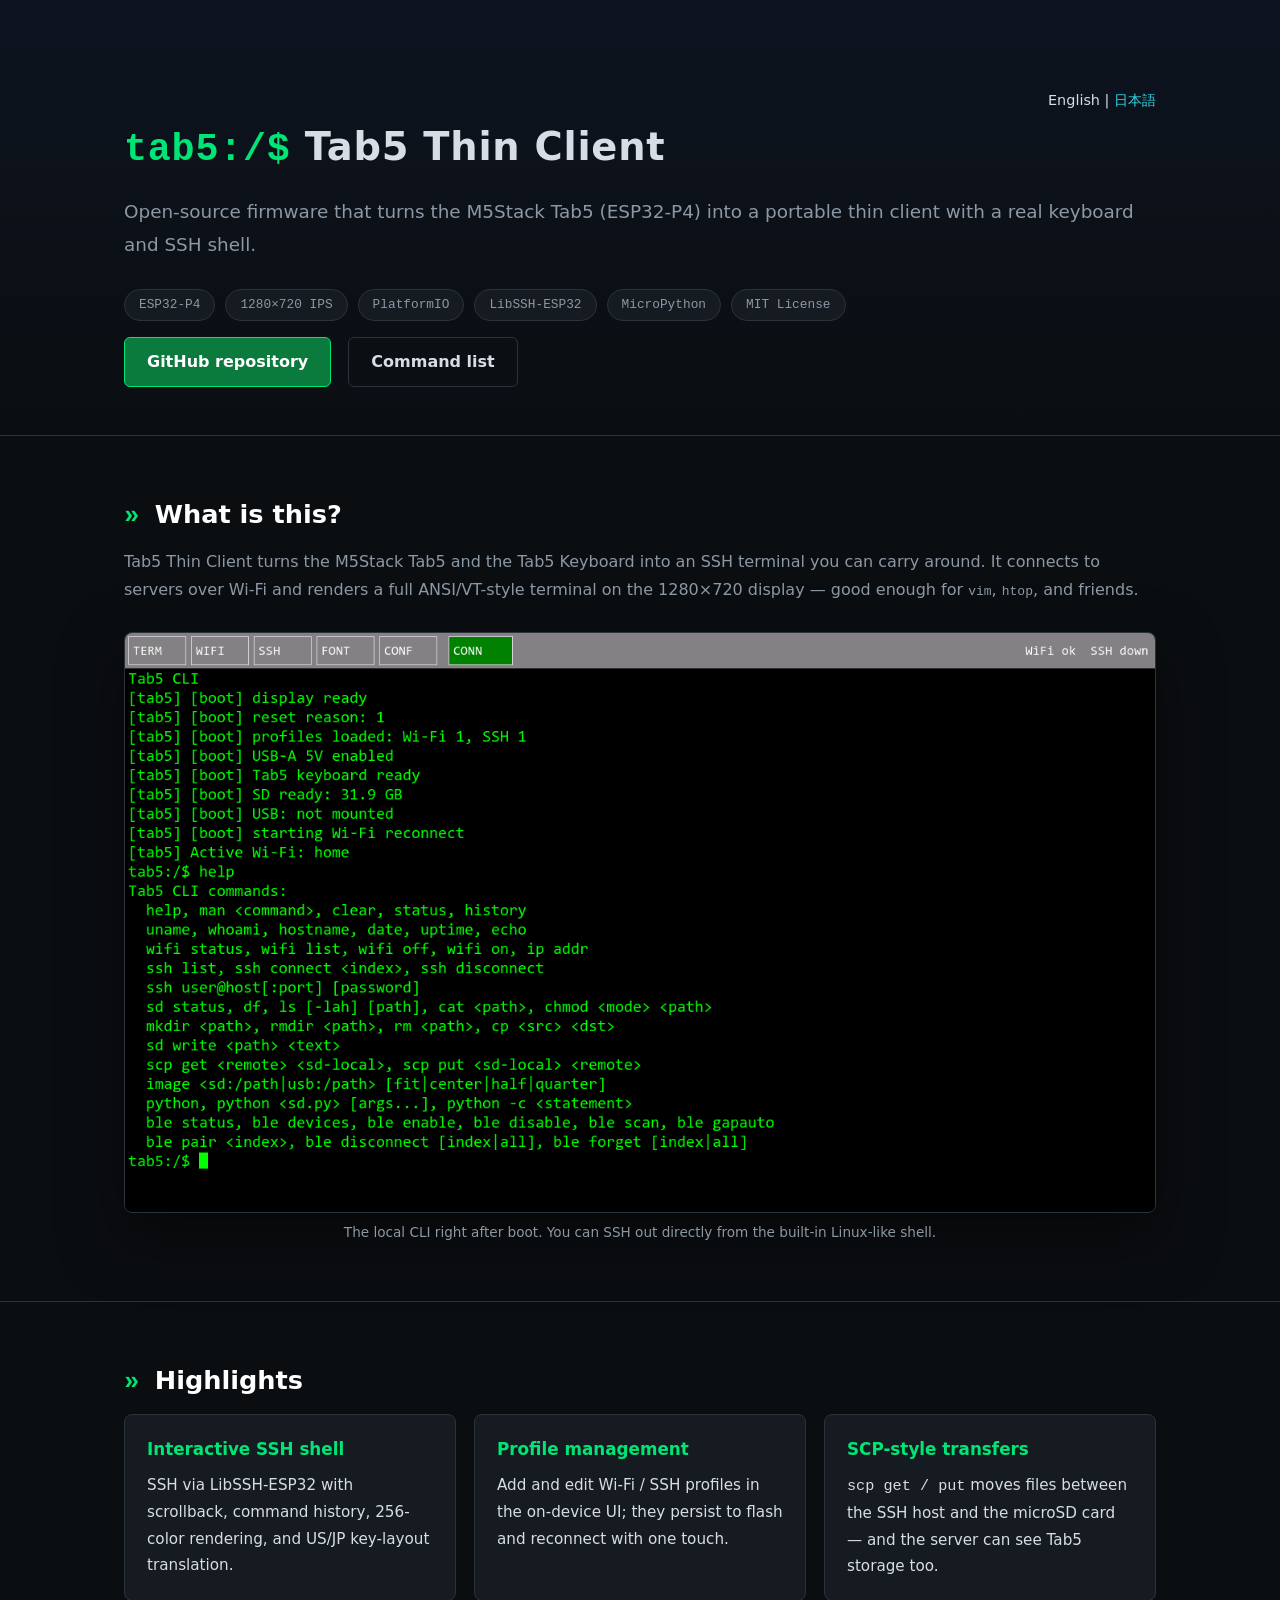
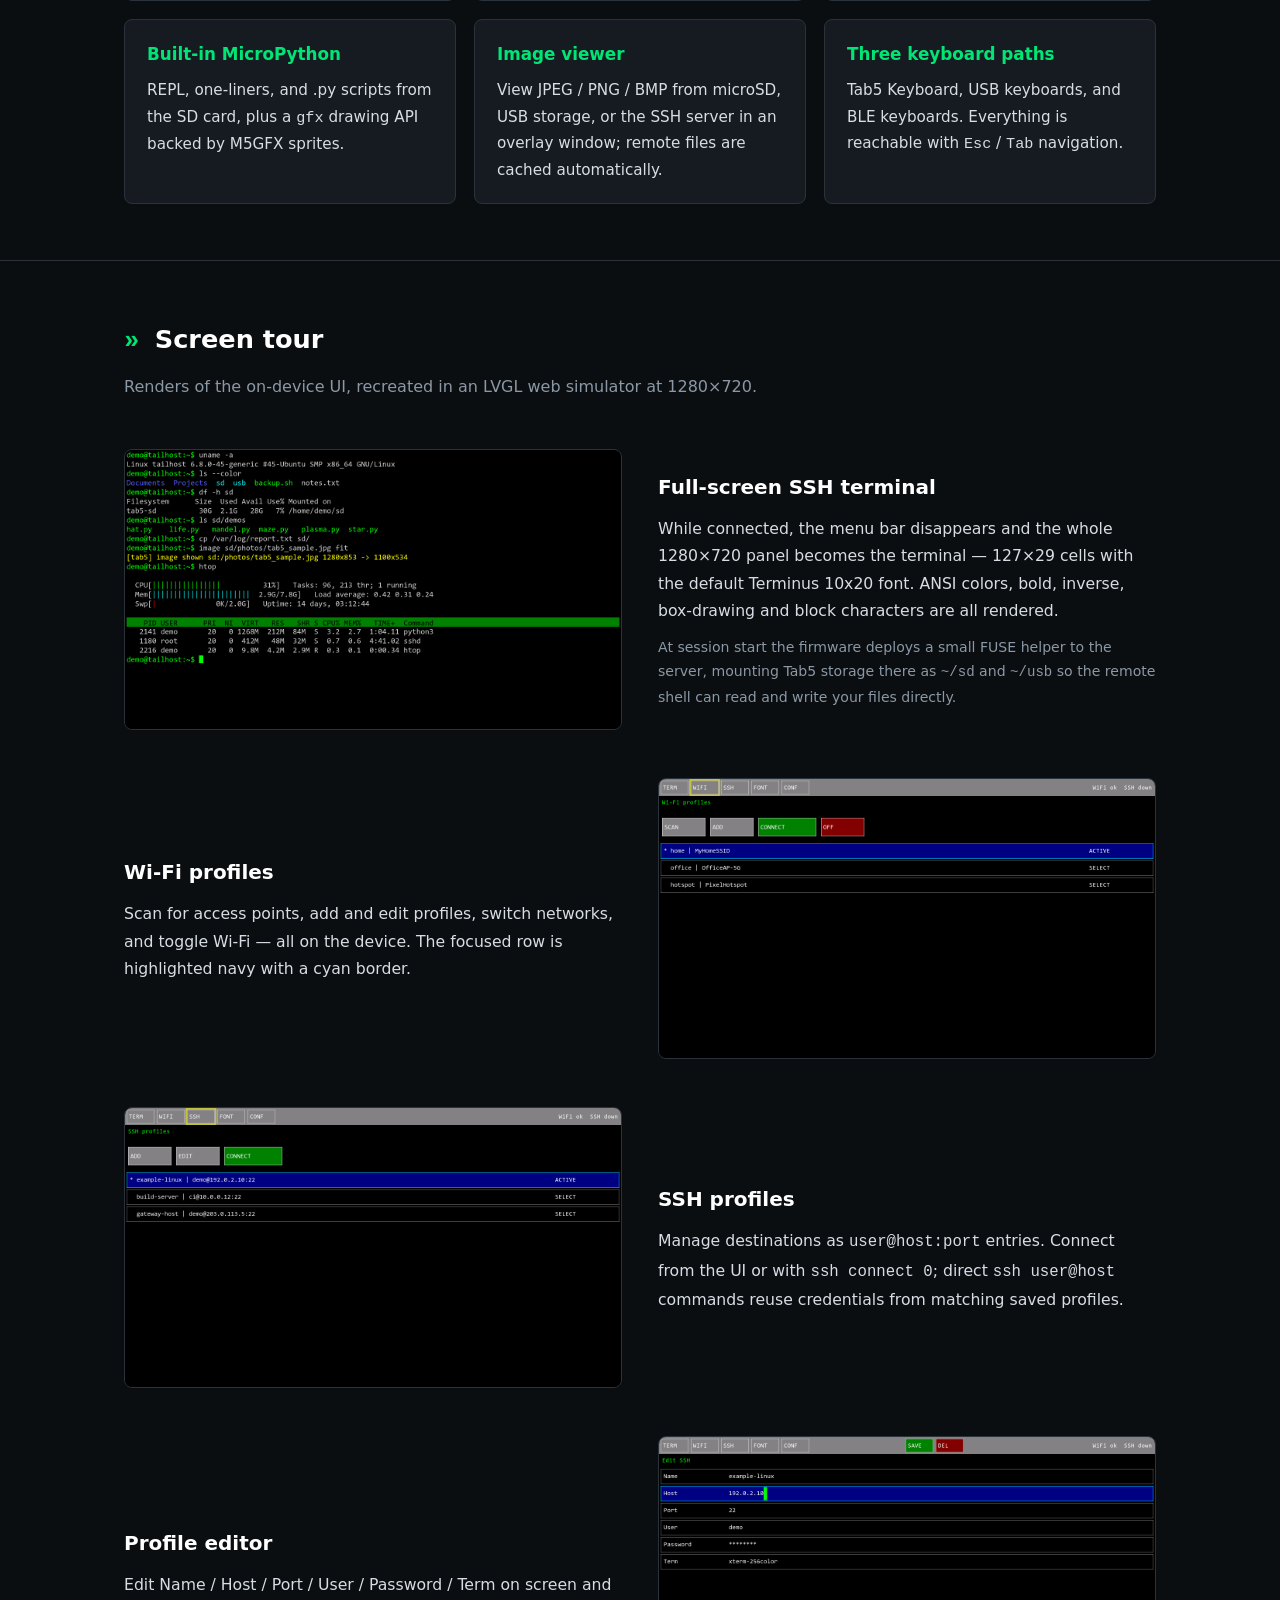
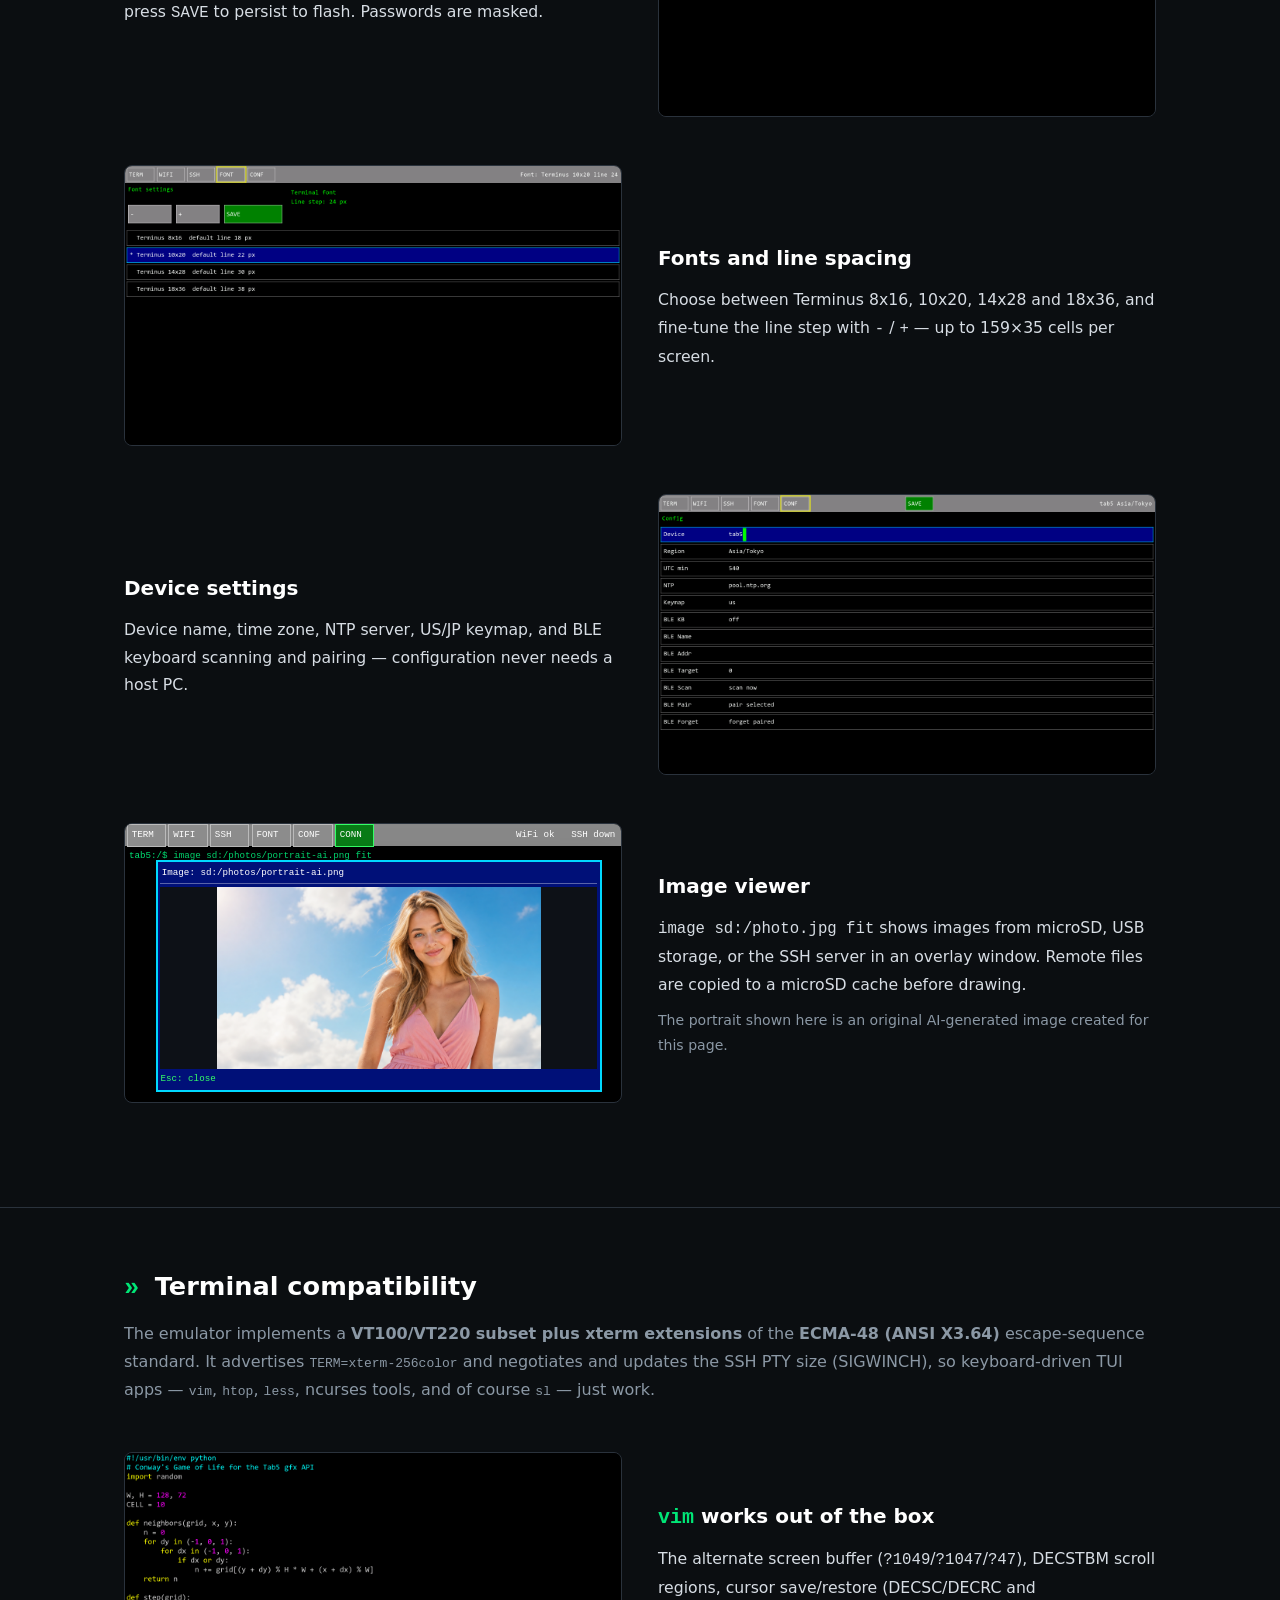
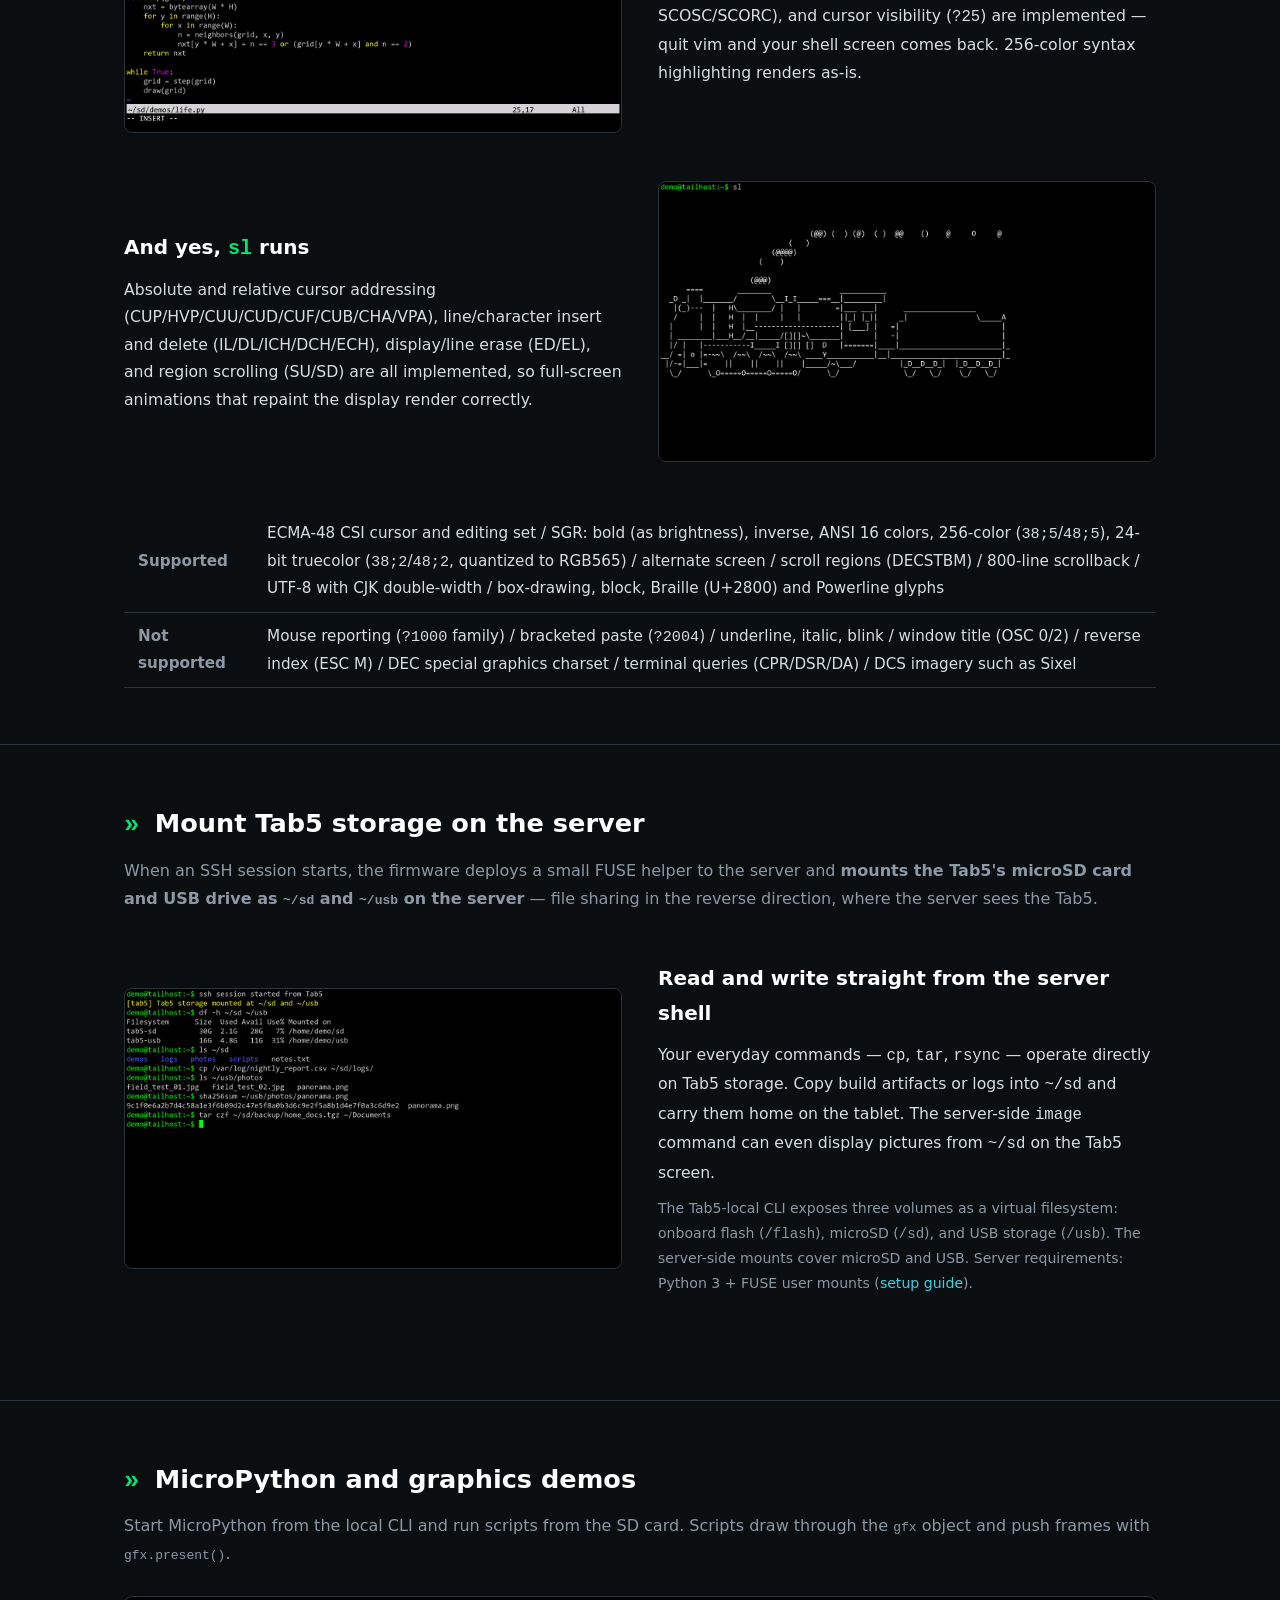
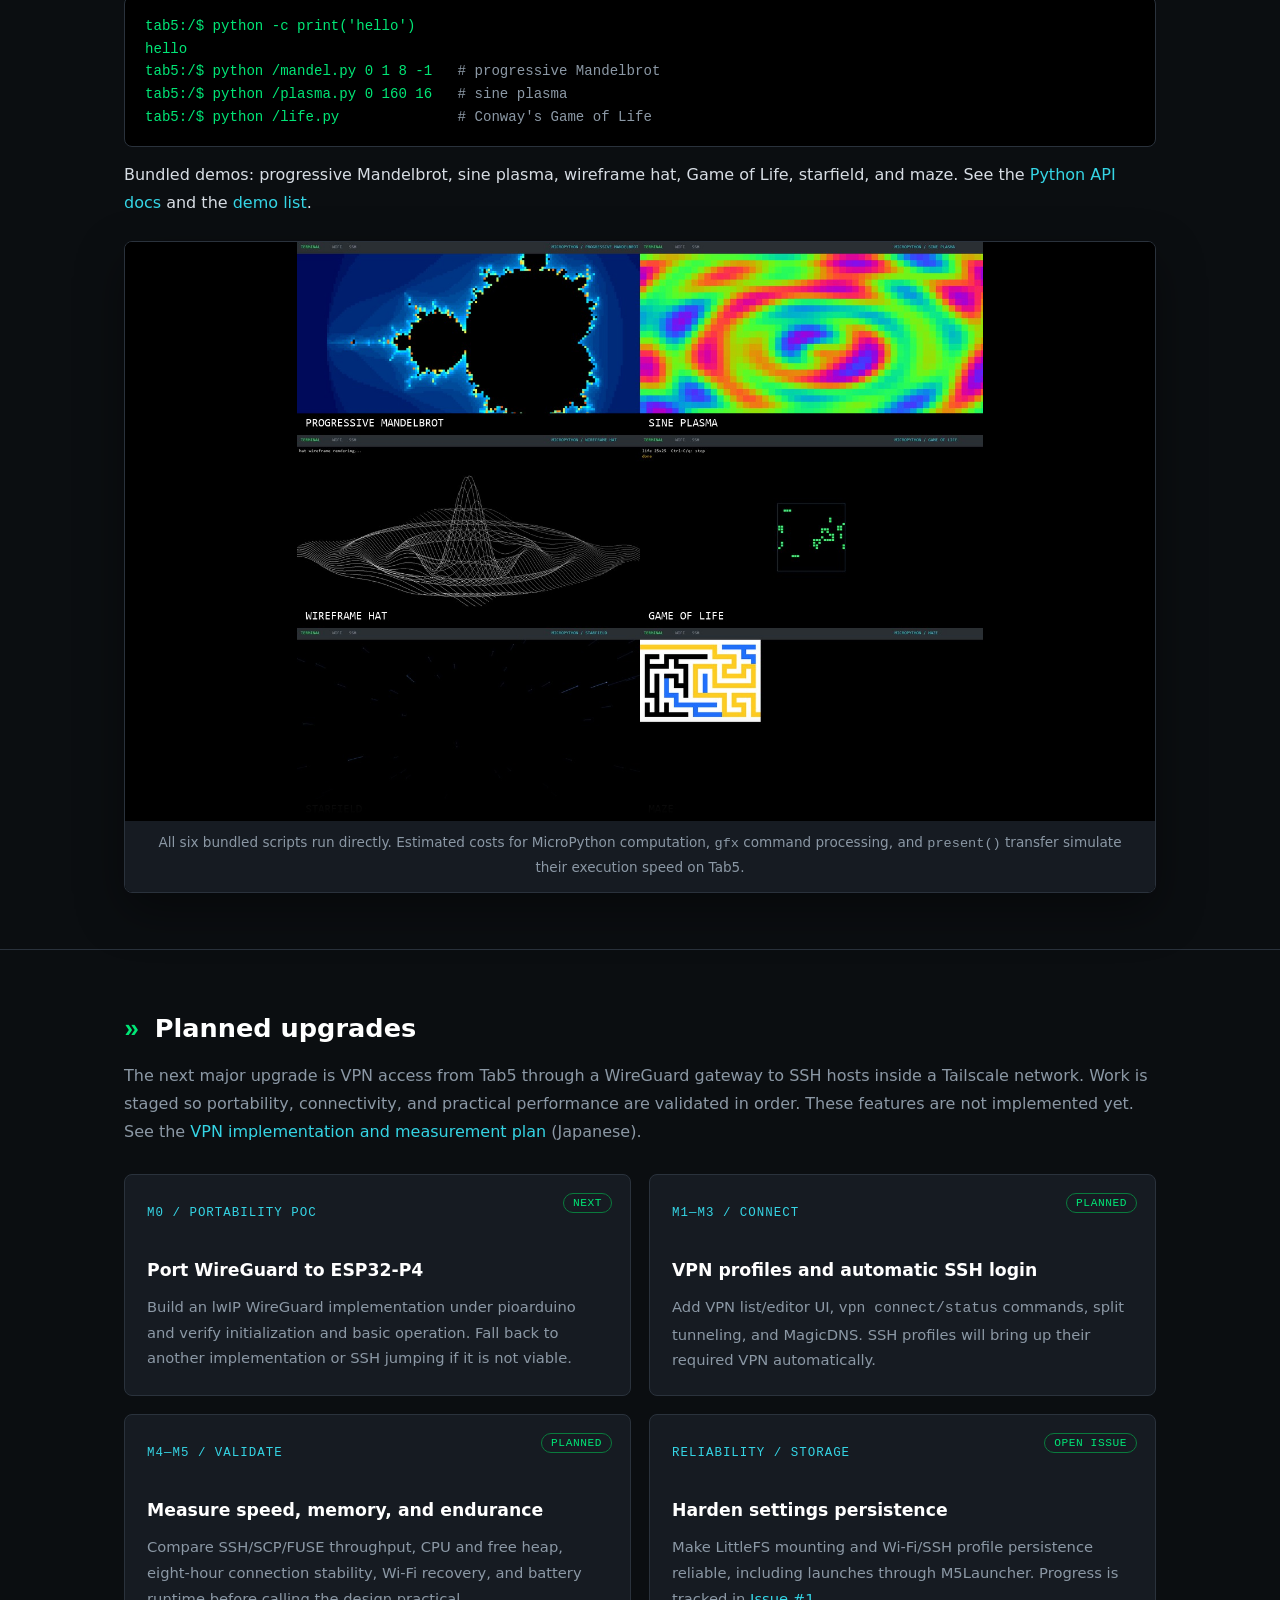
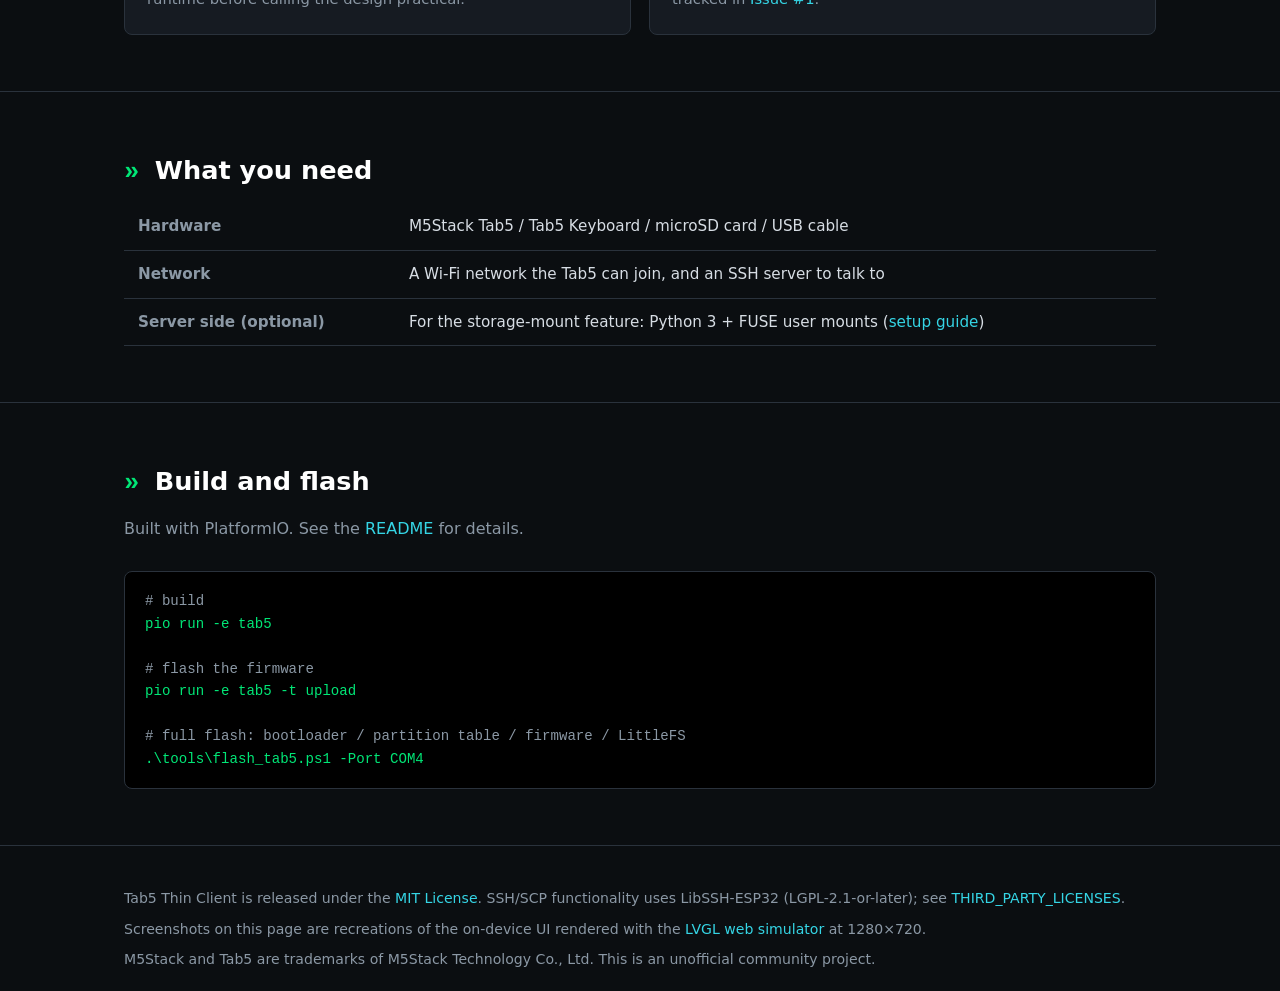
==== commit 19ccf6ee: "docs: update image viewer portrait for summer" ====
--- a/site/en.html
+++ b/site/en.html
@@ -193,12 +193,12 @@
 
     <div class="feature">
       <div class="shot">
-        <div class="viewer-shell" role="img" aria-label="Tab5 image viewer displaying an AI-generated portrait of a woman">
+        <div class="viewer-shell" role="img" aria-label="Tab5 image viewer displaying an AI-generated portrait of a blonde woman against a summer sky">
           <div class="viewer-toolbar"><span class="viewer-tab">TERM</span><span class="viewer-tab">WIFI</span><span class="viewer-tab">SSH</span><span class="viewer-tab">FONT</span><span class="viewer-tab">CONF</span><span class="viewer-tab active">CONN</span><span class="viewer-status">WiFi ok&nbsp;&nbsp; SSH down</span></div>
           <div class="viewer-console">tab5:/$ image sd:/photos/portrait-ai.png fit</div>
           <div class="viewer-window">
             <div class="viewer-title">Image: sd:/photos/portrait-ai.png</div>
-            <div class="viewer-image"><img src="images/viewer-woman-ai.png" alt="AI-generated portrait of an adult woman displayed as an image viewer sample" loading="lazy"></div>
+            <div class="viewer-image"><img src="images/viewer-woman-ai.png" alt="AI-generated adult blonde woman with blue eyes wearing a pink summer dress against a summer sky" loading="lazy"></div>
             <div class="viewer-close">Esc: close</div>
           </div>
         </div>
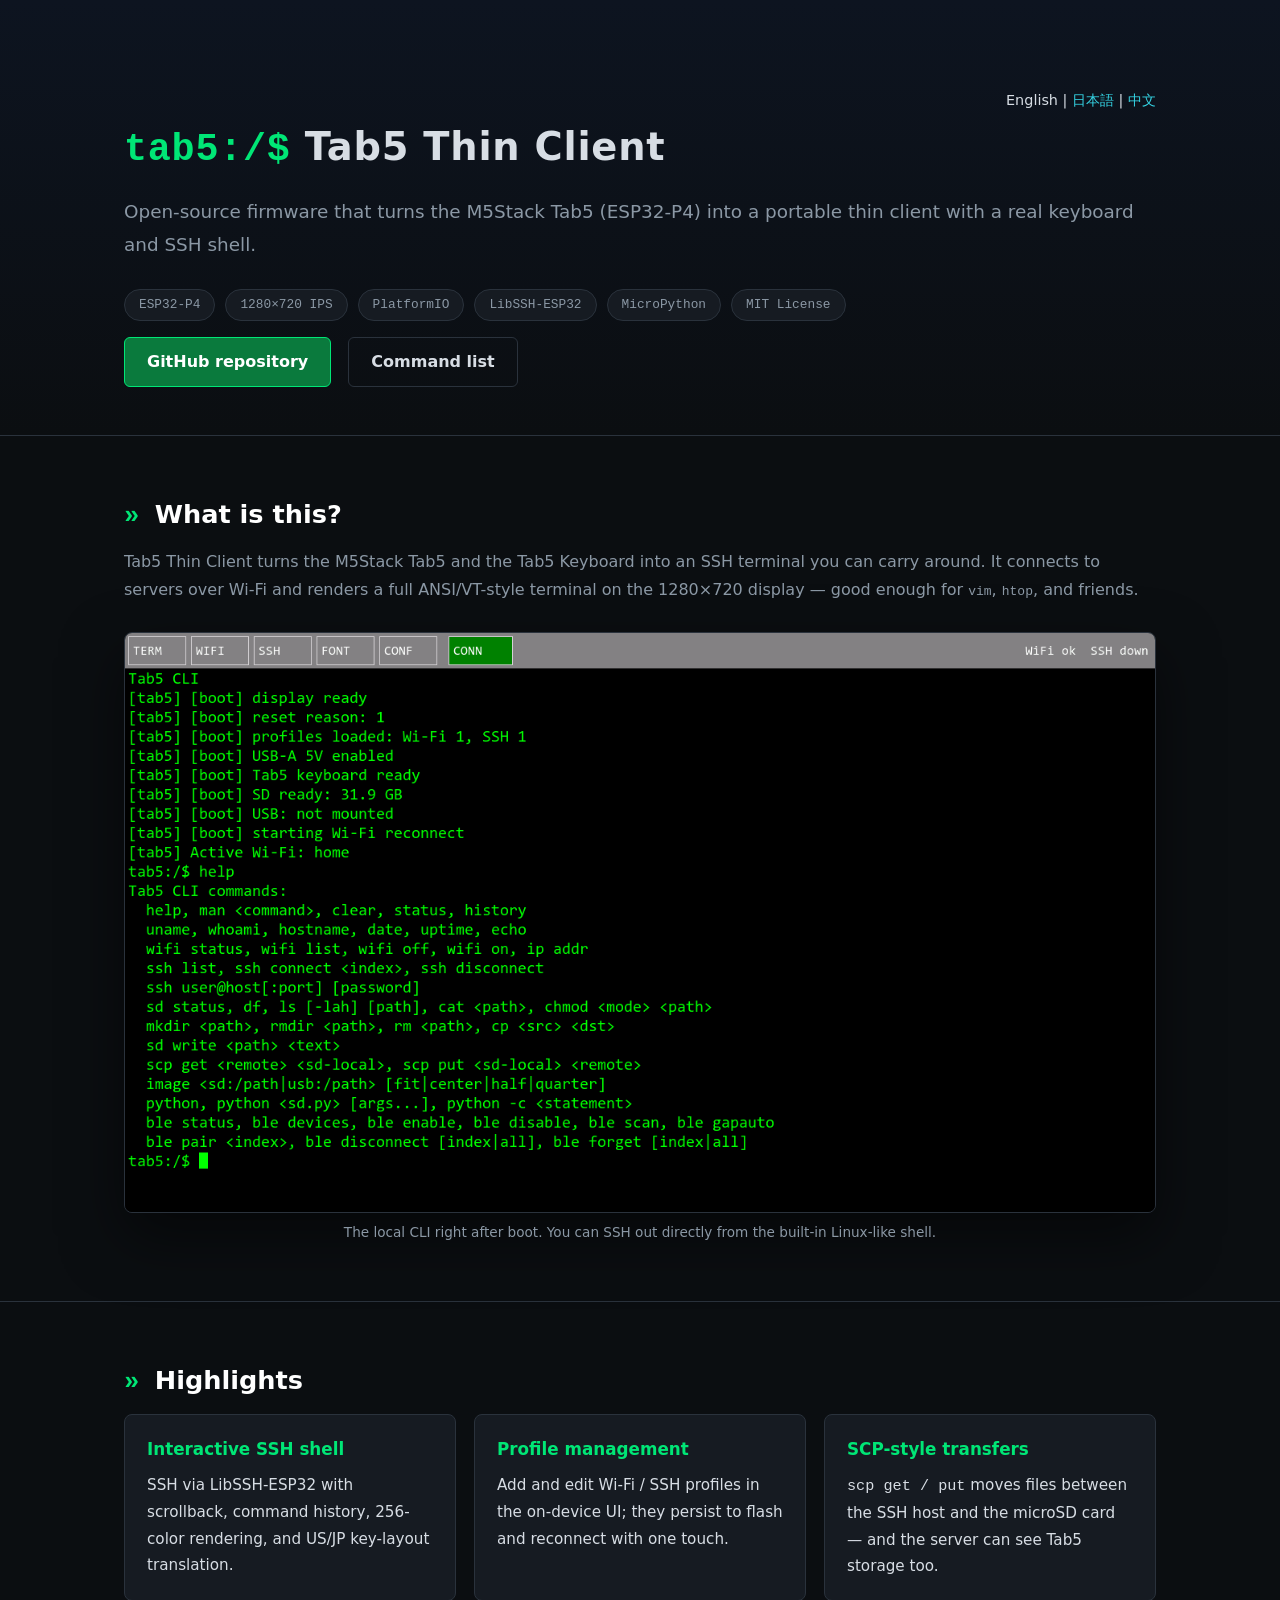
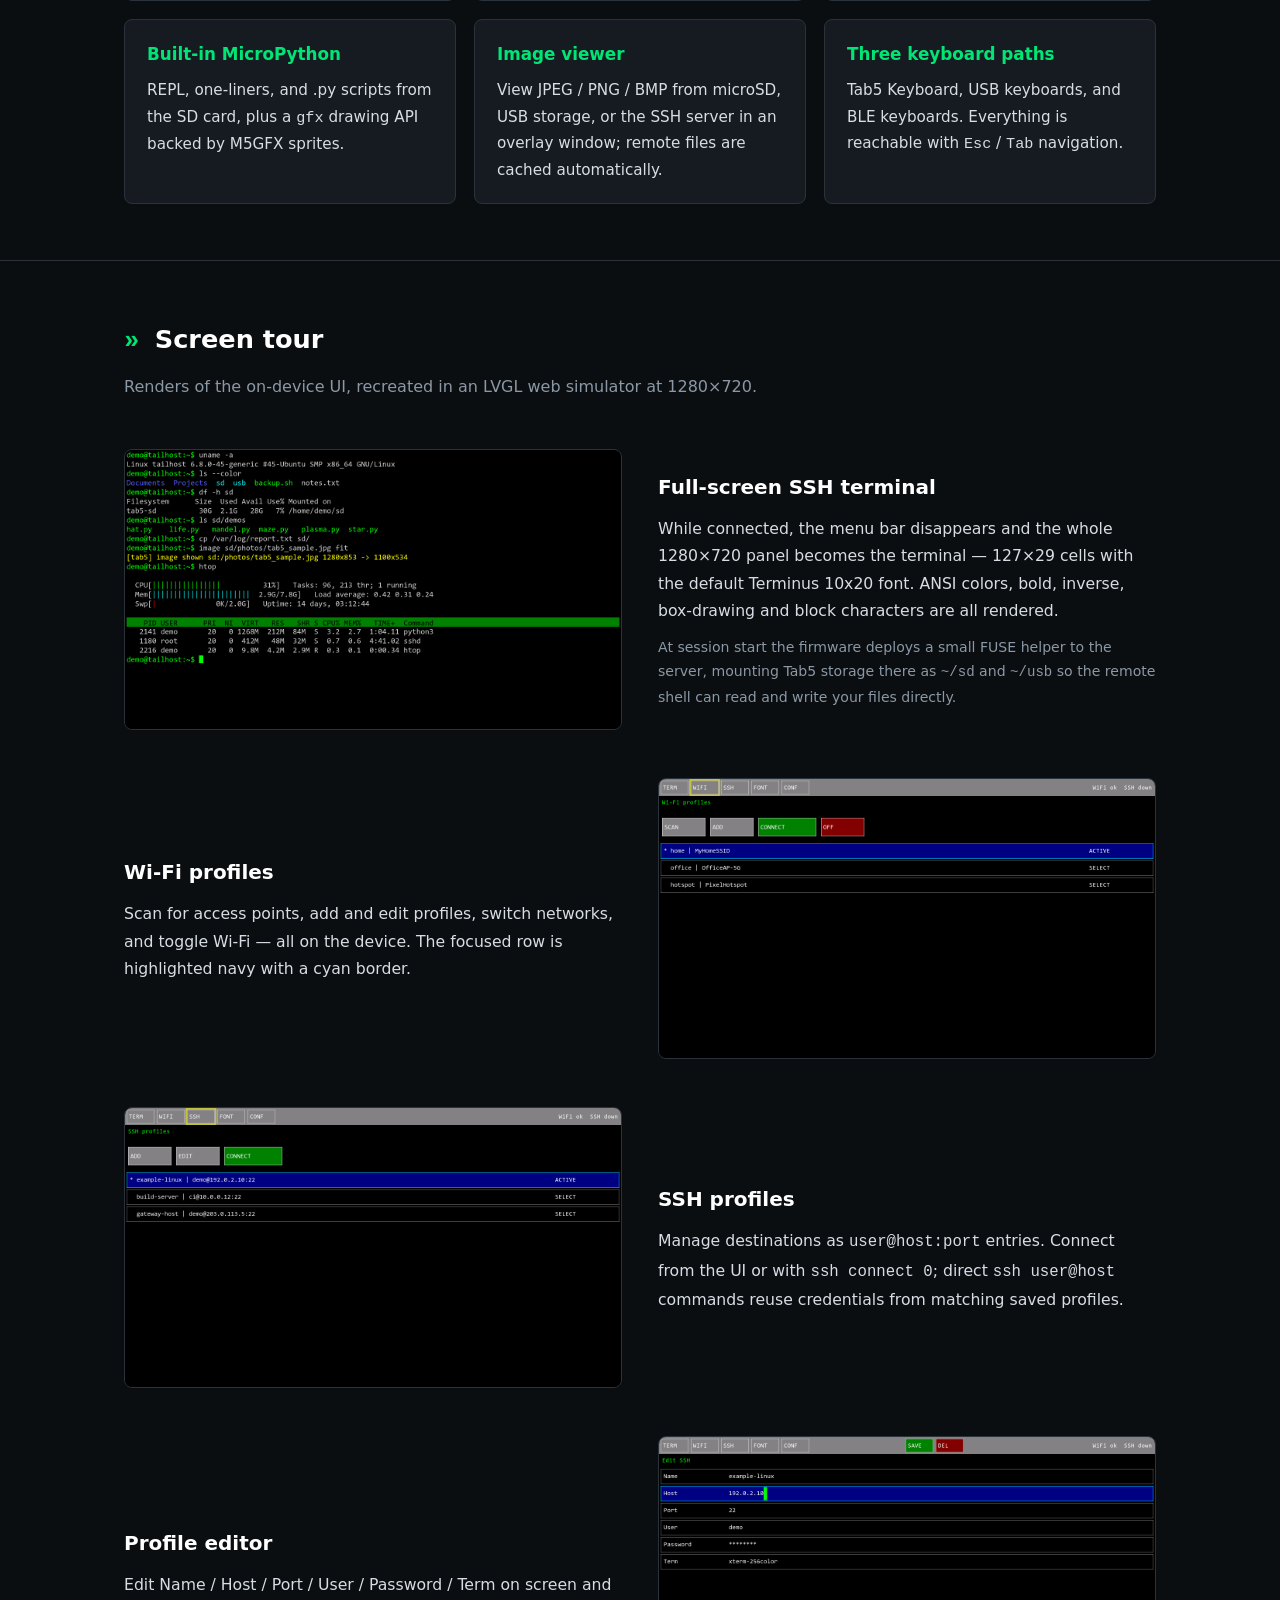
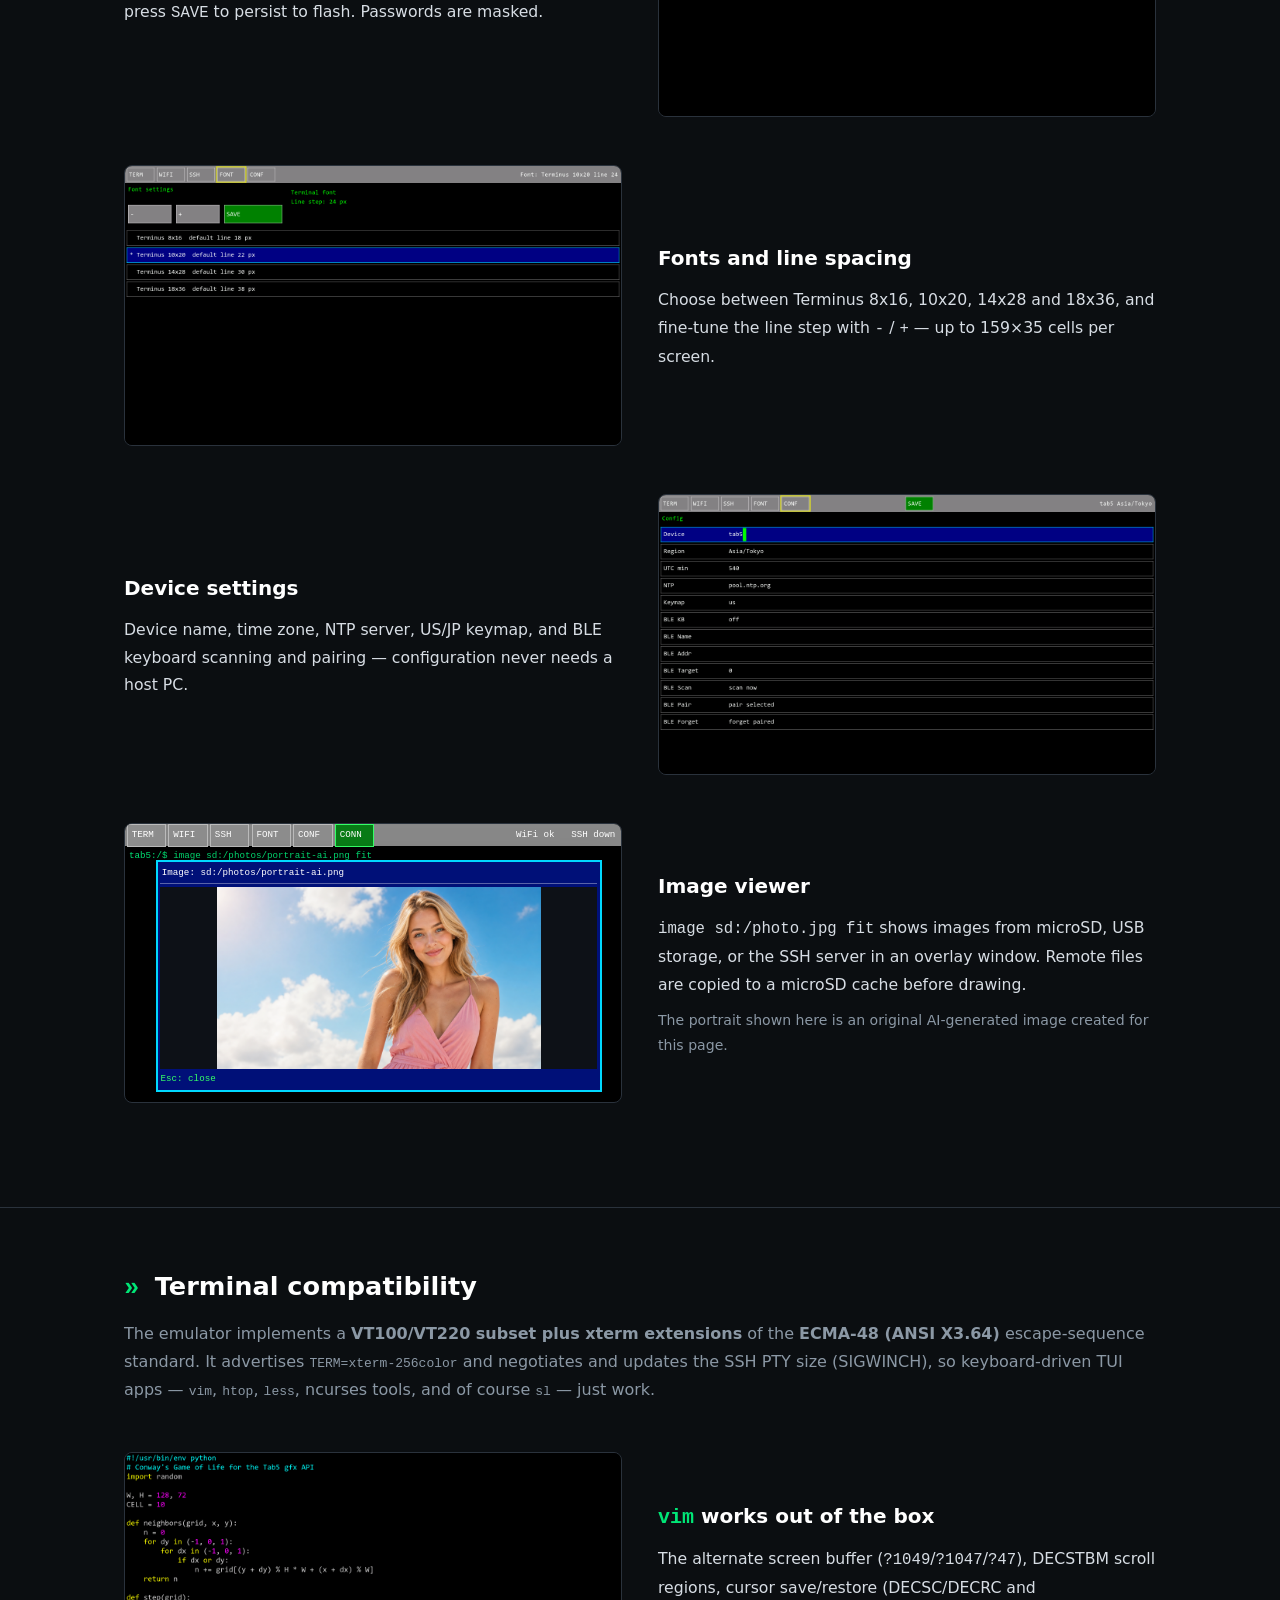
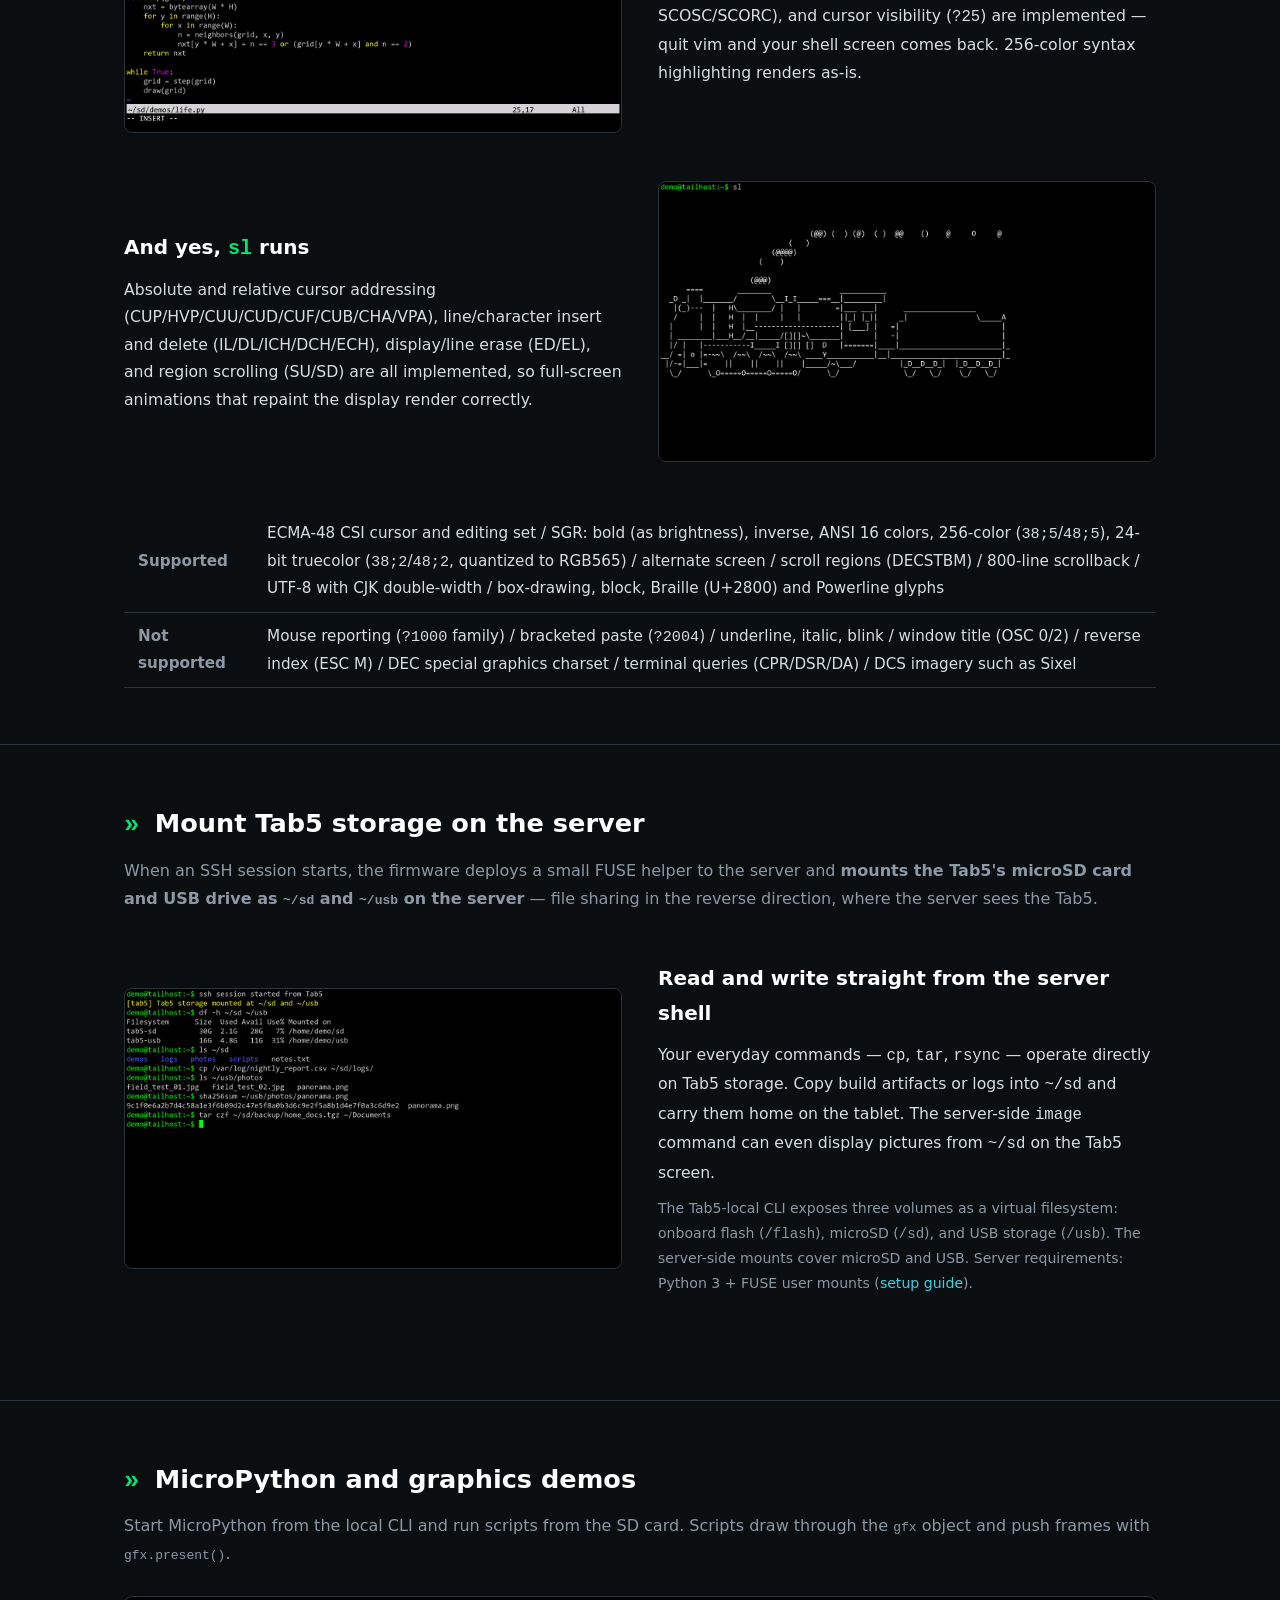
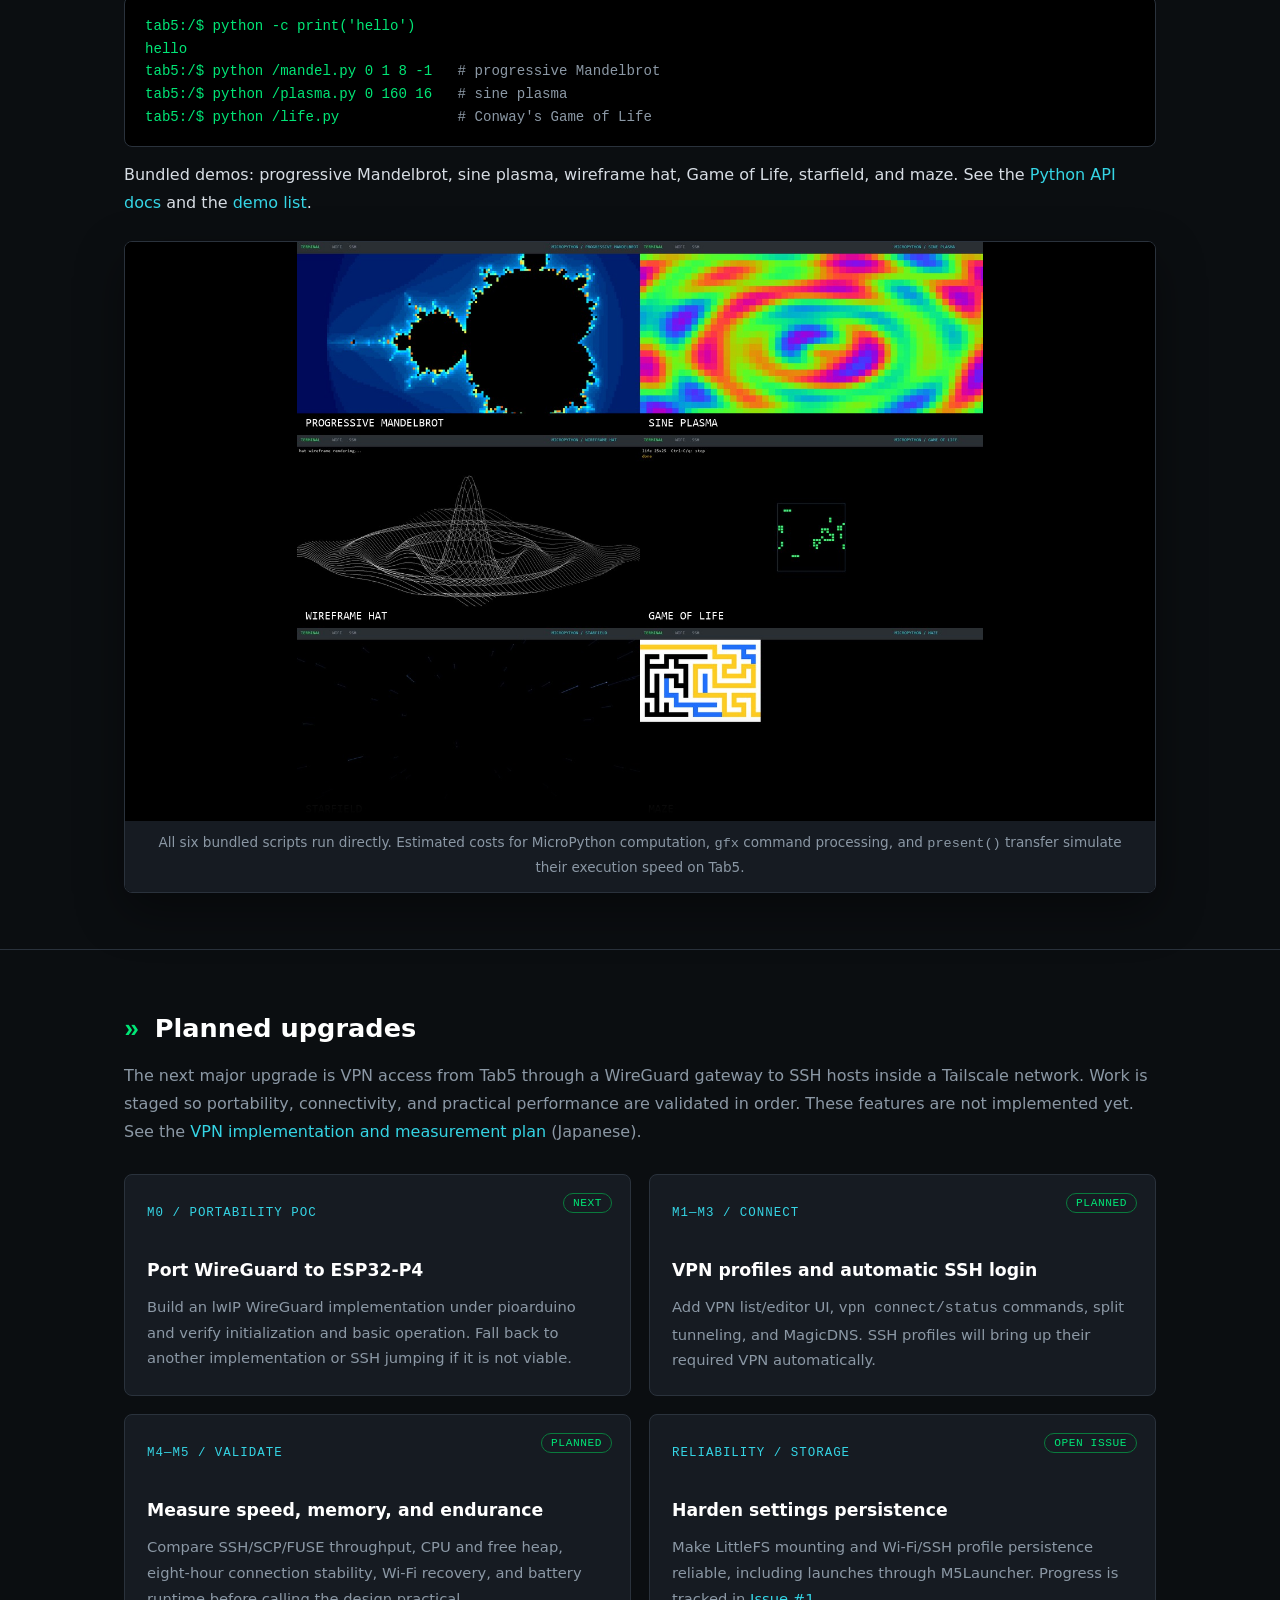
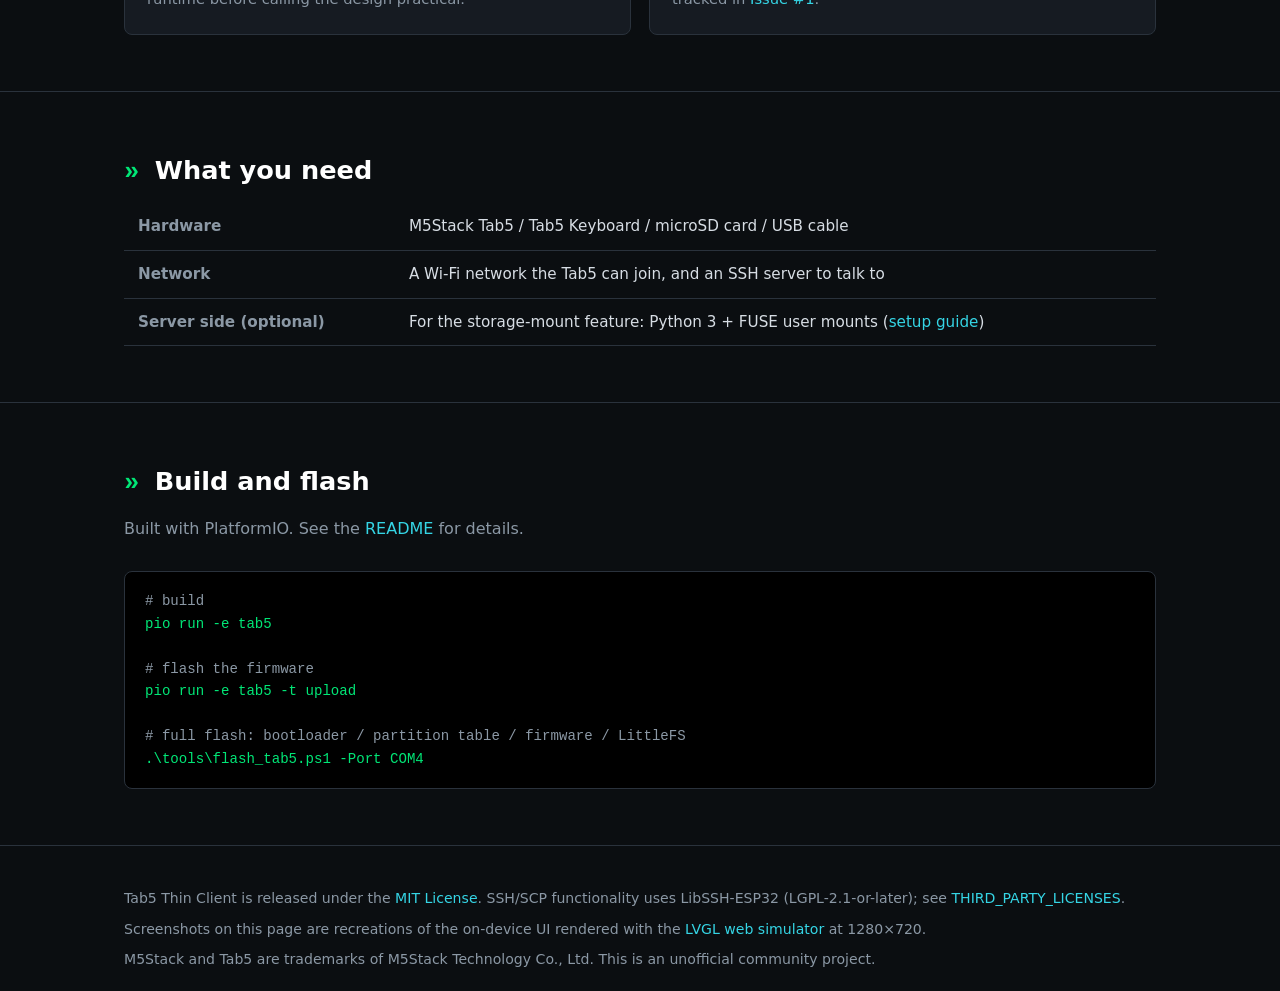
==== commit a005083d: "docs: add Simplified Chinese site" ====
--- a/site/en.html
+++ b/site/en.html
@@ -92,7 +92,7 @@
 
 <header class="hero">
   <div class="wrap">
-    <div class="lang">English | <a href="index.html">日本語</a></div>
+    <div class="lang">English | <a href="index.html">日本語</a> | <a href="zh.html">中文</a></div>
     <h1><span class="prompt">tab5:/$</span> Tab5 Thin Client</h1>
     <p class="tagline">Open-source firmware that turns the M5Stack Tab5 (ESP32-P4) into a portable thin client with a real keyboard and SSH shell.</p>
     <div class="badges">
